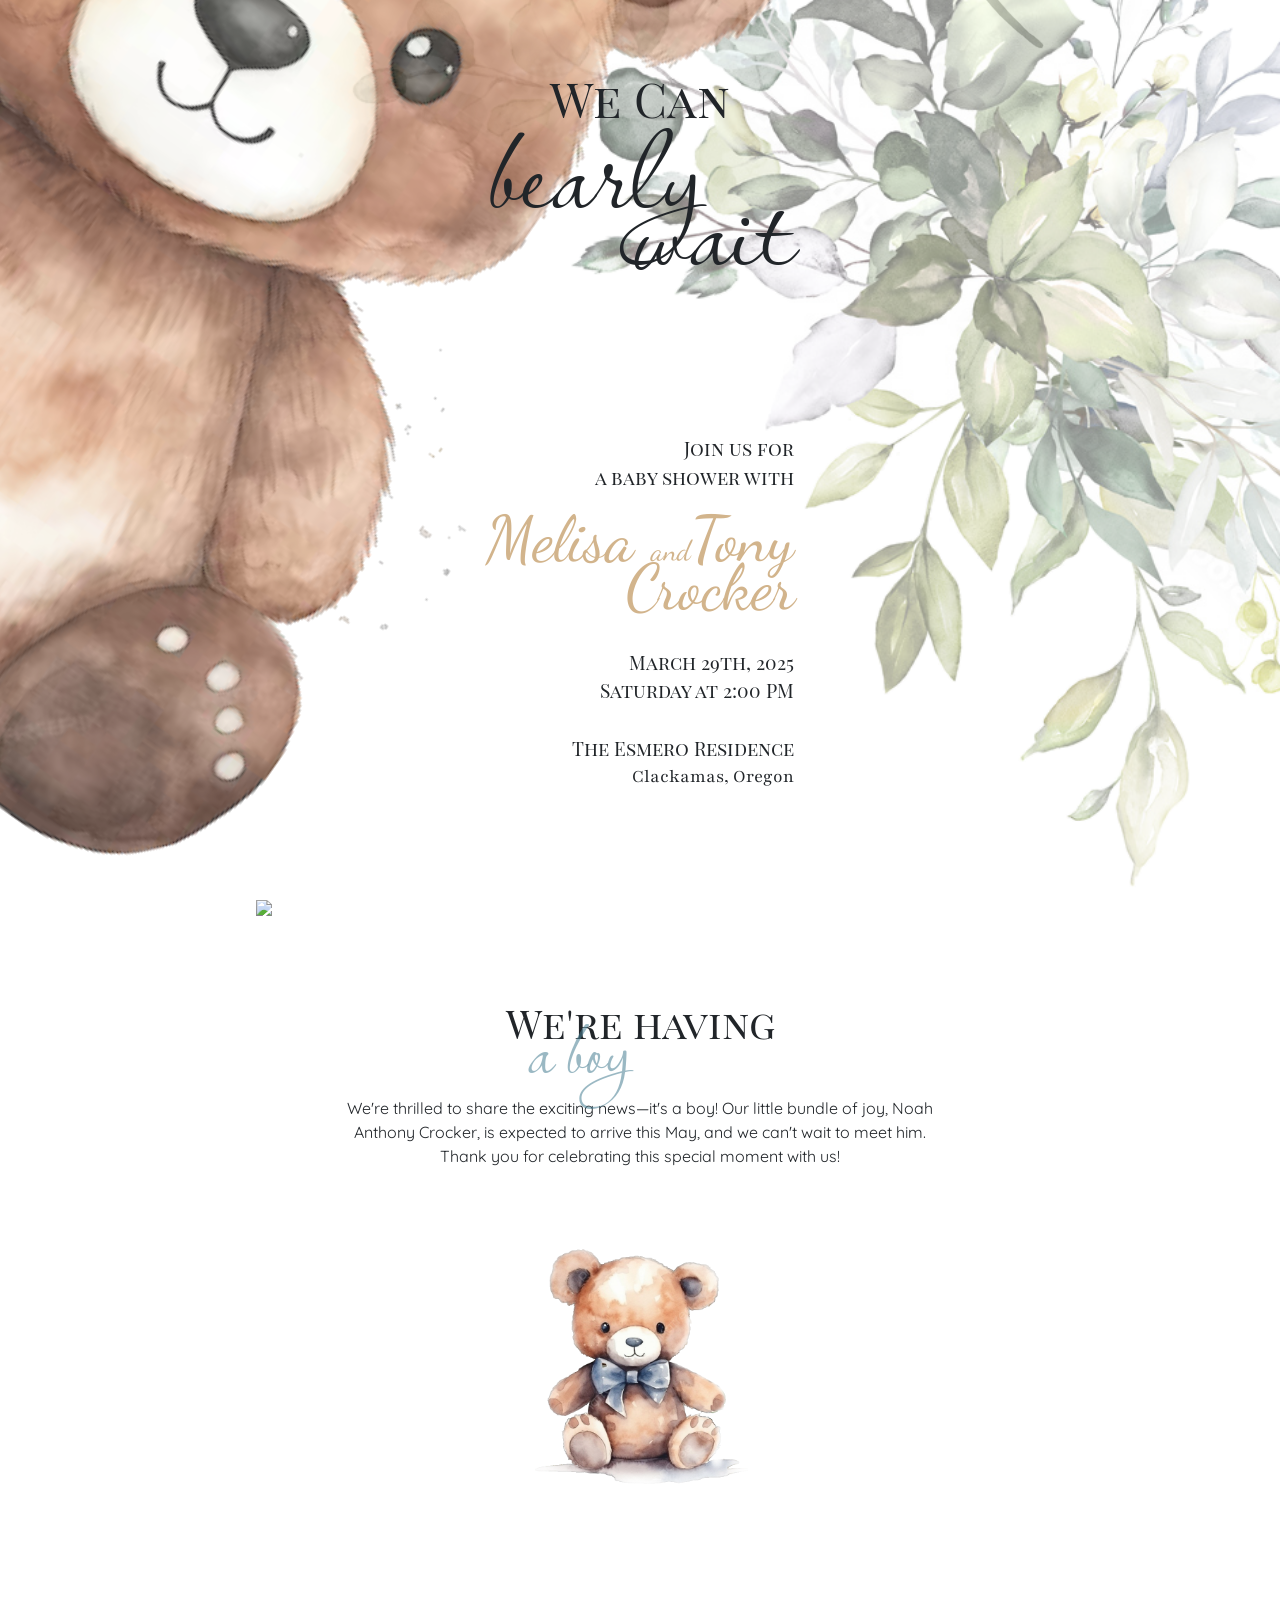
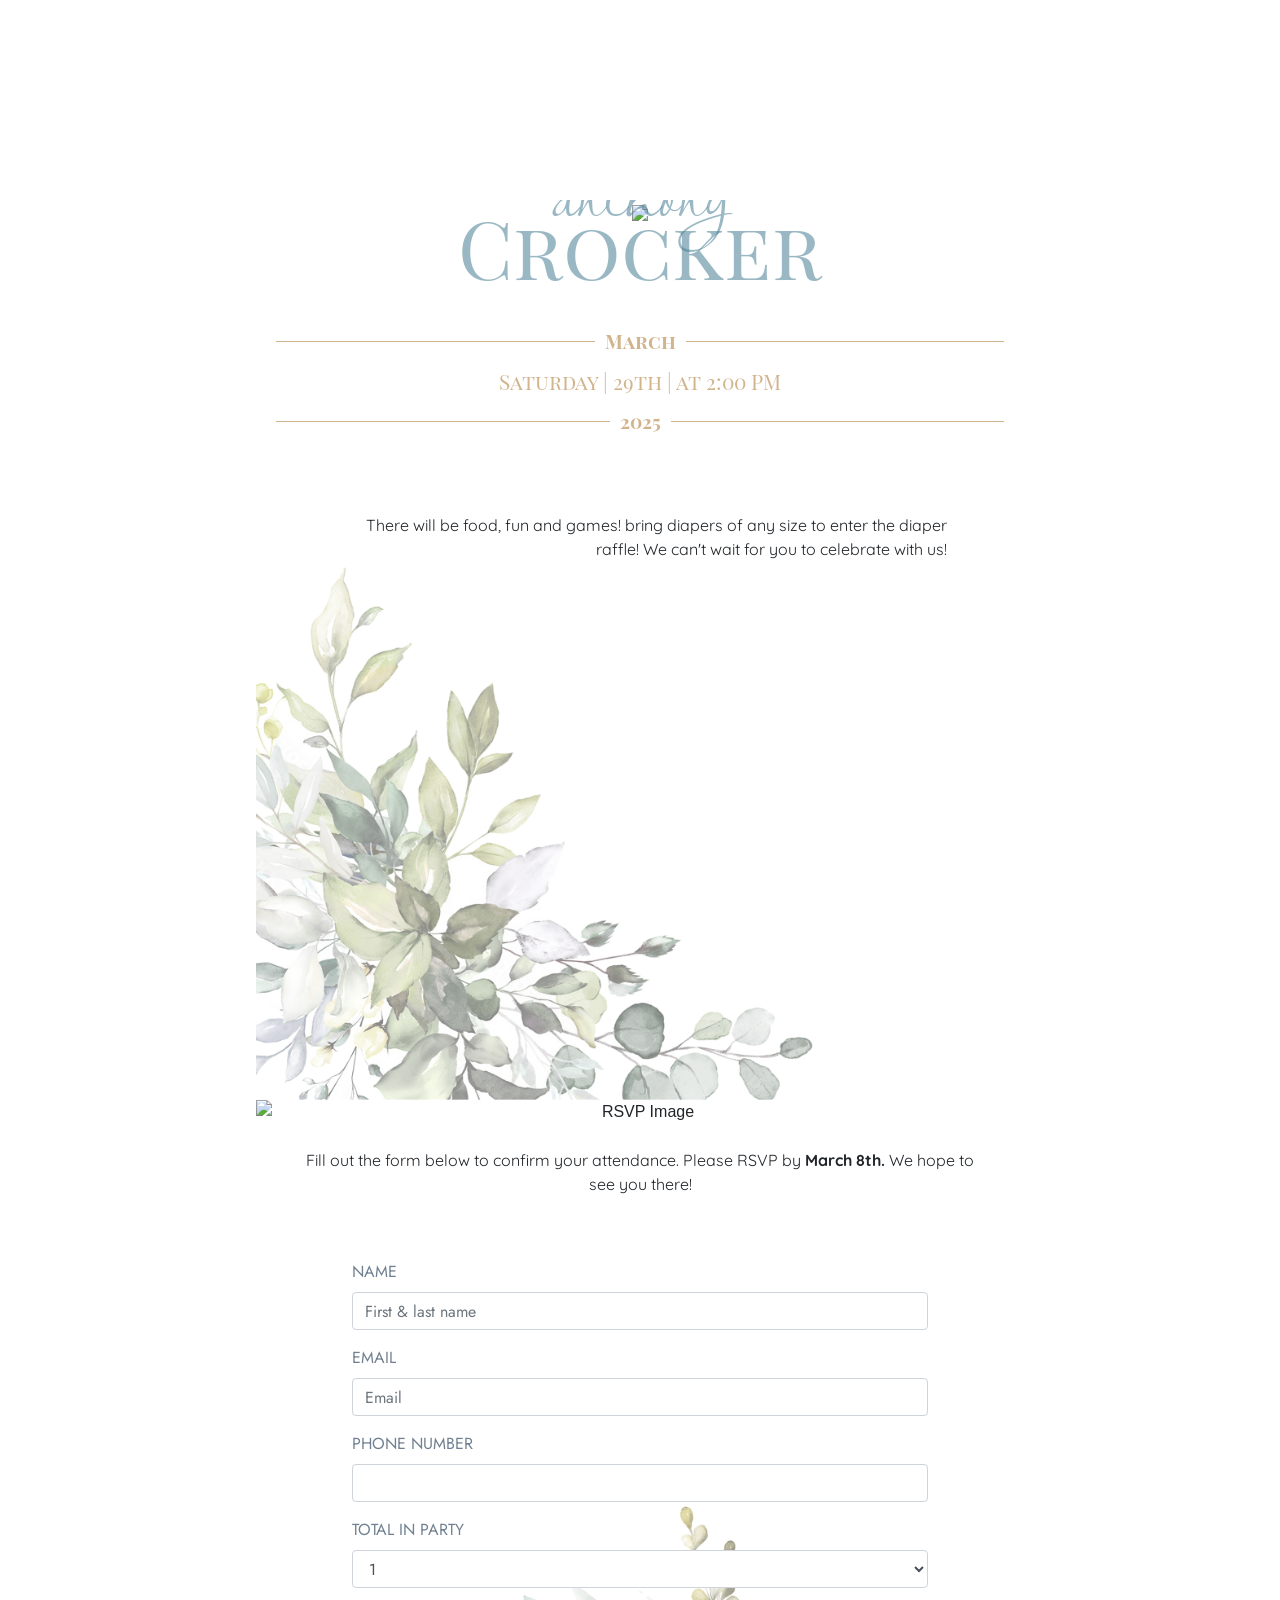
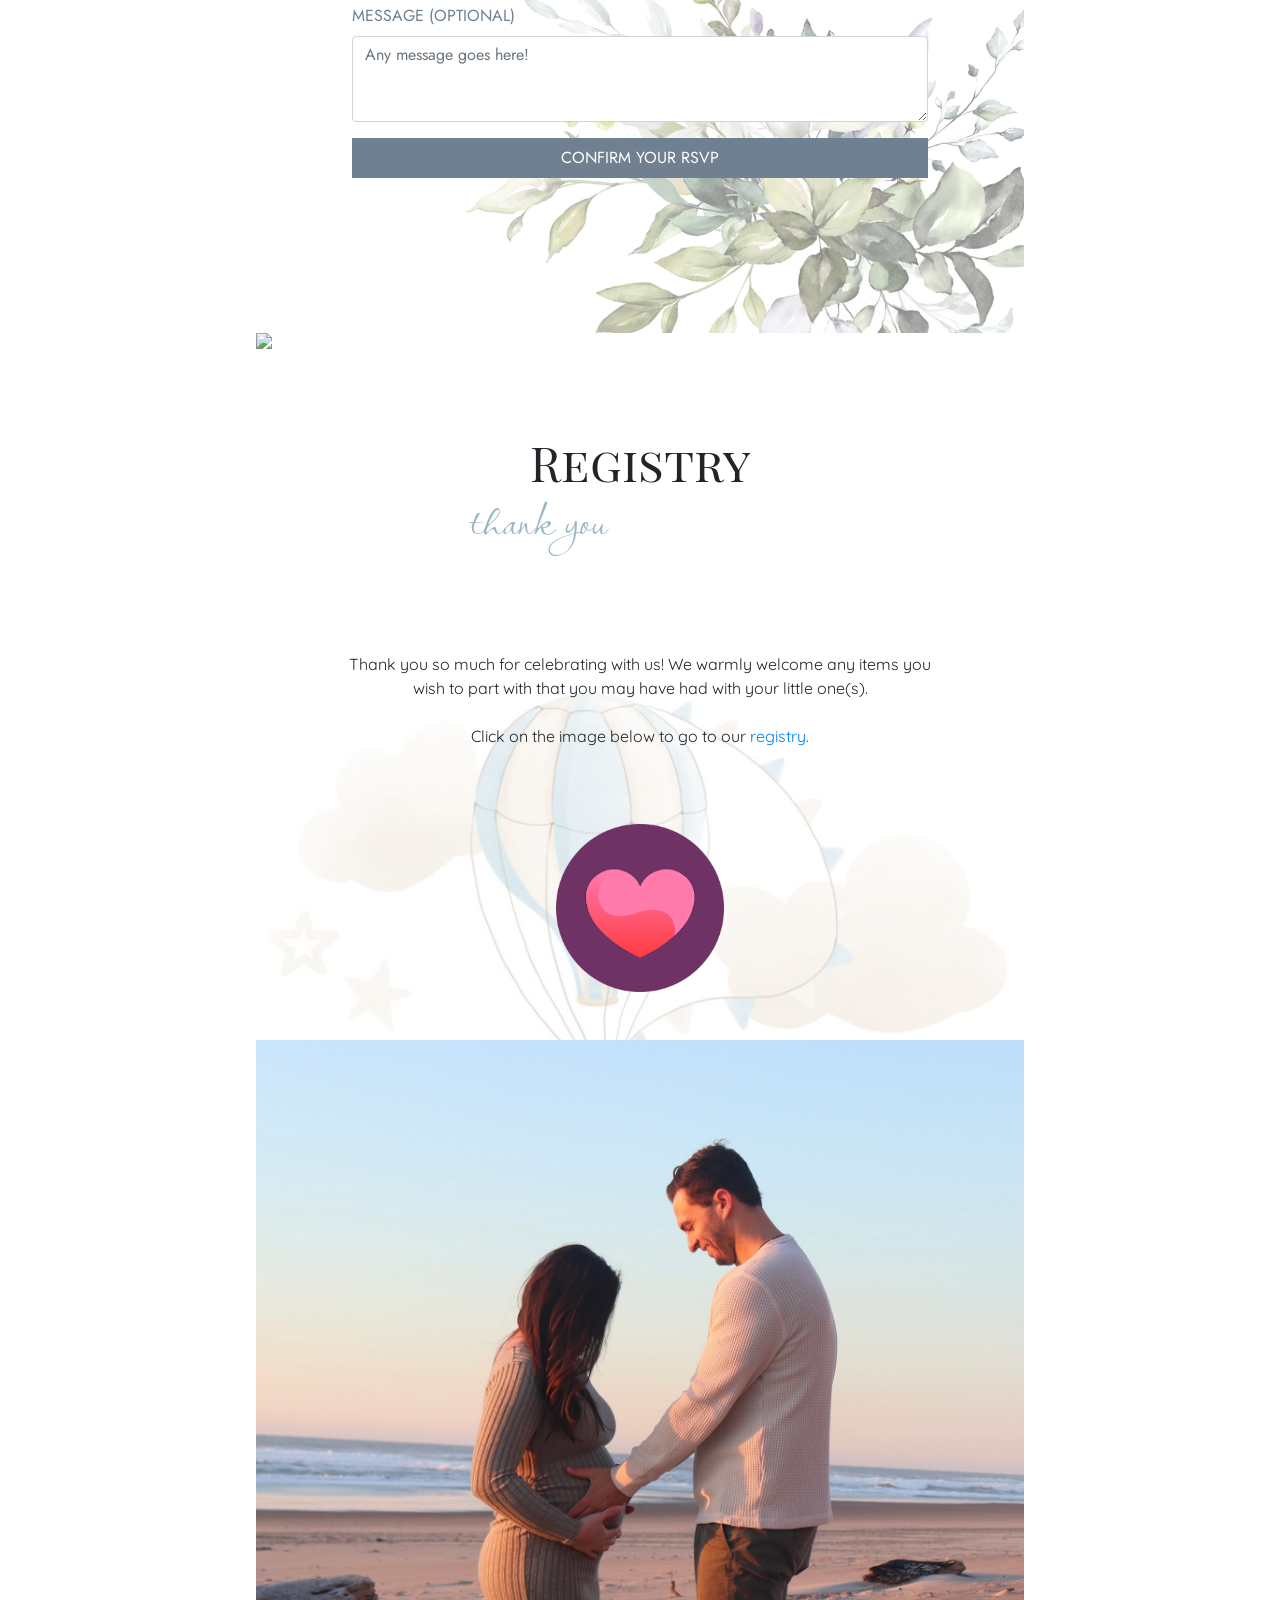
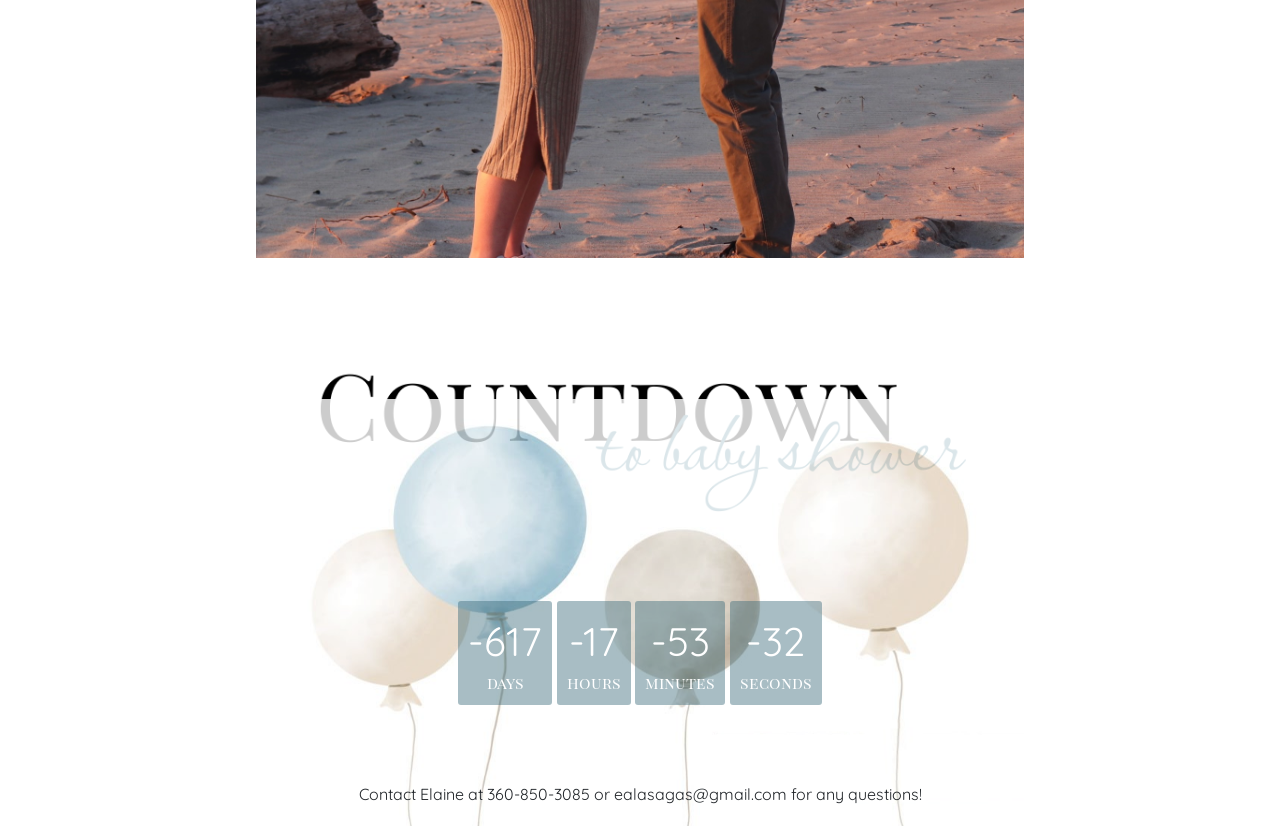
==== index.html @ 0f9af5fa "rsvp by" ====
<!DOCTYPE html>

<html>
    <head>
        <meta charset="utf-8">
        <meta http-equiv="X-UA-Compatible" content="IE=edge">
        <title>Crocker Baby Shower</title>
        <meta name="description" content="">
        <meta name="viewport" content="width=device-width, initial-scale=1, maximum-scale=1, user-scalable=no">
        <link rel="stylesheet" href="https://cdn.jsdelivr.net/npm/bootstrap@4.3.1/dist/css/bootstrap.min.css" integrity="sha384-ggOyR0iXCbMQv3Xipma34MD+dH/1fQ784/j6cY/iJTQUOhcWr7x9JvoRxT2MZw1T" crossorigin="anonymous">
        <link rel="stylesheet" href="./style.css">
        <link rel="preconnect" href="https://fonts.googleapis.com">
        <link rel="preconnect" href="https://fonts.gstatic.com" crossorigin>
        <link href="https://fonts.googleapis.com/css2?family=Dancing+Script:wght@400..700&family=Jost:ital,wght@0,100..900;1,100..900&family=Lavishly+Yours&family=Playfair+Display+SC:ital,wght@0,400;0,700;0,900;1,400;1,700;1,900&family=Playfair:ital,opsz,wght@0,5..1200,300..900;1,5..1200,300..900&family=Quicksand&display=swap" rel="stylesheet">
        <link rel="icon" href="favicon.png" type="image/png">

           <!-- Open Graph Meta Tags -->
           <meta property="og:title" content="You're Invited" />
           <meta property="og:description" content="Join us for our Baby Shower" />
           <meta property="og:image" content="https://crocker-babyshower.github.io/invitation.png" />
           <meta property="og:url" content="https://crocker-babyshower.github.io/" />
           <meta property="og:type" content="website" />
    </head>
    <body>
        <!-- HOME -->
        <div class="home">
            <img class="home_bear_img" src="./bear_main.png">
            <img class="home_drawnheart" src="./drawn_heart.png">
            <img class="home_flowers_top" src="./mimi_flowers_top_corner.png">
            <div class="home_text">
                <div class="playfair_caps home_line1">We Can</div>
                <div class="lavishly home_line2">
                    <div class="home_bear">bearly</div>
                    <div class="home_wait">wait</div>
                </div>
                <div class="home_details">
                    <div class="playfair_caps">Join us for <br/>a baby shower with</div>
                    <div class="dancing home_melissatony">Melisa <span class="home_and">and</span>Tony</div>
                    <div class="dancing home_crocker">Crocker</div>
                    <br/>
                    <div class="playfair_caps">March 29th, 2025
                        <br/>Saturday at 2:00 PM
                    </div>
                    <br/>
                    <div class="playfair_caps">The Esmero Residence</div>
                    <div class="playfair_normal" style="margin-bottom: 10%">Clackamas, Oregon</div>
                </div>
                
            </div>
        </div>
            
        <!-- WE'RE HAVING A BOY -->
        <div class="boy">
            <img class="boy_img" src="./web_boy_img.png">
            <div class="boy_title">
                <div class="playfair_caps boy_we">We&apos;re having</div>
                <div class="lavishly boy_aboy">a boy</div>
            </div>
            <!-- <img class="boy_bcg_img" src="./web_hotairballoon.png"> -->
            <div class="quicksand boy_details">
                We&apos;re thrilled to share the exciting news—it&apos;s a boy! Our little bundle of joy, Noah Anthony Crocker, is expected to arrive this May, and we can&apos;t wait to meet him. Thank you for celebrating this special moment with us!
            </div>
            <img src="./web_babybear.png" width="28%" style="margin-bottom: 10%">
        </div>


        <!-- NOAH -->
        <div class="noah">
            <img class="noah_img" src="./boy_photo.png">
            <div class="noah_anthony lavishly">anthony</div>
            <div class="noah_crocker playfair_caps">Crocker</div>

            <div class="date-container">
                <div class="top-line">
                <span class="line"></span>
                <span class="playfair_caps center-text">March</span>
                <span class="line"></span>
                </div>
                <div class="playfair_caps main-text" style="font-size: 1.3rem">Saturday | <span class="fifteenth"> 29th</span> | at 2:00 PM</div>
                <div class="bottom-line">
                <span class="line"></span>
                <span class="playfair_caps center-text">2025</span>
                <span class="line"></span>
                </div>
            </div>

            <div class="noah_party_description quicksand">
                There will be food, fun and games! bring diapers of any size 
                to enter the diaper raffle! We can&apos;t wait for you to celebrate
                with us!

            </div>
            <img class="noah_flowers_bottom" src="./mimi_flowers_top_corner.png">

        </div>

        <!-- RSVP -->
        <div class="rsvp">
            <img class="boy_img" src="./web_sand1_resize_txt.png" alt="RSVP Image">
            <img class="rsvp_bcg_img" src="./mimi_flowers1.png">
            <div class="text-center mt-4 mb-4 quicksand ml-5 mr-5">Fill out the form below to confirm your attendance. Please RSVP by <strong>March 8th.</strong> We hope to see you there!</div>
            <div class="form jost" style="align-self:center;">
                <form method="POST" action="https://script.google.com/macros/s/AKfycbwiONrNXT5iQMVbp7Q2mdmC8KZjefCQoGYoNpVr0ulNauzwYoVV3FjKuMSADE47zyMm/exec">
                <div class="form-group">
                        <label for="Name">Name</label>
                        <input name="Name" type="text" class="form-control" placeholder="First &amp; last name" required>
                    </div>

                    <div class="form-group">
                        <label for="Email">Email</label>
                        <input name="Email" type="email" class="form-control" placeholder="Email" required>
                    </div>

                    <div class="form-group">
                        <label for="Phone">Phone Number <span id="phone_format"></span></label>
                        <input name="Phone" class="form-control" type="tel" id="phone" name="phone" pattern="[0-9]{3}[0-9]{3}[0-9]{4}">
                    </div>

                    <div class="form-group">
                        <label for="Guests">Total in Party</label>
                        <select name="Guests" class="form-control" id="guests" class="form-control">
                            <option value="1">1</option>
                            <option value="2">2</option>
                            <option value="3">3</option>
                            <option value="4">4</option>
                            <option value="5">5</option>
                            <option value="6">6</option>
                          </select>
                      </div>
                    <div class="form-group">
                        <label for="Message">Message (optional)</label>
                        <textarea name="Message" class="form-control" rows="3" placeholder="Any message goes here!"></textarea>
                    </div>
                    <button type="submit" class="button w-100 p-2">CONFIRM YOUR RSVP</button>
                </form>
            </div>
            <!-- <img class="rsvp_bottom_img" src="./mimi_flowers2.png">  -->
        </div>

        <!-- MODAL ON SUCCESS -->
        <div id="responseModal" class="modal" tabindex="-1" role="dialog">
            <div class="modal-dialog" role="document">
                <div class="modal-content">
                    <div class="modal-header">
                    <h5 class="modal-title playfair_caps" id="modalTitle">Thank you for attending</h5>
                    <button type="button" class="close" data-dismiss="modal" aria-label="Close">
                        <span aria-hidden="true">&times;</span>
                    </button>
                    </div>
                    <div class="modal-body quicksand">
                    <p id="modalMessage">Your RSVP has been successfully submitted and we look forward to seeing you on January 4th 2025!</p>
                    </div>
                    <div class="modal-footer">
                    <button type="button" class="button w-100 p-2" data-dismiss="modal">OK</button>
                    </div>
                </div>
            </div>
        </div>

        <!-- REGISTRY -->
        <div class="registry">
            <img class="boy_img" src="./web_ultrasound.png">
            <img class="registry_bcg_img" src="./web_hotairballoon.png">
            <div class="registry_title playfair_caps">Registry</div>
            <div class="lavishly thankyou">thank you</div>
            <div class="registry_text">
            <div class="quicksand registry_description">Thank you so much for
                 celebrating with us! We warmly welcome any items you wish to 
                 part with that you may have had with your little one(s). 
                 <br/>
                 <br/>Click on the image below to go to our 
                 <a href="https://my.babylist.com/melisa-gruber" target="_blank">
                    registry.
                </a> 
            </div>
            <a href="https://my.babylist.com/melisa-gruber" target="_blank">
                <img class="babylist_img" src="babylist_img.png">
            </a>
            </div>
        </div>

        <!-- COUNTDOWN -->
        <div class="countdown">
            <div id="countdown">
                <img class="countdown_boy_img" src="./preggo_shoot5.JPG">
                <img class="countdown_title" src="./countdown_text.png">
                <div class="d-flex justify-content-center align-items-center clock_all">
                    <div id="clockdiv">
                        <div>
                            <span class="days" id="day"></span>
                            <div class="smalltext">days</div>
                        </div>
                        <div>
            
                            <span class="hours" id="hour"></span>
                            <div class="smalltext">hours</div>
                        </div>
                        <div>
                            <span class="minutes" id="minute"></span>
                            <div class="smalltext">minutes</div>
                        </div>
                        <div>
                            <span class="seconds" id="second"></span>
                            <div class="smalltext">seconds</div>
                        </div>
                    </div>
                </div>
                <img class="countdown_bcg" src="./web_balloons.png">
                <div class="countdown_description">Contact Elaine at 360-850-3085 or ealasagas@gmail.com for any questions!</div>
                <!-- <img class="bottom" src="./palm_corner_countdown.png"> -->
            </div>
        </div>
        <!-- <div class="mimi">
            <img class="mimi_photo" src="./preggo_shoot10.JPG">
        </div> -->

        <!-- Optional JavaScript -->
        <!-- jQuery first, then Popper.js, then Bootstrap JS -->
        <script src="https://code.jquery.com/jquery-3.3.1.slim.min.js" integrity="sha384-q8i/X+965DzO0rT7abK41JStQIAqVgRVzpbzo5smXKp4YfRvH+8abtTE1Pi6jizo" crossorigin="anonymous"></script>
        <script src="https://cdn.jsdelivr.net/npm/popper.js@1.14.7/dist/umd/popper.min.js" integrity="sha384-UO2eT0CpHqdSJQ6hJty5KVphtPhzWj9WO1clHTMGa3JDZwrnQq4sF86dIHNDz0W1" crossorigin="anonymous"></script>
        <script src="https://cdn.jsdelivr.net/npm/bootstrap@4.3.1/dist/js/bootstrap.min.js" integrity="sha384-JjSmVgyd0p3pXB1rRibZUAYoIIy6OrQ6VrjIEaFf/nJGzIxFDsf4x0xIM+B07jRM" crossorigin="anonymous"></script>
        
          <!-- MODAL SCRIPT ON SUCCESS -->
          <script>
            document.querySelector('form').addEventListener('submit', async function (event) {
                event.preventDefault(); // Prevent default form submission
            
                const submitButton = event.target.querySelector('button[type="submit"]'); 
                const modalTitle = document.getElementById('modalTitle');
                const modalMessage = document.getElementById('modalMessage');
            
                // Disable the submit button and show a loading message
                    submitButton.disabled = true;
                    modalTitle.textContent = "Submitting...";
                    modalMessage.textContent = "Please wait while we process your RSVP.";
                    $('#responseModal').modal('show');
            
                    try {
                    // Example: Replace with your actual Google Sheets submission URL
                    const formData = new FormData(event.target); 
                    const response = await fetch('https://script.google.com/macros/s/AKfycbwiONrNXT5iQMVbp7Q2mdmC8KZjefCQoGYoNpVr0ulNauzwYoVV3FjKuMSADE47zyMm/exec', {
                        method: 'POST',
                        body: formData,
                    });
            
                    if (response.ok) { // Check if the response status is 200-299
                        modalTitle.textContent = "Success";
                        modalMessage.textContent = "Your RSVP has been successfully submitted!";
                    } else {
                        modalTitle.textContent = "Error";
                        modalMessage.textContent = "There was an error submitting your RSVP. Please try again.";
                    }
                } catch (error) {
                    modalTitle.textContent = "Error";
                    modalMessage.textContent = "Network error occurred. Please check your connection.";
                } finally {
                    // Re-enable the submit button after the response
                    submitButton.disabled = false;
                }
            
                // Display the modal
                $('#responseModal').modal('show');
            });
        </script>
        <script>
            let slideIndex = 0;
            showSlides();

            function showSlides() {
            let i;
            let slides = document.getElementsByClassName("mySlides");
            let dots = document.getElementsByClassName("dot");

            // Hide all slides
            for (i = 0; i < slides.length; i++) {
                slides[i].style.display = "none";
            }

            // Increment slide index
            slideIndex++;

            // Reset to first slide if index exceeds total slides
            if (slideIndex > slides.length) {
                slideIndex = 1;
            }

            // Display the current slide
            slides[slideIndex - 1].style.display = "block";

            // Set timer to call this function again
            setTimeout(showSlides, 5000); // Change slide every 5 seconds
            }
        </script>
        <!-- LOGIC FOR COUNTDOWN TIMER -->
        <script>
            // Getting formated date from date string
                let deadline = new Date("mar 29, 2025 14:00:00").getTime();

                // Calling defined function at certain interval
                let x = setInterval(function () {
                // Getting current date and time in required format
                let now = new Date().getTime();

                // Calculating difference
                let t = deadline - now;

                // Getting values of days,hours,minutes, seconds
                let days = Math.floor(t / (1000 * 60 * 60 * 24));
                let hours = Math.floor((t % (1000 * 60 * 60 * 24)) / (1000 * 60 * 60));
                let minutes = Math.floor((t % (1000 * 60 * 60)) / (1000 * 60));
                let seconds = Math.floor((t % (1000 * 60)) / 1000);

                // Show the output time
                document.getElementById("day").innerHTML = days;
                document.getElementById("hour").innerHTML = hours;
                document.getElementById("minute").innerHTML = minutes;
                document.getElementById("second").innerHTML = seconds;

                // Show overtime output
                if (t < 0) {
                    clearInterval(x);
                    document.getElementById("demo").innerHTML = "TIME UP";
                    document.getElementById("day").innerHTML = "0";
                    document.getElementById("hour").innerHTML = "0";
                    document.getElementById("minute").innerHTML = "0";
                    document.getElementById("second").innerHTML = "0";
                }
                }, 1000);
        </script>
    </body>
</html>
---- style.css ----
* {box-sizing:border-box}

body {
    margin: 0;
    max-width: 768px; 
    overflow-x: hidden  !important;
    margin: 0 auto; /* Center the content */

}

/******* FONTS ******/
.playfair_caps {
    font-family: "Playfair Display SC", serif;
    font-weight: 400;
    font-style: normal;
  }

.playfair_normal {
    font-family: "Playfair", serif;
    font-optical-sizing: auto;
    font-style: normal;
    font-weight: 400;
  }
  
.quicksand {
    font-family: "Quicksand", serif;
    font-optical-sizing: auto;
    font-weight: 400;
    font-style: normal;
  }

.lavishly {
    font-family: "Lavishly Yours", serif;
    font-weight: 400;
    font-style: normal;
  }

.dancing {
    font-family: "Dancing Script", serif;
    font-optical-sizing: auto;
    font-weight: 400;
    font-style: normal;
  }

.jost {
    font-family: "Jost", serif;
    font-optical-sizing: auto;
    font-weight: 400;
    font-style: normal;
  }
  

/******* HOME ******/
.home {
    width: 100%;
    min-height: 100vh;
    display: flex;
    align-items: center;
    justify-content: center;
    overflow: hidden;
}

.home_bear_img {
    width: 103%;
    position: absolute;
    transform: translate(-42%, 3%);
    rotate: 35deg;
    overflow: hidden;
    z-index: 1;
    opacity: 0.8;
}

.home_drawnheart {
    width: 27%;
    position: absolute;
    transform: translate(33%, -182%);
    z-index: -1;
    rotate: 22deg;
    overflow: hidden;
    color: #99a6ab;
    opacity: 0.4;
}

.home_flowers_top {
    position: absolute;
    z-index: -1;
    width: 100%;
    top: 0;
    opacity: 0.5;
}

.home_flowers_bottom {
    position: absolute;
    z-index: -1;
    overflow-x: hidden;
    width: 100%;
    transform: scaleY(-1) translate(0%, -192%);
    /* bottom: 0; */
    opacity: 0.5;
}

.home_and {
    font-size: 1.8rem;
}

.home_text {
    position: relative;
    align-self: start;
    z-index: 10;
}

.home_line1 {
    font-size: 3rem;
    margin-top: 20%;
    text-align: center;
}

.home_line2 {
    font-size: 8rem;
    transform: translate(0%, -16%);
    margin-bottom: -27%;
}

/* .bear {
    transform: translate(0%, 10%);
} */

.home_wait {
    transform: translate(0%, -70%);
    text-align: right;
}

.home_details {
    text-align: right;
    font-size: 1.2rem;
}

.home_melissatony {
    font-size: 4rem;
    margin-bottom: 10%;
    color: tan;
}

.home_crocker {
    font-size: 4rem;
    transform: translate(83%, -82%);
    position: absolute;
    color: tan;
}

/******* SLIDESHOW ******/
/* Slideshow container */
.slideshow_container {
    /* max-width: 1000px; */
    position: relative;
    margin: auto;
    overflow: hidden;
  }
  
.slideshow_container::after {
    content: '';
    position: absolute;
    bottom: -15px;
    left: 0;
    width: 100%;
    height: 60%; /* Adjust the height of the gradient */
    background: linear-gradient(to top, white, transparent);
    pointer-events: none; /* Ensures it doesn't block clicks or interactions */
}

/* Hide the images by default */
.mySlides {
    display: none;
    width: 100%;
    height: 100vh; 
    position: relative;
    margin: 0;
    overflow: hidden; /* Ensures no overflow from the image */
  }


/* Overlay for text */
.overlay {
    position: absolute;
    bottom: 0%; /* Center vertically */
    left: 50%; /* Center horizontally */
    transform: translate(-50%, -40%); /* Align exactly in the center */
    text-shadow: 1px 1px 2px rgba(0, 0, 0, 0.199); 
    text-align: center;
    z-index: 2;
  }

.newline {
    display: block; /* Forces a line break */
    margin-top: 10px; /* Optional: Add additional space above the new line */
}


/* Fading animation */
.fade {
    animation-name: fade;
    animation-duration: 5s; /* Adjust the duration as needed */
    animation-timing-function: ease-in-out; /* Smooth transition */
    animation-iteration-count: infinite; /* Loop the animation */
  }
  
  /* Keyframes for fade in and out */
  @keyframes fade {
    0% { opacity: 0; }   /* Completely invisible */
    25% { opacity: 1; }  /* Fully visible */
    75% { opacity: 1; }  /* Remains fully visible */
    100% { opacity: 0; } /* Fades out completely */
  }

.img_carousel {
    width: 100%;
    height: 100%;
    object-fit: contain; /* Ensures the image covers the container */
  }

/******* BOY ******/
.boy {
    width: 100%;
    min-height: 100vh; 
    text-align: center;
    overflow-x: hidden;
    /* background-color: #d3c7b99c; */
}

/* .boy_img {
    width: 100%;
} */

.boy_img {
    width: 100%;
    height: 100%;
    object-fit: contain; 
    display: block; /* Ensures no extra space around the image */
    height: auto; /* Maintain aspect ratio */
}

.boy_img1 {
    width: 160%;
    height: 100%;
    object-fit: contain; 
    display: block; /* Ensures no extra space around the image */
    height: auto; /* Maintain aspect ratio */
}

.boy_title {
    margin-top: 10%;
}

.boy_we {
    font-size: 2.5rem;
}

.boy_aboy {
    font-size: 5rem;
    transform: translate(-8%, -54%);
    color: #4a80948e;
}

.boy_details {
    margin: -10% 10% 10% 10%;
}

.boy_bcg_img {
    position: absolute;
    width: 78%;
    z-index: -1;
    opacity: 0.5;
    left: 0;
    /* transform: translate(10%, 36%); */
    rotate: -19deg;
}

/******* NOAH ******/
.noah {
    width: 100%;
    min-height: 100vh; 
    text-align: center;
    overflow-x: hidden;
    position: relative;
    /* background-color: #d3c7b99c; */
}

.noah_img {
    width: 100%;
}

.noah_anthony {
    color: #4a80948e;
    font-size: 5rem;
    margin-top: -93px;
}

.noah_crocker {
    font-size: 5rem;
    margin-top: -64px;
    color: #4a80948e;
}

.noah_party_description {
    text-align: right;
    margin: 10%;
}
.noah_flowers_bottom {
    position: absolute;
    z-index: -1;
    width: 100%;
    bottom: 0;
    left: 0;
    opacity: 0.5;
    transform: scaleX(-1) scaleY(-1);
}

.date-container {
    text-align: center;
    font-family: 'Arial', sans-serif;
    margin: 20px;
  }
  
  .top-line,
  .bottom-line {
    display: flex;
    align-items: center;
    justify-content: center;
    margin: 10px 0;
  }
  
  .line {
    flex: 1;
    height: 1px;
    background-color: tan;
  }
  
  .center-text {
    margin: 0 10px; /* Space around the centered text */
    font-size: 1.2rem; /* Adjust size as needed */
    font-weight: bold;
    color: tan;
}
  
  .main-text {
    font-size: 1.5rem;
    margin: 10px 0;
    color: tan;
  }

/******* RSVP ******/
.rsvp {
    width: 100%;
    /* height: 100vh;  */
    position: relative;
    text-align: center;
    display: flex; /* Enable Flexbox */
    justify-content: center; /* Horizontally center the content */
    align-items: center; /* Vertically center the content */
    flex-direction: column;
    overflow: hidden;
}

.rsvp_bcg_img {
    position: absolute;
    width: 100%;
    z-index: -1;
    opacity: 0.5;
    top: 51%;
    right: -19%;
    rotate: 81deg;
}

.rsvp_bottom_img {
    position: absolute;
    z-index: 0;
    overflow-x: hidden;
    width: 100%;
    transform: scaleY(-1);
    bottom: 0;
    opacity: 0.5;
    z-index: -1;
}
  
  .rsvp_title {
      font-size: 4rem; 
      color: black;
      opacity: 0.7;
      text-shadow: 2px 2px 4px rgba(0, 0, 0, 0.212);
      position: relative;
  }
  
  
  /***** RSVP FORM PORTRAIT ****/
  #RSVP_form {
      /* height: 130vh;  */
      width: 100%; 
      text-align: left;
      display: flex; 
      flex-direction: column; 
      align-items: left;
      padding-bottom: 20px; 
      box-sizing: border-box; 
      position: relative; 
      opacity: 0;
      transform: translateY(20px);
      transition: opacity 2s ease-out, transform 2s ease-out; /* Ensures smooth fade */
  }
  
  .form {
    text-transform: uppercase;
      width: 75%;
      text-align: left;
      color: slategray;
      margin: 40px;
  }
  
  .button {
      background-color: slategray;
      color: white;
      border: none;
      margin-bottom: 20%;
  }
  
  .button:hover {
      background-color: rgb(4, 133, 4);
  }
  
  
  /****** SUCCESS SCREEN MODAL ON FORM SUBMIT *****/
  #modalTitle {
      font-size: 2rem; 
      text-transform: uppercase;
  }
  #modalMessage {
      text-align: center;
  }


  /****** REGISTRY *****/
.registry {
    width: 100%;
    /* height: 100vh;  */
    position: relative;
    overflow: hidden;
}

.registry_title {
    margin-top:10%;
    font-size: 3rem;
    text-align: center;
    margin-bottom: 10%;
}

.thankyou {
    position: absolute;
    font-size: 3rem;
    transform: translate(156%, -126%);
    color: #4a80948e;
}

.registry_text {
    position: relative;
    text-align: center;
    display: flex; /* Enable Flexbox */
    justify-content: center; /* Horizontally center the content */
    align-items: center; /* Vertically center the content */
    flex-direction: column;
}

.registry_description {
    margin: 10%;
}

.babylist_img {
    width: 70%;
    margin-bottom: 20%;
}

.registry_bcg_img {
    position: absolute;
    width: 100%;
    z-index: -1;
    top: 50%;
    opacity: 0.4;
}

/******* COUNTDOWN ******/
#countdown {
    /* min-height: 100vh;  */
    width: 100%; 
    text-align: center;
    display: flex; 
    flex-direction: column; 
    align-items: center;
    padding-bottom: 20px; 
    /* box-sizing: border-box;  */
    position: relative; 
    overflow: hidden;

    /* transform: translateY(20px); */
}


.countdown_boy_img {
    display: block; /* Ensures no extra space around the image */
    width: 160%;
    height: auto; /* Maintain aspect ratio */
}

.countdown_bcg {
    position: absolute;
    z-index: 1;
    width: 100%;
    bottom: -7%;
    opacity: 0.8;
}

.clock_all {
  position: relative;
  z-index: 10;
}

/* .countdown_cursive {
    font-size: 3rem;
    color: #4a80948e;
    position: absolute;
    font-weight: lighter;

    text-align: center;
    z-index: 10;
    transform: translate(31%, 660%);
} */

.countdown_thankyou {
    position: absolute;
    font-size: 3rem;
    transform: translate(10%, 10%);
    color: #4a80948e;
}

.countdown_description {
  margin-left: 10%;
  margin-right: 10%;
  position: relative;
  z-index: 10;
  font-family: "Quicksand", serif;
  font-weight: 400;
  font-style: normal;
  padding-top: 10%;
}

#clockdiv>div {
    padding: 10px;
    border-radius: 3px;
    display: inline-block;
    background-color: #3766776e;
}

#clockdiv div>span {
    font-size: 2.5rem;
    font-family: "Quicksand", serif;
    font-optical-sizing: auto;
    font-weight: 400;
    font-style: normal;
    color:white;
    font-display: swap;
}

/* Style for visible text */
.smalltext {
    font-family: "Playfair Display SC", serif;
    font-weight: 300;
    font-style: normal;
    font-display: swap; 
    color: white;
}

.countdown_title {
    width: 90%;
    margin-bottom: 10%;
    margin-top: 10%;
}

.countdown_img {
  margin-top: 100px;
  width: 250px;
}

.bottom {
  position: absolute;
  bottom: 0;
}

/******* PHOTO OF MIMI ******/
.mimi_photo {
    width: 160%;
    object-fit: cover;
    transform:translate(-20%, 0%);

}

  /********* MOBILE VIEW **********/
  /* Prevent any width change for large screens (desktop mode) */
@media screen and (min-width: 1024px) {
  body {
      width: 100%;
      max-width: 768px; /* Keep it the same max-width as mobile */
  }
}

@media screen and (orientation: landscape) {
  body {
    width: 100%;
    max-width: 768px; /* Lock the width even in landscape mode */
    overflow-x: hidden; /* Prevent horizontal scrolling */
}
}
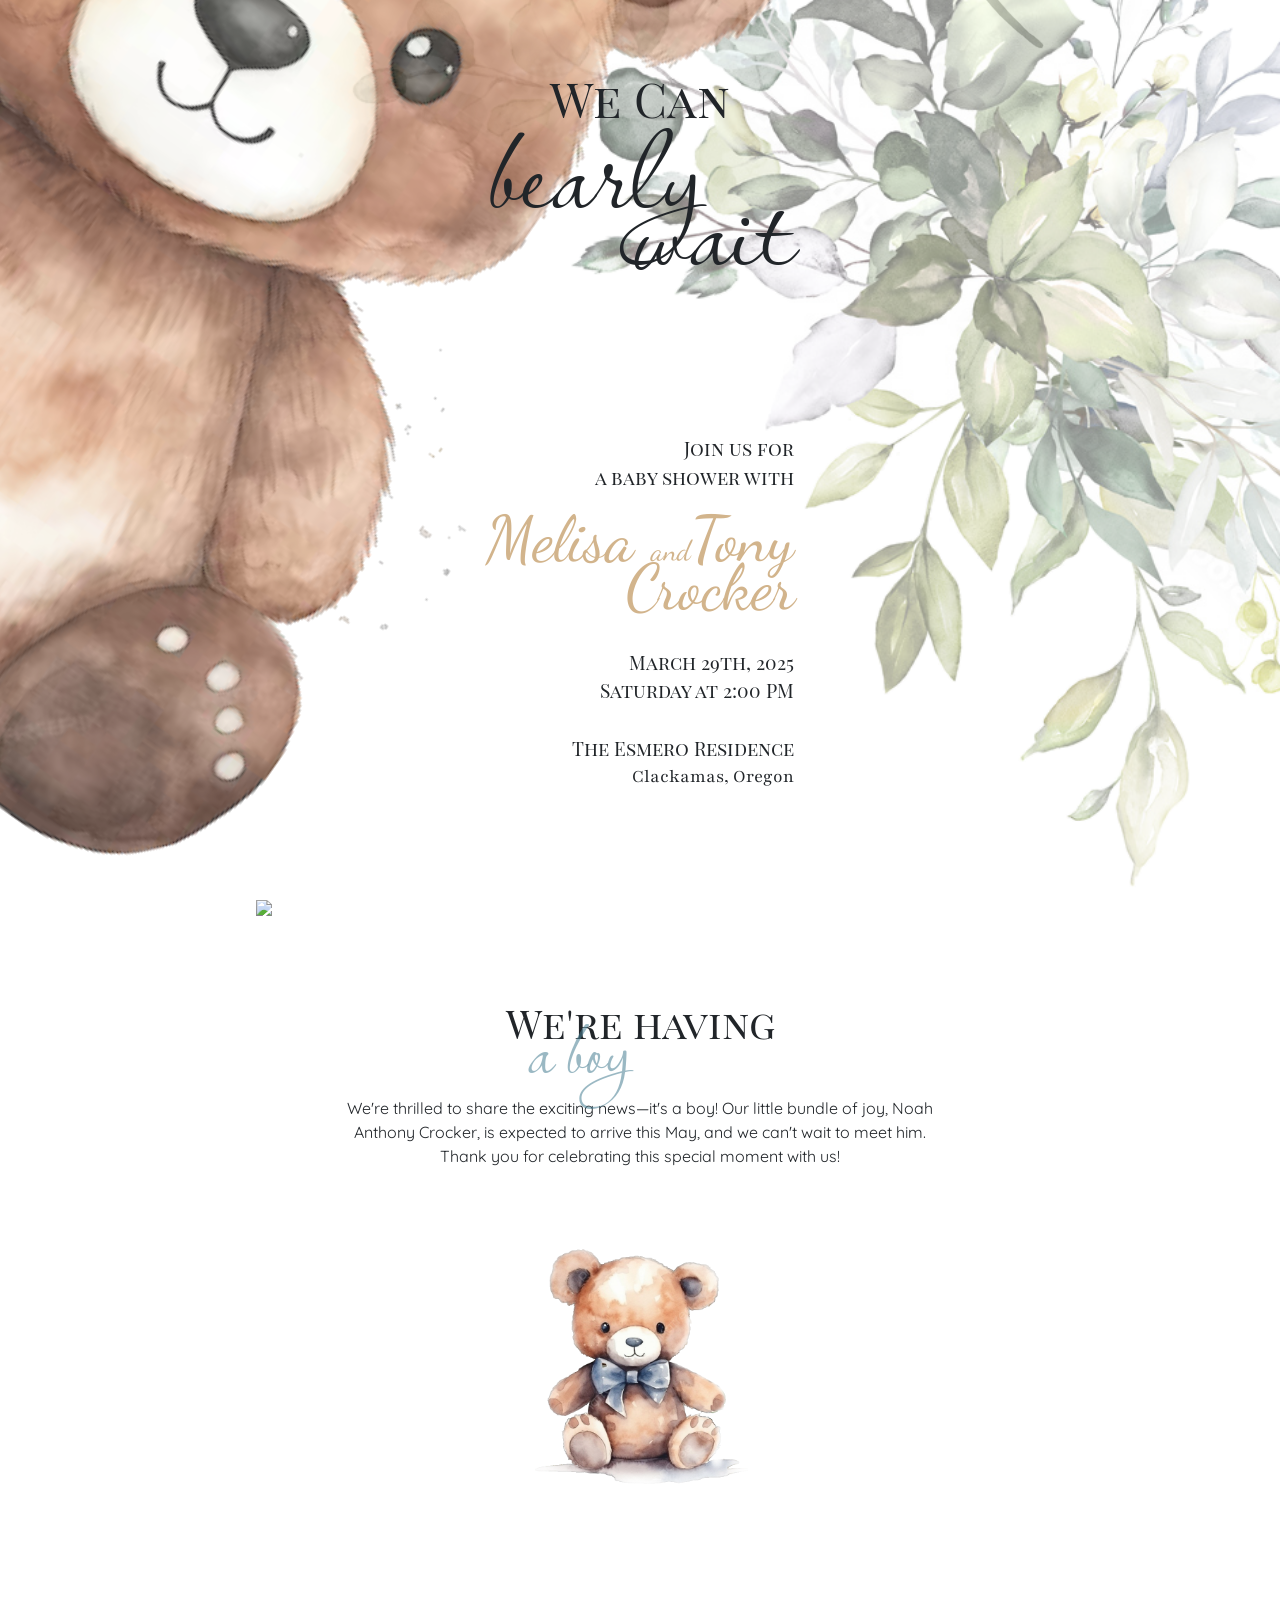
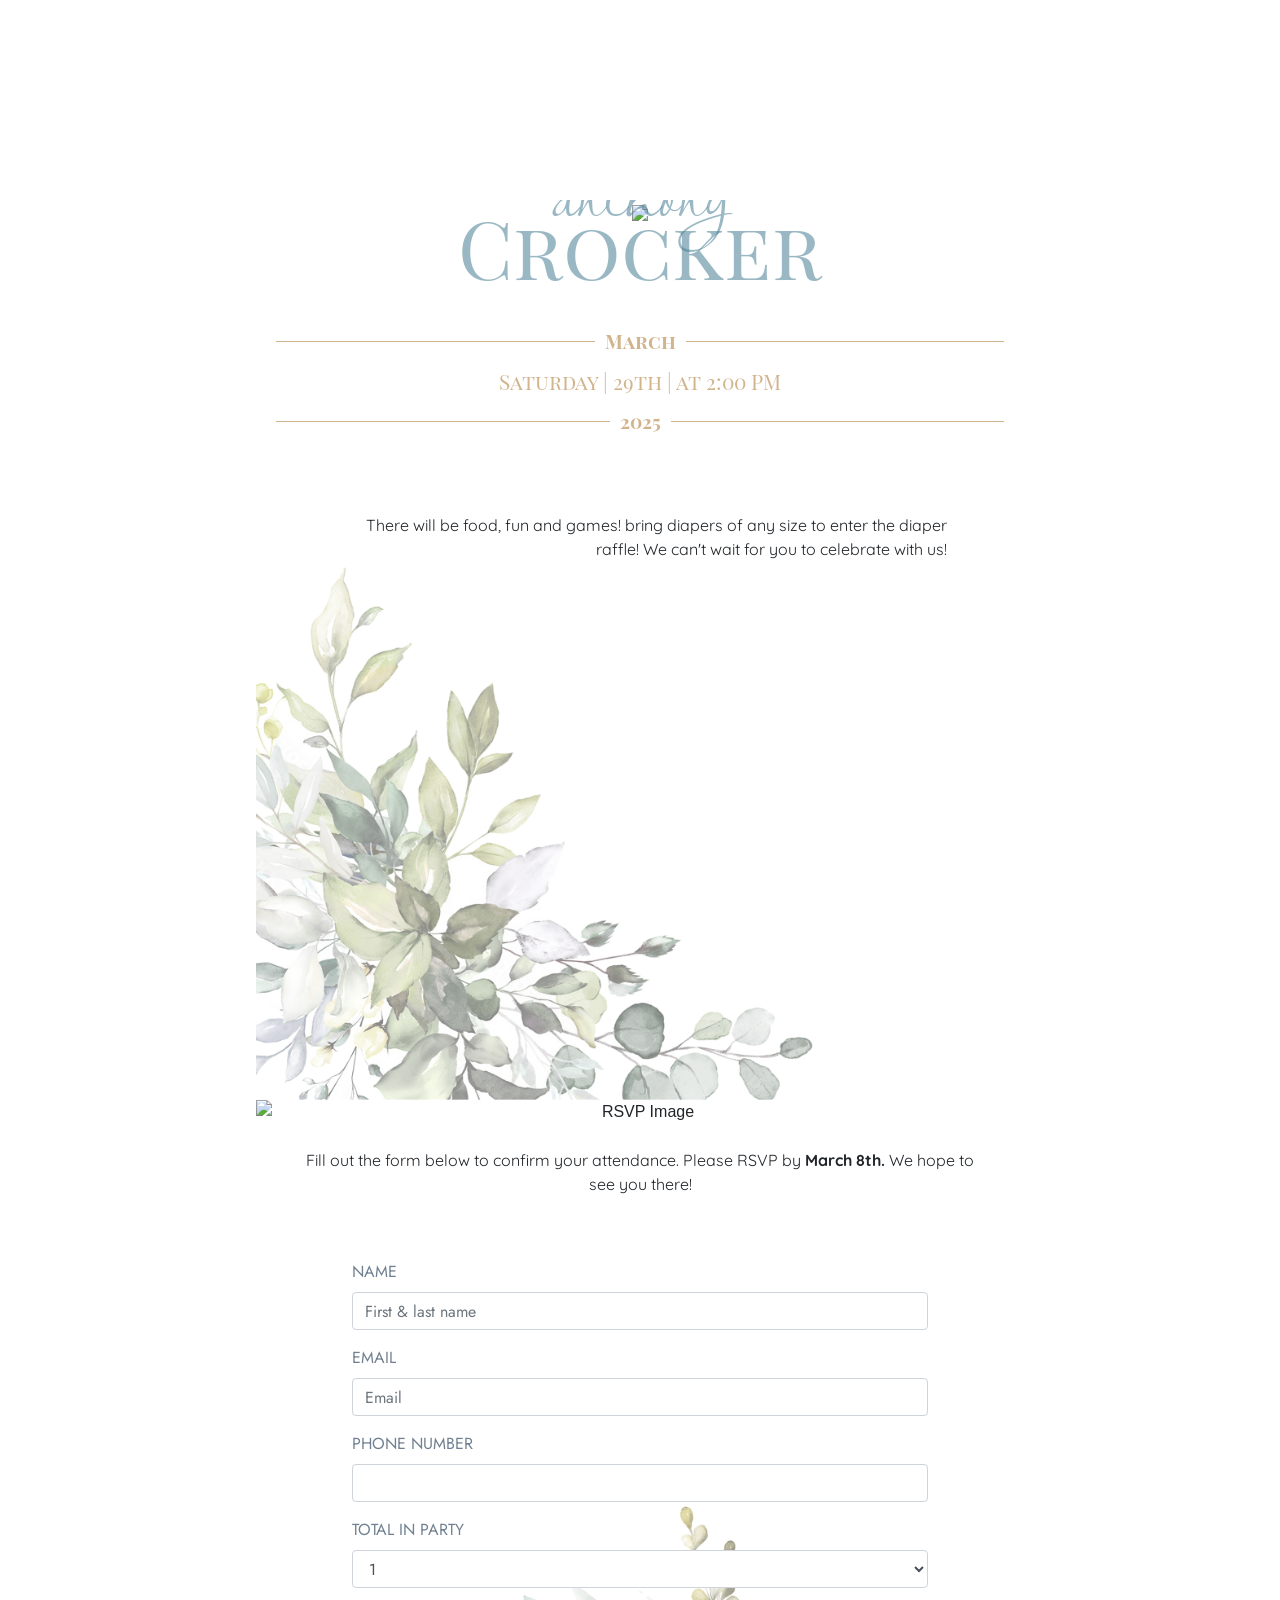
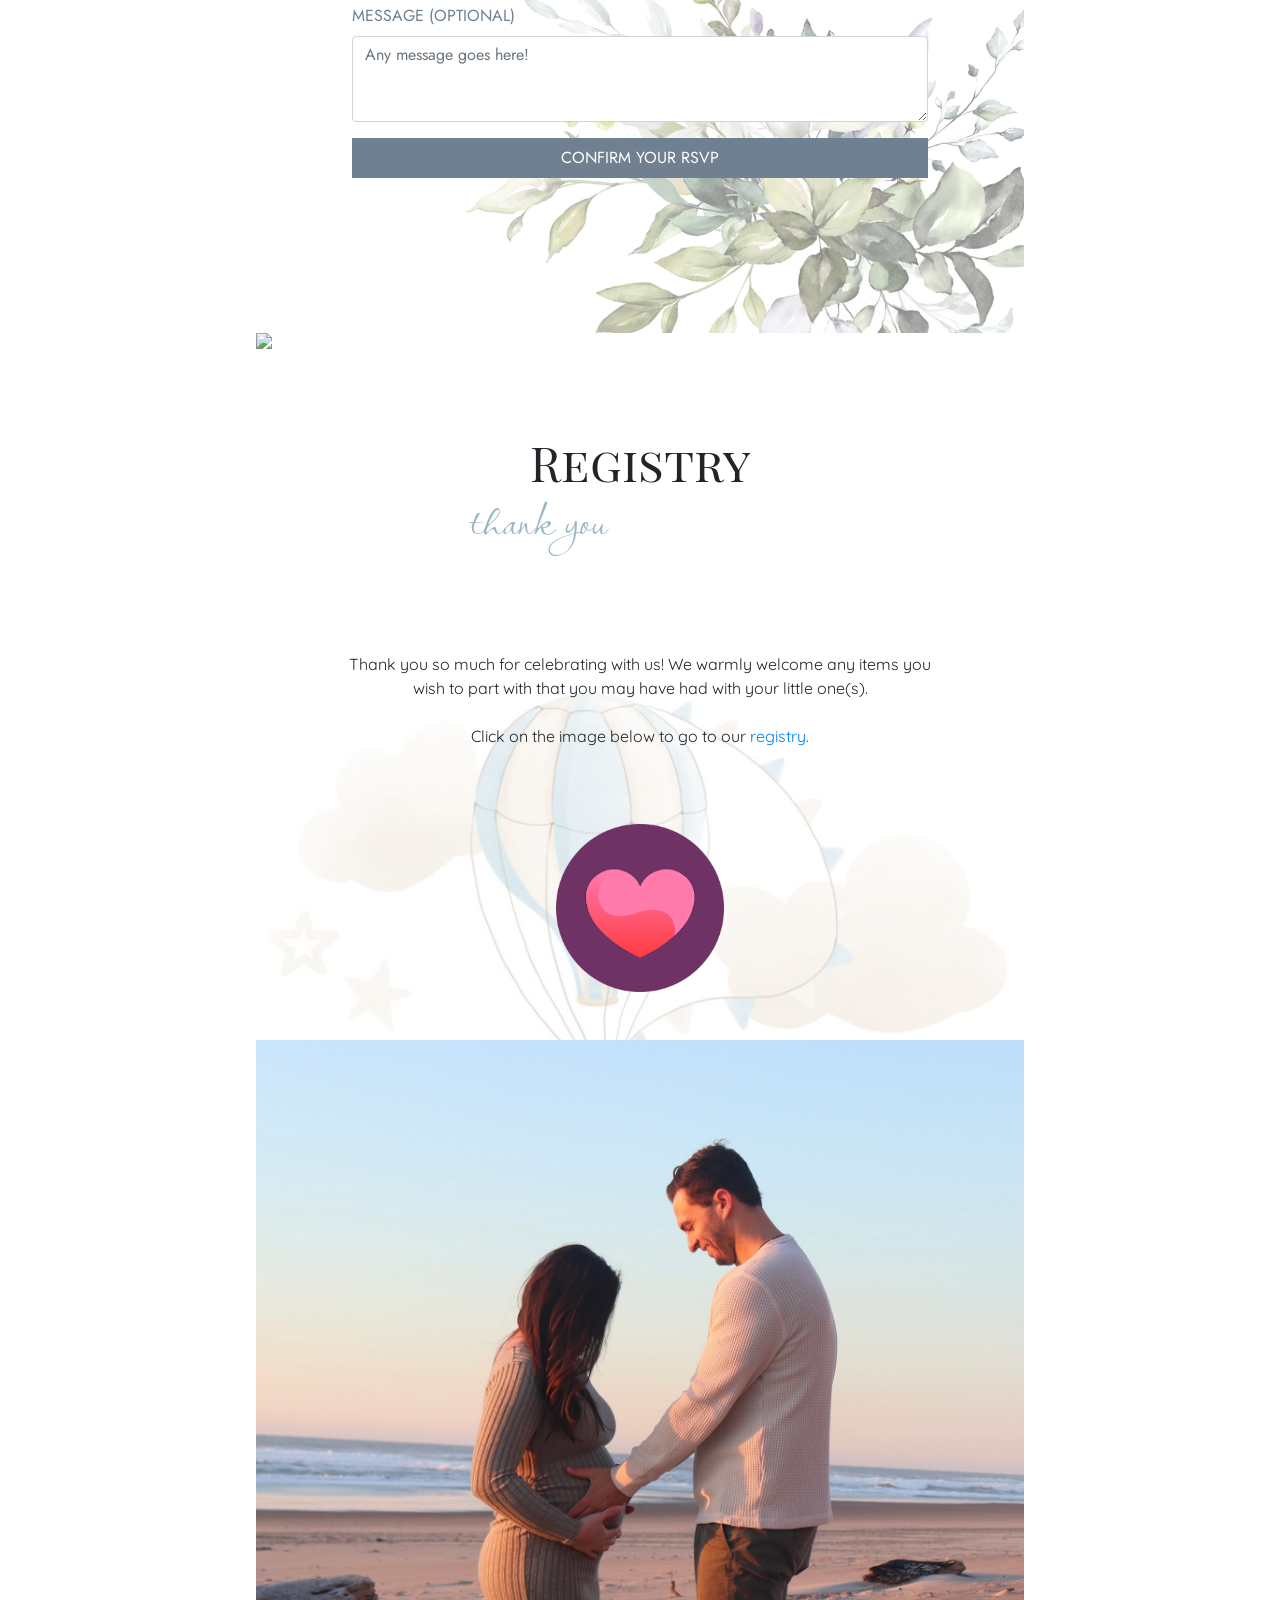
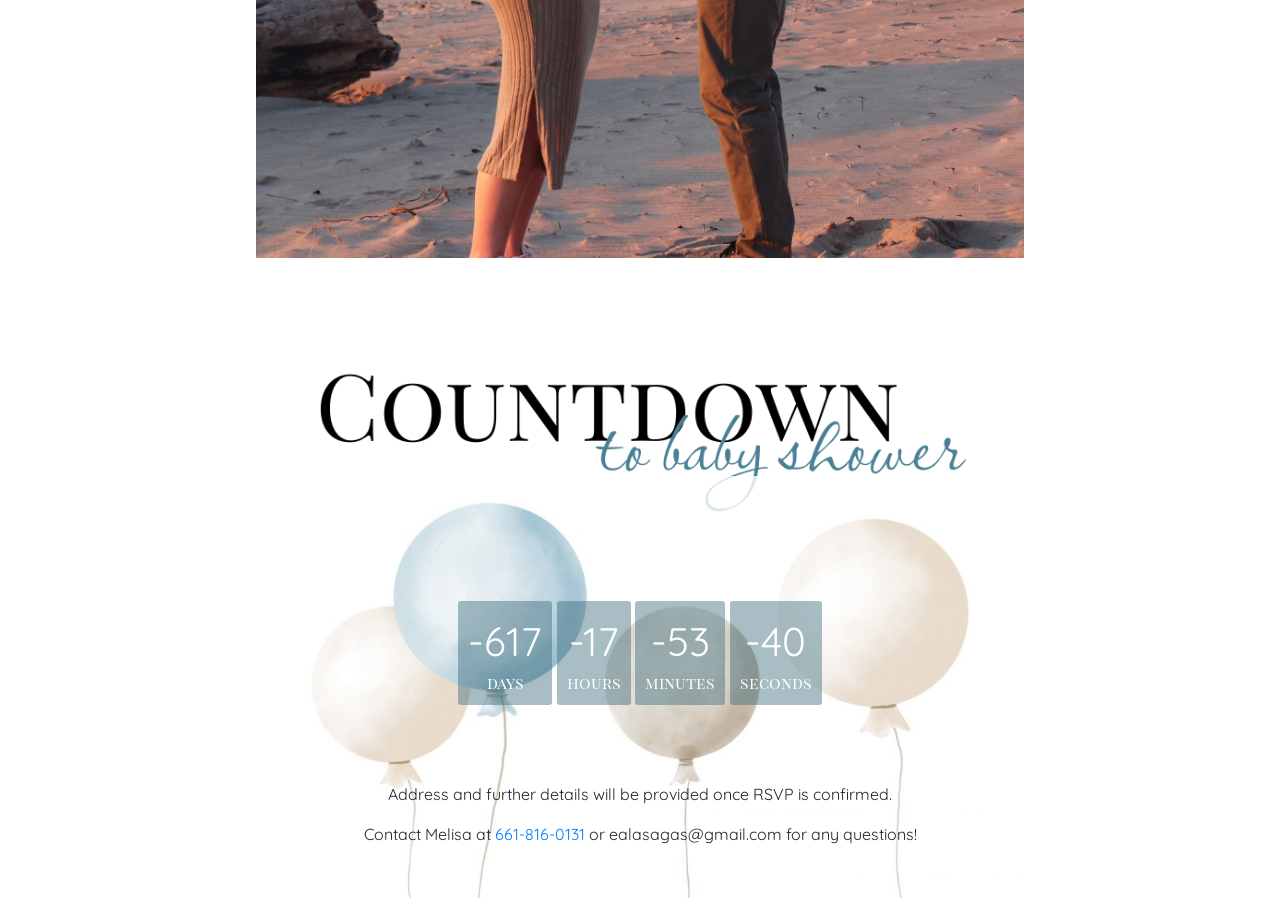
==== commit efc22cb1: "address details" ====
--- a/index.html
+++ b/index.html
@@ -148,7 +148,7 @@
                     </button>
                     </div>
                     <div class="modal-body quicksand">
-                    <p id="modalMessage">Your RSVP has been successfully submitted and we look forward to seeing you on January 4th 2025!</p>
+                    <p id="modalMessage">Your RSVP has been successfully submitted and we look forward to seeing you on March 29th 2025! Address and further details will be provided closer to the event date.</p>
                     </div>
                     <div class="modal-footer">
                     <button type="button" class="button w-100 p-2" data-dismiss="modal">OK</button>
@@ -206,7 +206,14 @@
                     </div>
                 </div>
                 <img class="countdown_bcg" src="./web_balloons.png">
-                <div class="countdown_description">Contact Elaine at 360-850-3085 or ealasagas@gmail.com for any questions!</div>
+                <div class="countdown_description">
+                    <p>
+                        Address and further details will be provided once RSVP is confirmed.
+                    </p>
+                    <p>
+                        Contact Melisa at 
+                        <a href="tel:+16618160131">661-816-0131</a> or ealasagas@gmail.com for any questions!</div>
+                    </p>
                 <!-- <img class="bottom" src="./palm_corner_countdown.png"> -->
             </div>
         </div>
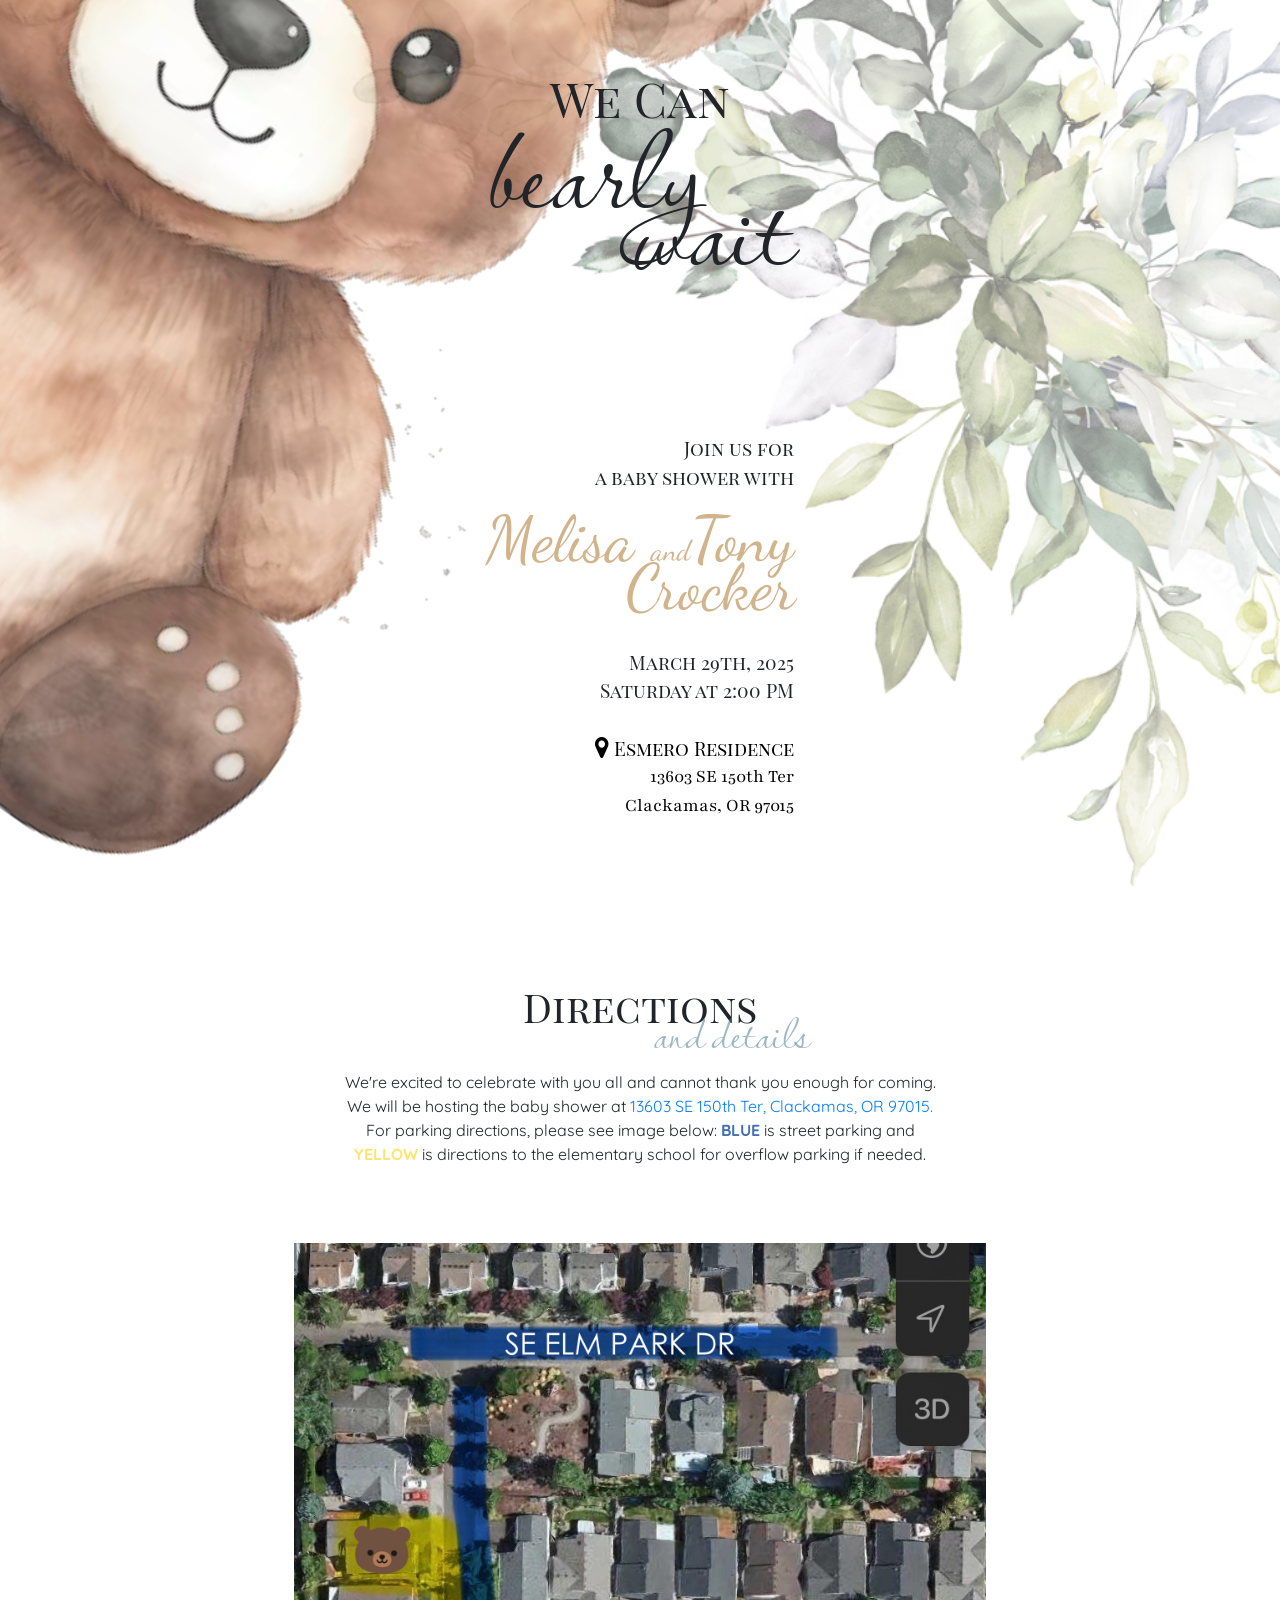
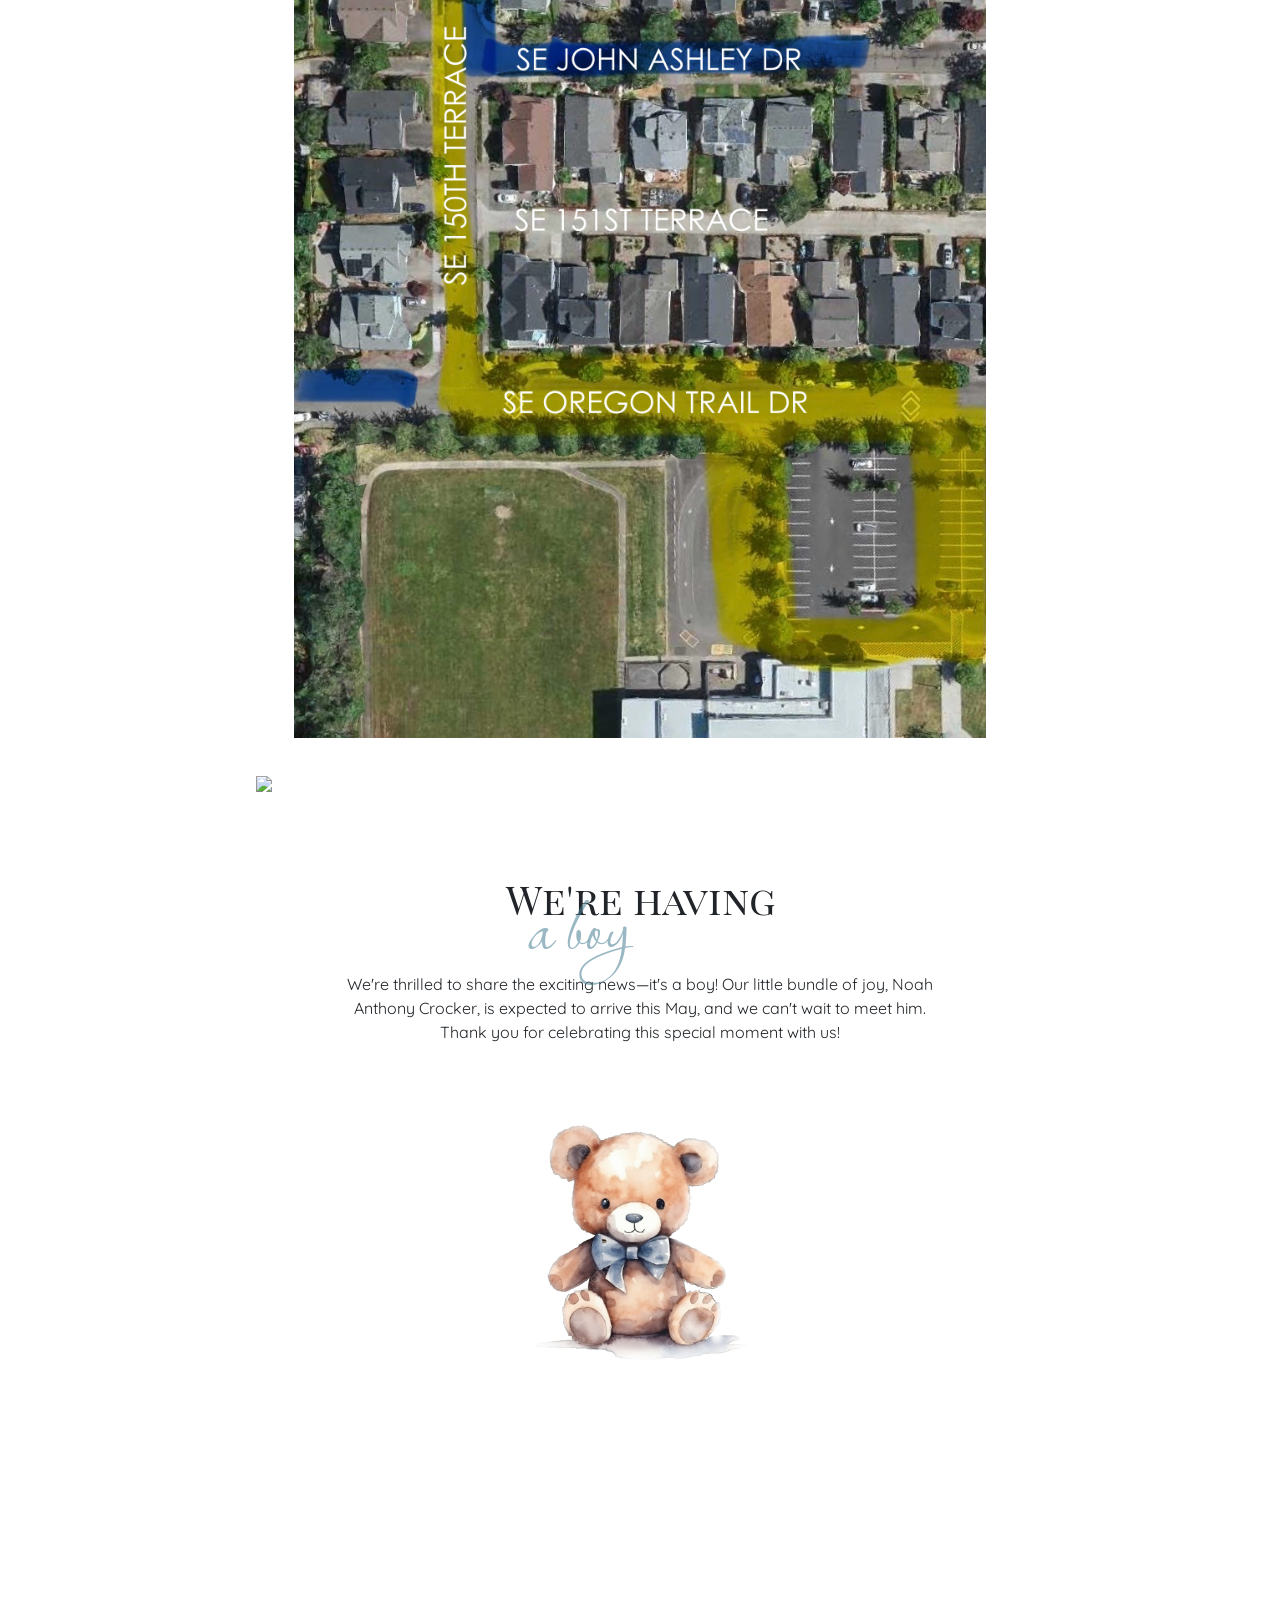
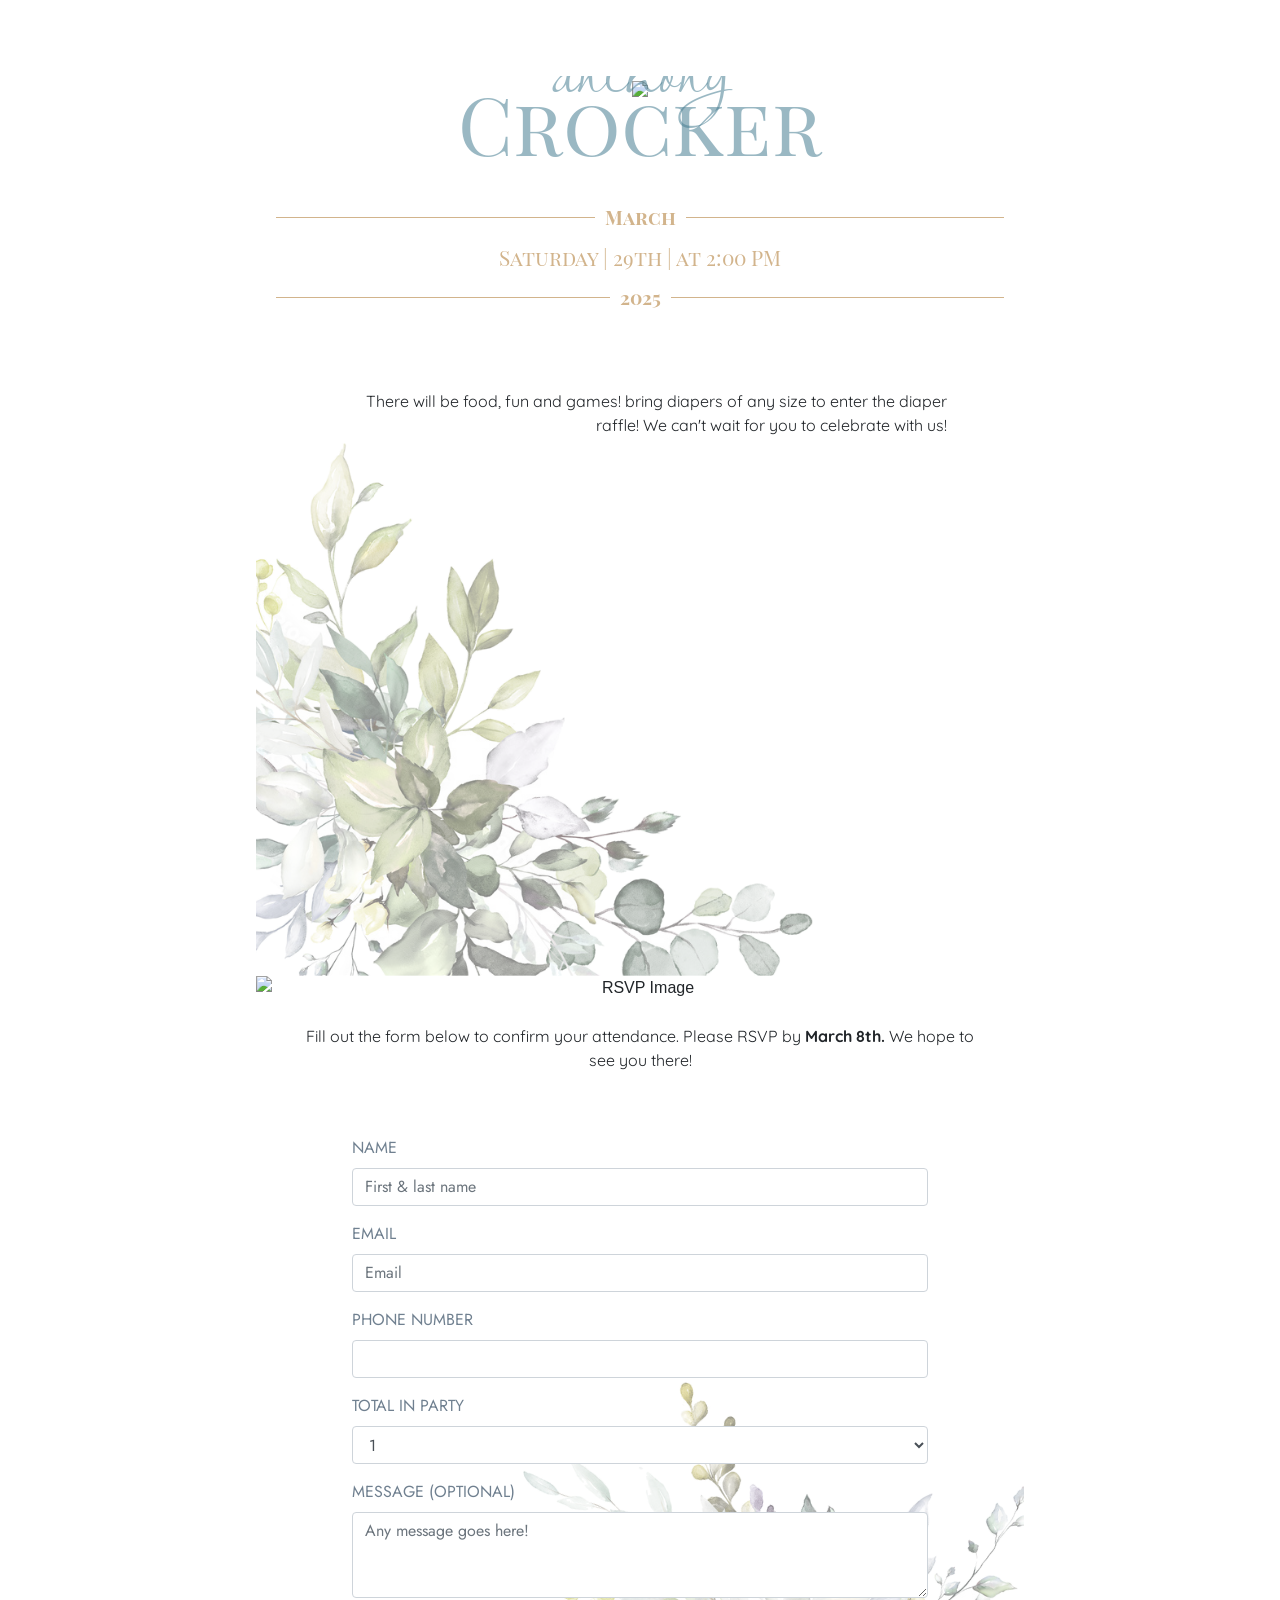
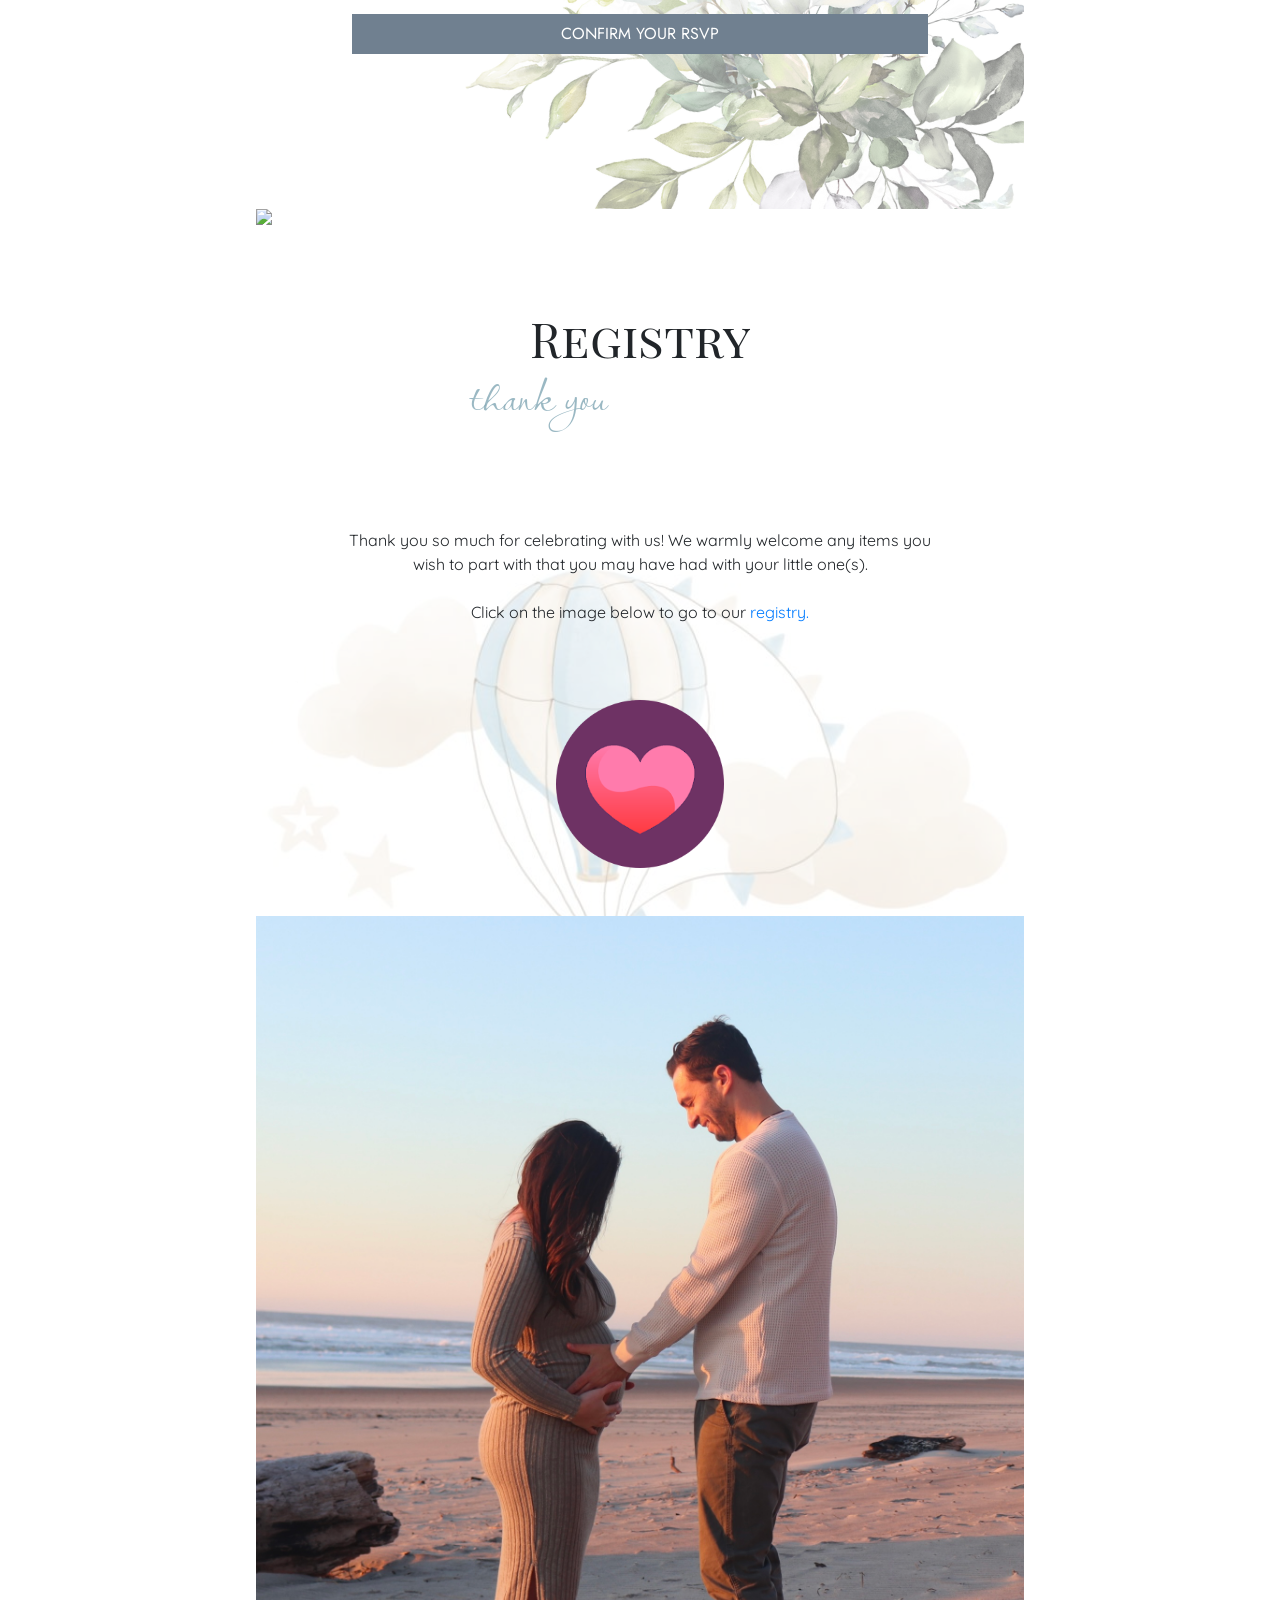
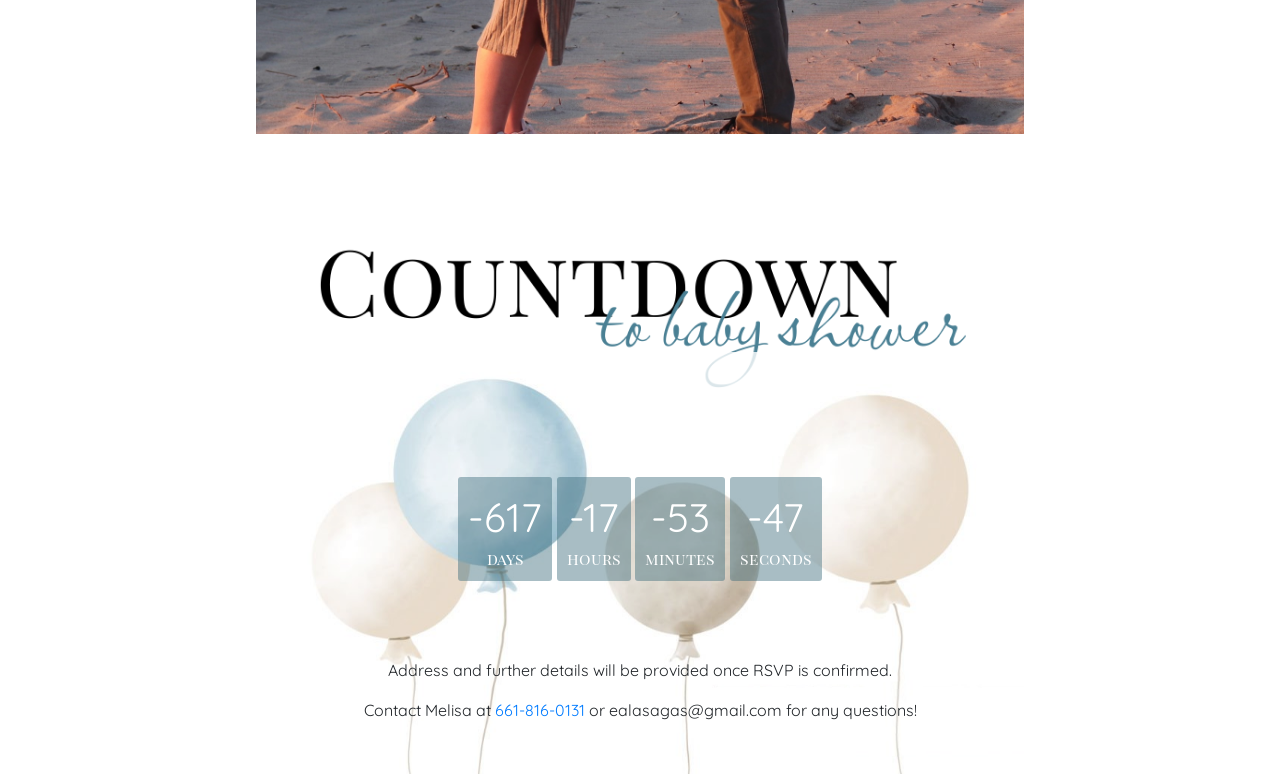
==== commit 83e36135: "directions and image" ====
--- a/index.html
+++ b/index.html
@@ -12,6 +12,7 @@
         <link rel="preconnect" href="https://fonts.googleapis.com">
         <link rel="preconnect" href="https://fonts.gstatic.com" crossorigin>
         <link href="https://fonts.googleapis.com/css2?family=Dancing+Script:wght@400..700&family=Jost:ital,wght@0,100..900;1,100..900&family=Lavishly+Yours&family=Playfair+Display+SC:ital,wght@0,400;0,700;0,900;1,400;1,700;1,900&family=Playfair:ital,opsz,wght@0,5..1200,300..900;1,5..1200,300..900&family=Quicksand&display=swap" rel="stylesheet">
+        <link rel="stylesheet" href="https://cdnjs.cloudflare.com/ajax/libs/font-awesome/4.7.0/css/font-awesome.min.css">
         <link rel="icon" href="favicon.png" type="image/png">
 
            <!-- Open Graph Meta Tags -->
@@ -42,13 +43,32 @@
                         <br/>Saturday at 2:00 PM
                     </div>
                     <br/>
-                    <div class="playfair_caps">The Esmero Residence</div>
-                    <div class="playfair_normal" style="margin-bottom: 10%">Clackamas, Oregon</div>
+                    <a href="https://www.google.com/maps/dir//13603+SE+150th+Terrace,+Clackamas,+OR+97015/data=!4m6!4m5!1m1!4e2!1m2!1m1!1s0x54959e12994229bd:0x1edf29171bc0a6c8?sa=X&ved=1t:707&ictx=111" target="_blank">
+                    <div class="playfair_caps"><i style="font-size:24px" class="fa">&#xf041;</i> Esmero Residence</div>
+                    <div class="playfair_normal" style="margin-bottom: 10%">
+                        <div>13603 SE 150th Ter</div>
+                        <div>Clackamas, OR 97015</div>
+                    </div>
+                    </a>
                 </div>
                 
             </div>
         </div>
-            
+        
+        <!-- DETAILS -->
+         <div class="details">
+            <div class="details_title">
+                <div class="playfair_caps">Directions</div>
+                <div class="lavishly">and details</div>
+            </div>
+            <div class="quicksand details_info">
+                We're excited to celebrate with you all and cannot thank you enough for coming.  We will be hosting the baby shower at <a href="https://www.google.com/maps/dir//13603+SE+150th+Terrace,+Clackamas,+OR+97015/data=!4m6!4m5!1m1!4e2!1m2!1m1!1s0x54959e12994229bd:0x1edf29171bc0a6c8?sa=X&ved=1t:707&ictx=111" target="_blank">
+                13603 SE 150th Ter, Clackamas, OR 97015.</a> For parking directions, please see image below: <b style=" text-decoration: bold; display: inline-block; color: #4470ae">BLUE</b> is street parking and  <b style=" text-decoration: bold; display: inline-block; color: #ffe46a">YELLOW</b> is directions to the elementary school for overflow parking if needed.
+            </div>
+
+            <img src="./directions.JPG" class="directions_img">
+        </div>
+
         <!-- WE'RE HAVING A BOY -->
         <div class="boy">
             <img class="boy_img" src="./web_boy_img.png">
--- a/style.css
+++ b/style.css
@@ -58,6 +58,10 @@
     align-items: center;
     justify-content: center;
     overflow: hidden;
+}
+
+.home a {
+    color: rgba(0, 0, 0);
 }
 
 .home_bear_img {
@@ -217,6 +221,40 @@
     height: 100%;
     object-fit: contain; /* Ensures the image covers the container */
   }
+
+/******* DETAILS ******/
+.details {
+    width: 100%;
+    min-height: 100vh; 
+    text-align: center;
+    overflow-x: hidden;
+    /* background-color: #d3c7b99c; */
+}
+
+.details_title {
+    margin-top: 10%;
+    font-size: 2.5rem;
+}
+
+.details_title .lavishly {
+    font-size: 3rem;
+    transform: translate(12%, -54%);
+    color: #4a80948e;
+}
+
+.directions_img {
+    width: 90%;
+    height: 90%;
+    object-fit: contain; 
+    display: block; /* Ensures no extra space around the image */
+    height: auto; /* Maintain aspect ratio */
+    margin: 5%;
+}
+
+.details_info {
+    display: inline-block;
+    margin: -5% 10% 5% 10%;
+}
 
 /******* BOY ******/
 .boy {
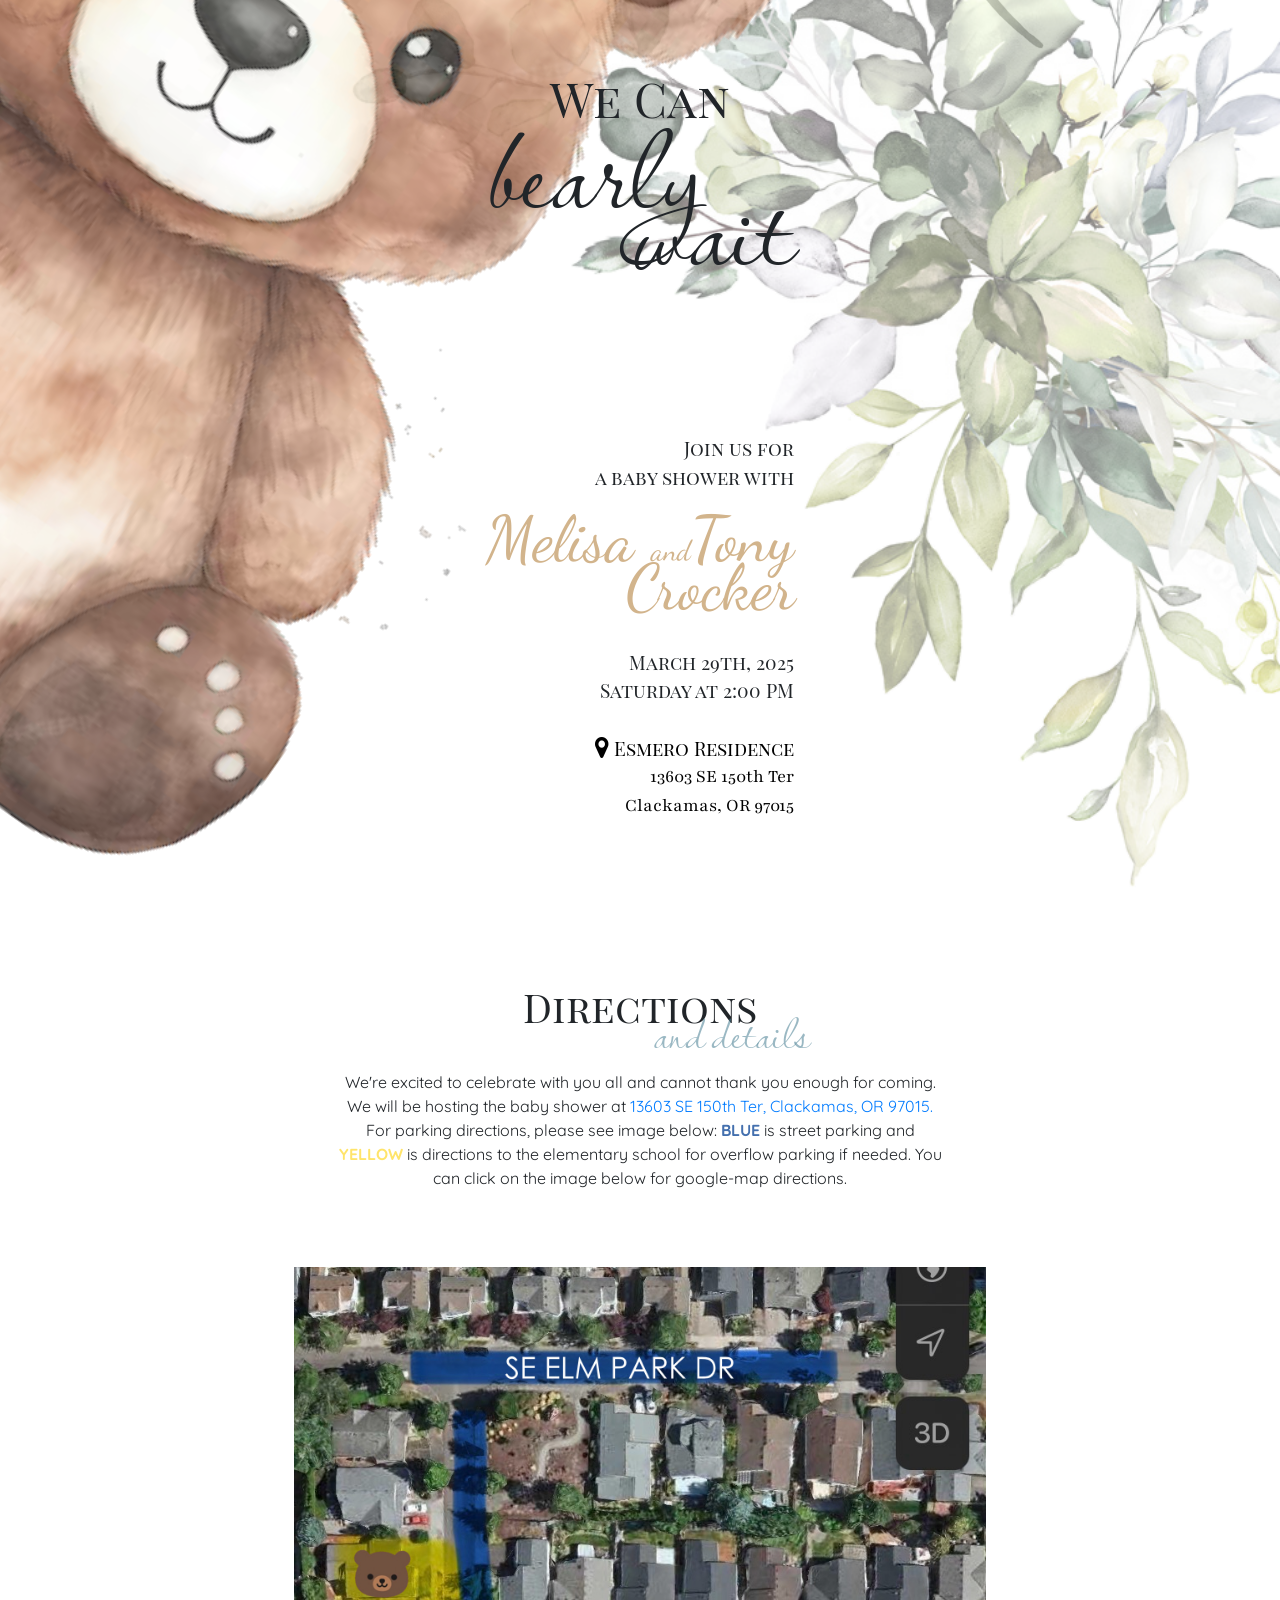
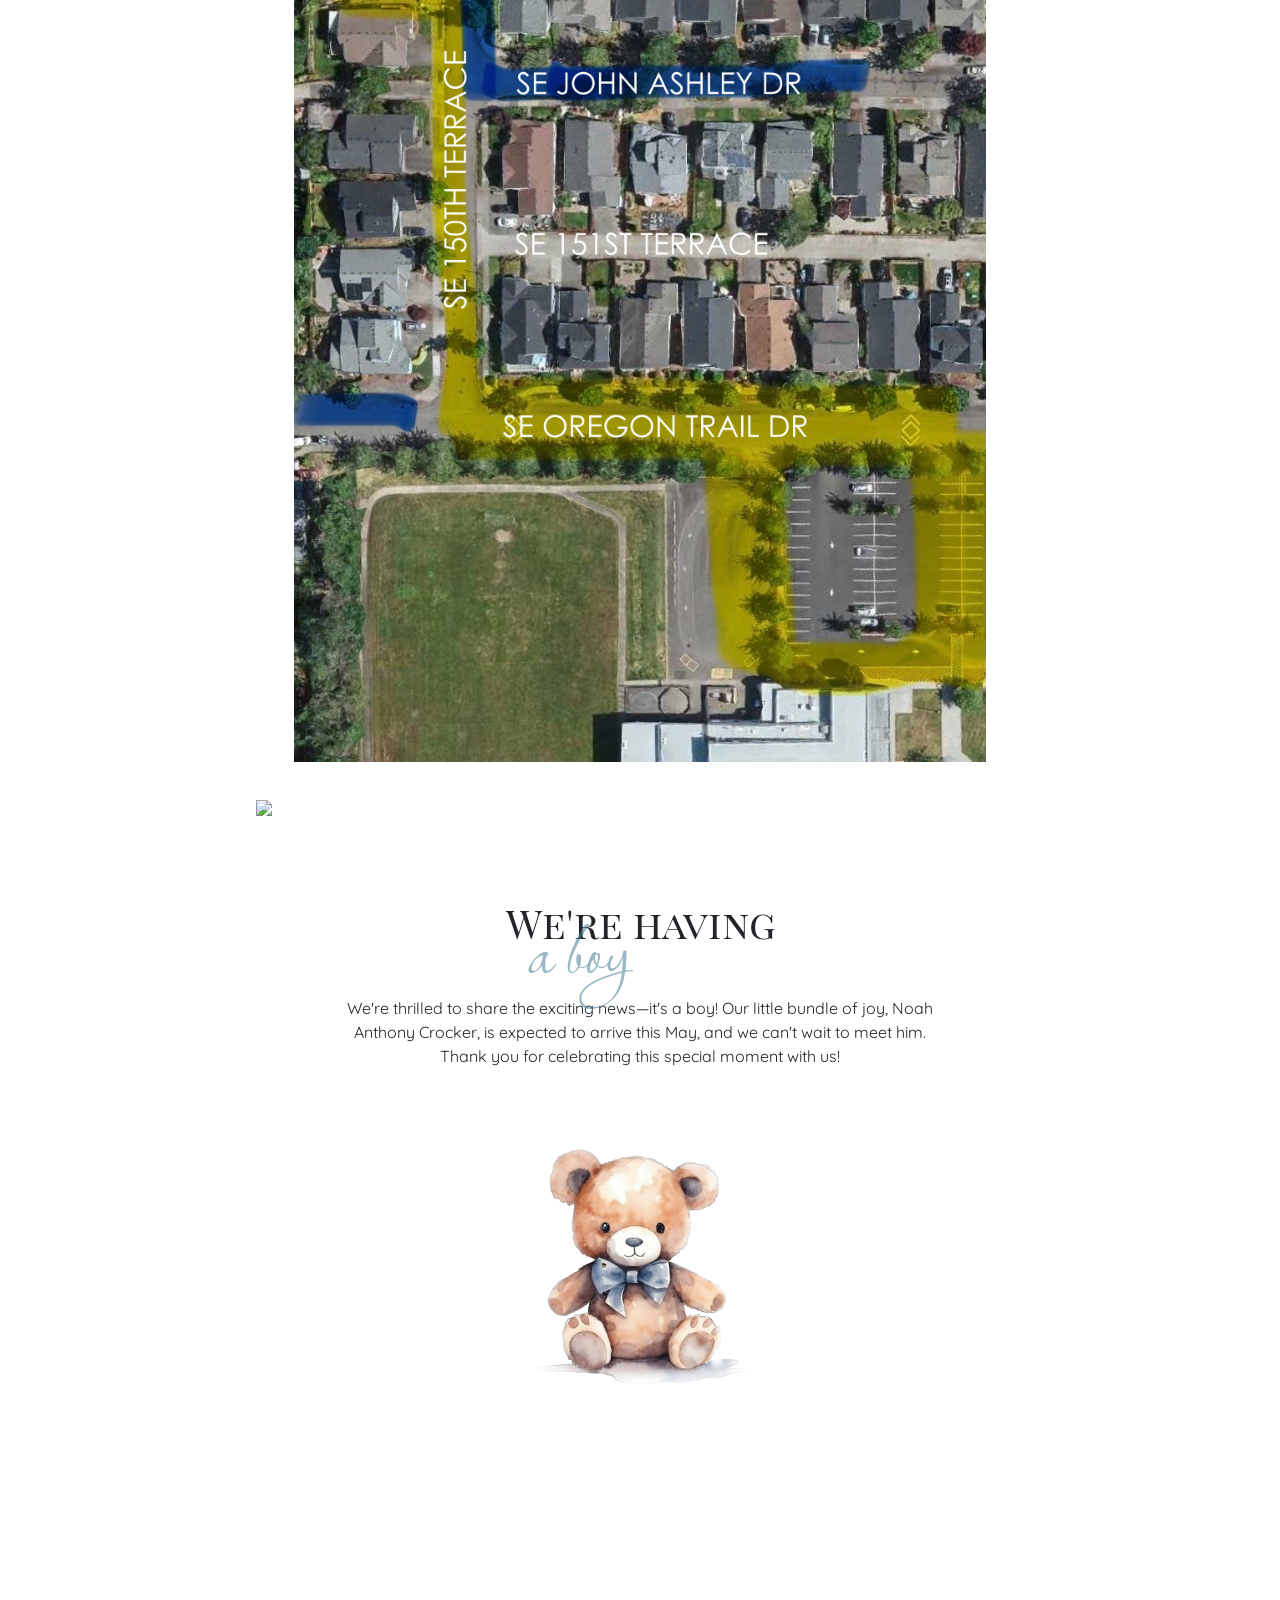
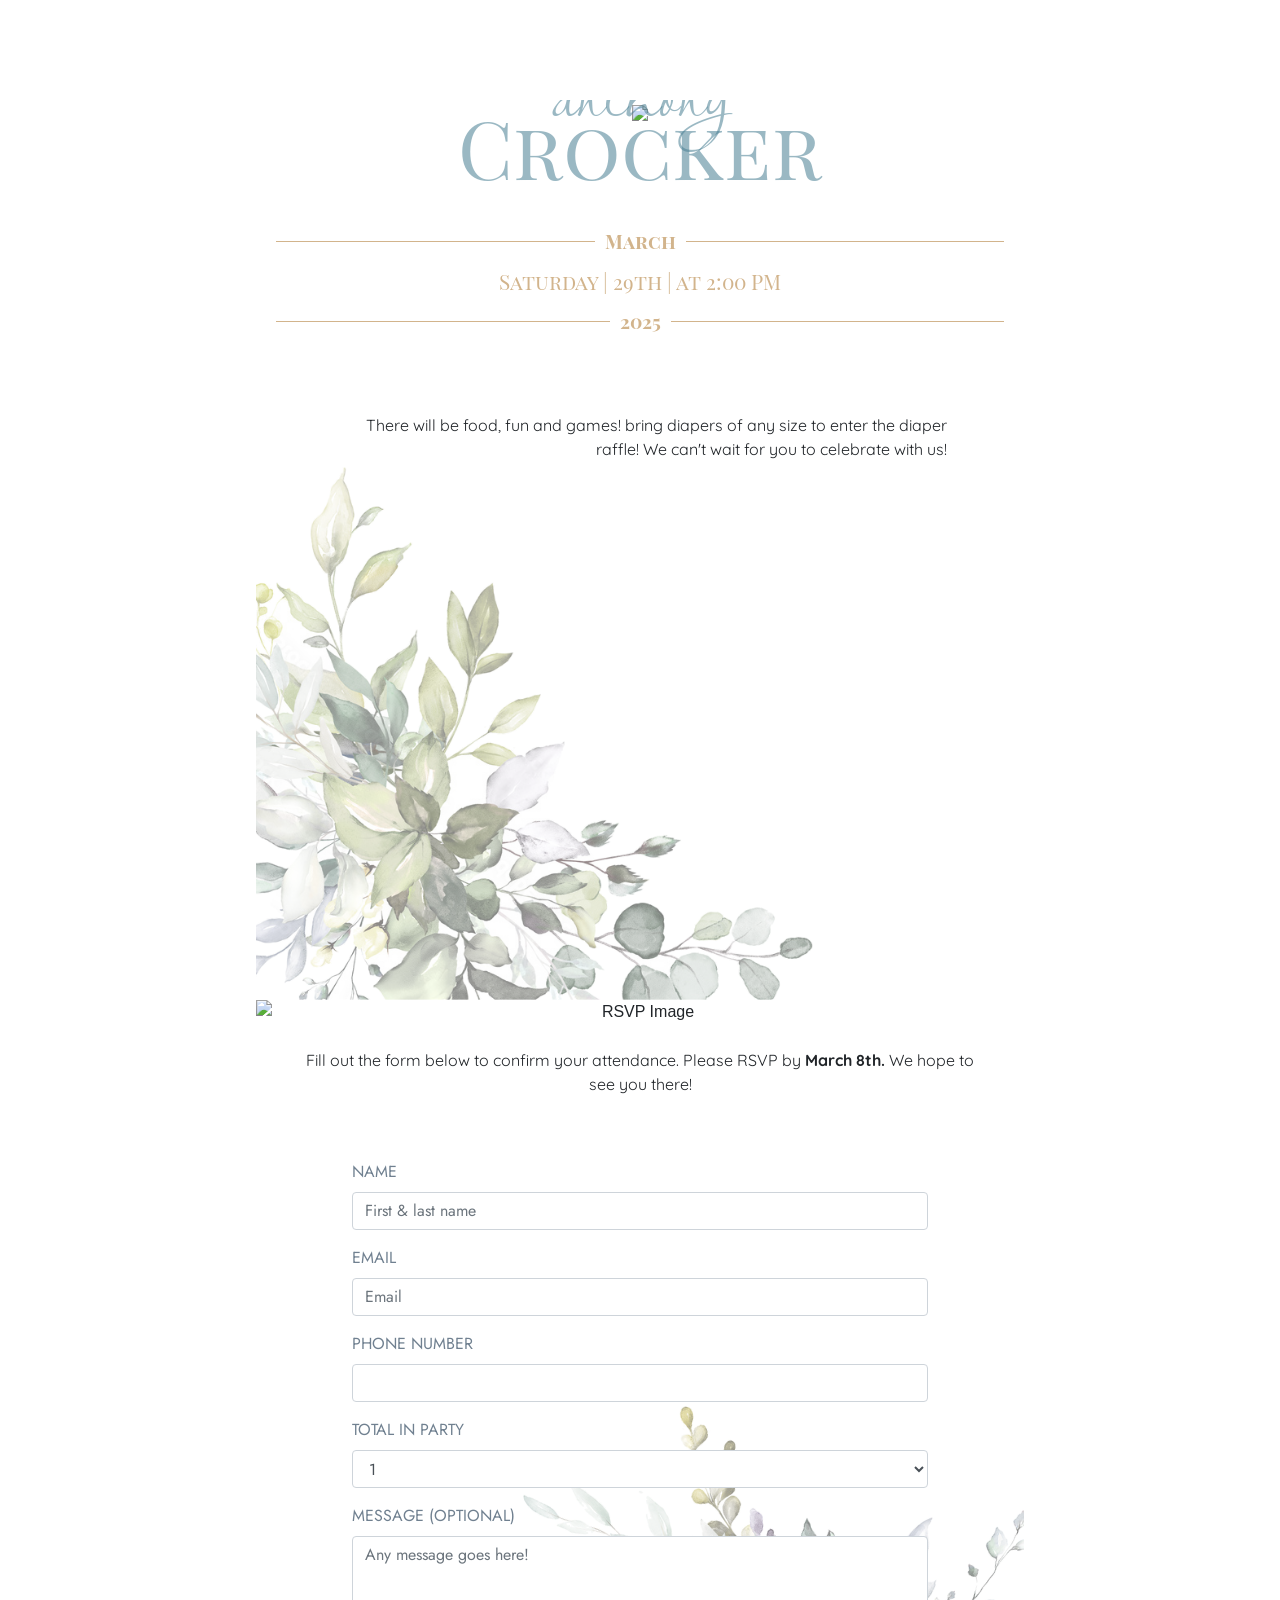
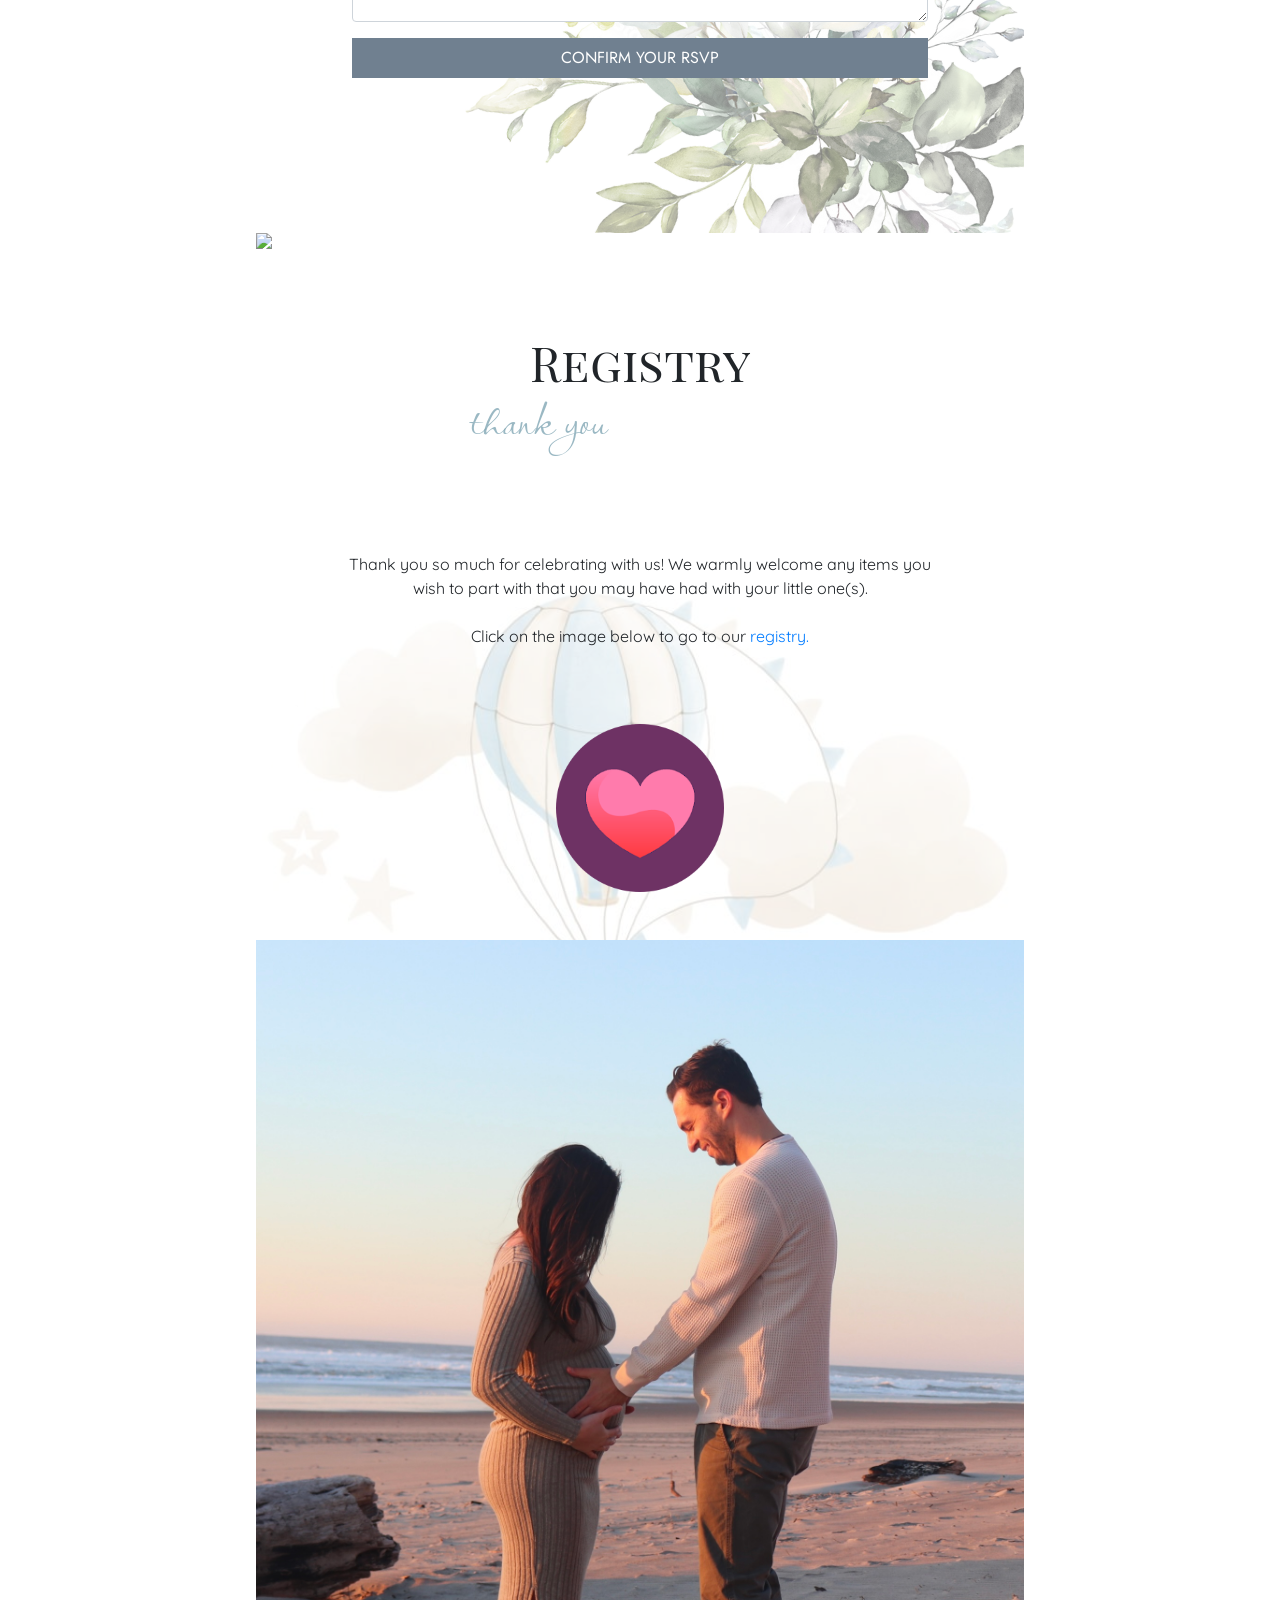
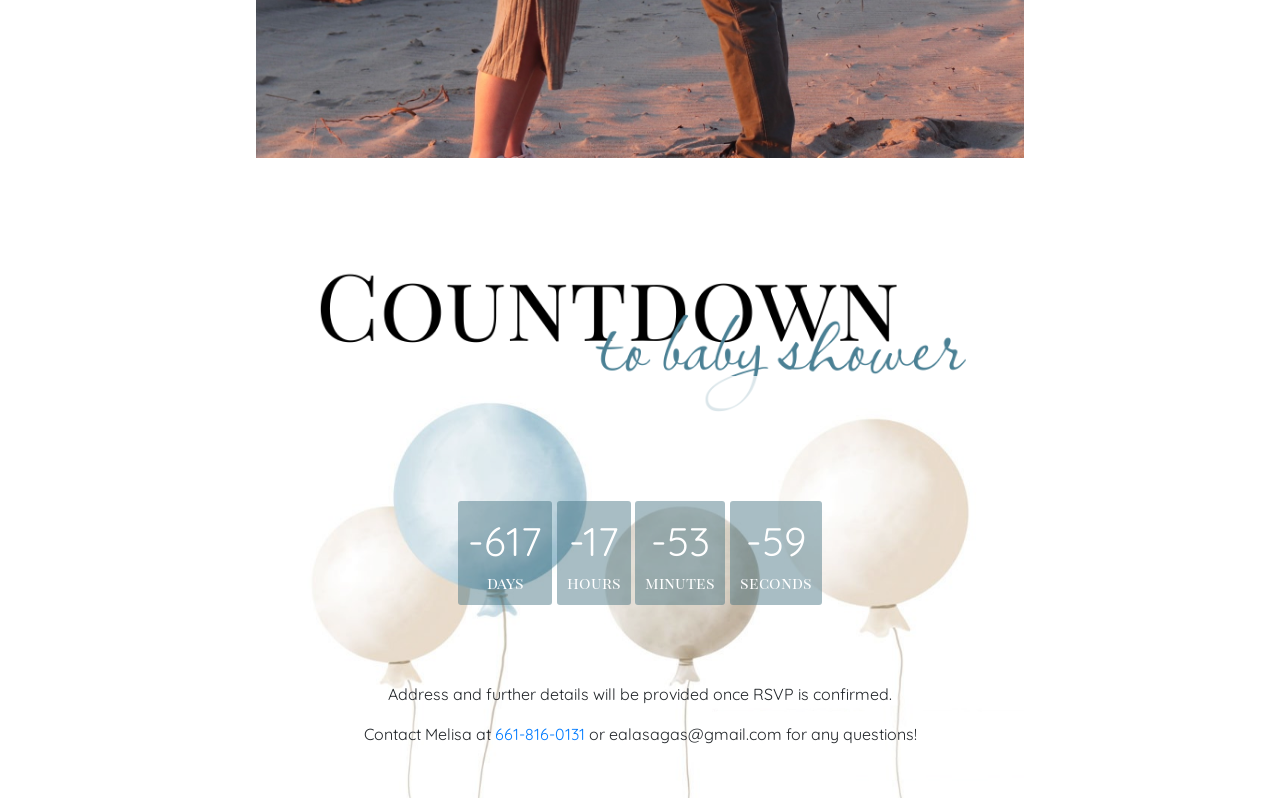
==== commit 2100bcfb: "directions" ====
--- a/index.html
+++ b/index.html
@@ -63,10 +63,12 @@
             </div>
             <div class="quicksand details_info">
                 We're excited to celebrate with you all and cannot thank you enough for coming.  We will be hosting the baby shower at <a href="https://www.google.com/maps/dir//13603+SE+150th+Terrace,+Clackamas,+OR+97015/data=!4m6!4m5!1m1!4e2!1m2!1m1!1s0x54959e12994229bd:0x1edf29171bc0a6c8?sa=X&ved=1t:707&ictx=111" target="_blank">
-                13603 SE 150th Ter, Clackamas, OR 97015.</a> For parking directions, please see image below: <b style=" text-decoration: bold; display: inline-block; color: #4470ae">BLUE</b> is street parking and  <b style=" text-decoration: bold; display: inline-block; color: #ffe46a">YELLOW</b> is directions to the elementary school for overflow parking if needed.
-            </div>
-
+                13603 SE 150th Ter, Clackamas, OR 97015.</a> For parking directions, please see image below: <b style=" text-decoration: bold; display: inline-block; color: #4470ae">BLUE</b> is street parking and  <b style=" text-decoration: bold; display: inline-block; color: #ffe46a">YELLOW</b> is directions to the elementary school for overflow parking if needed. You can click on the image below for google-map directions.
+            </div>
+
+            <a href="https://www.google.com/maps/dir//13603+SE+150th+Terrace,+Clackamas,+OR+97015/data=!4m6!4m5!1m1!4e2!1m2!1m1!1s0x54959e12994229bd:0x1edf29171bc0a6c8?sa=X&ved=1t:707&ictx=111" target="_blank">
             <img src="./directions.JPG" class="directions_img">
+            </a>
         </div>
 
         <!-- WE'RE HAVING A BOY -->
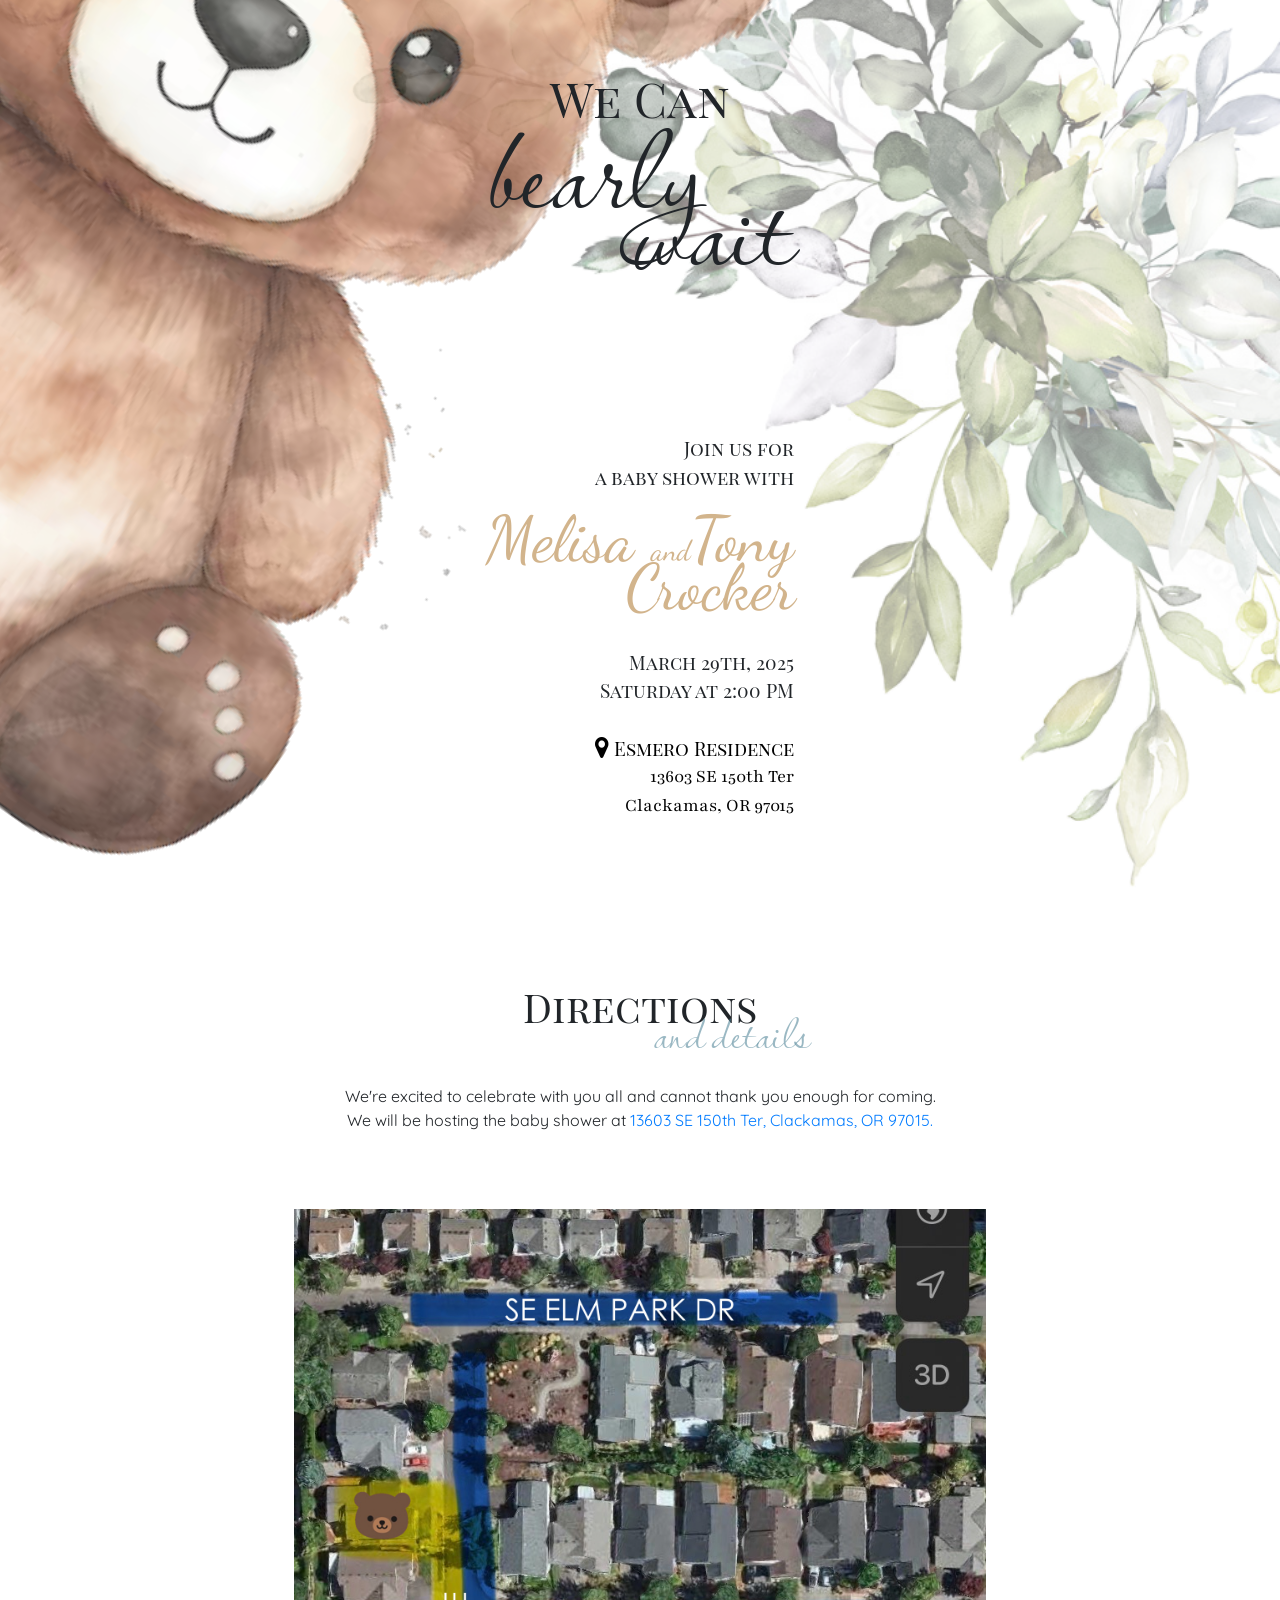
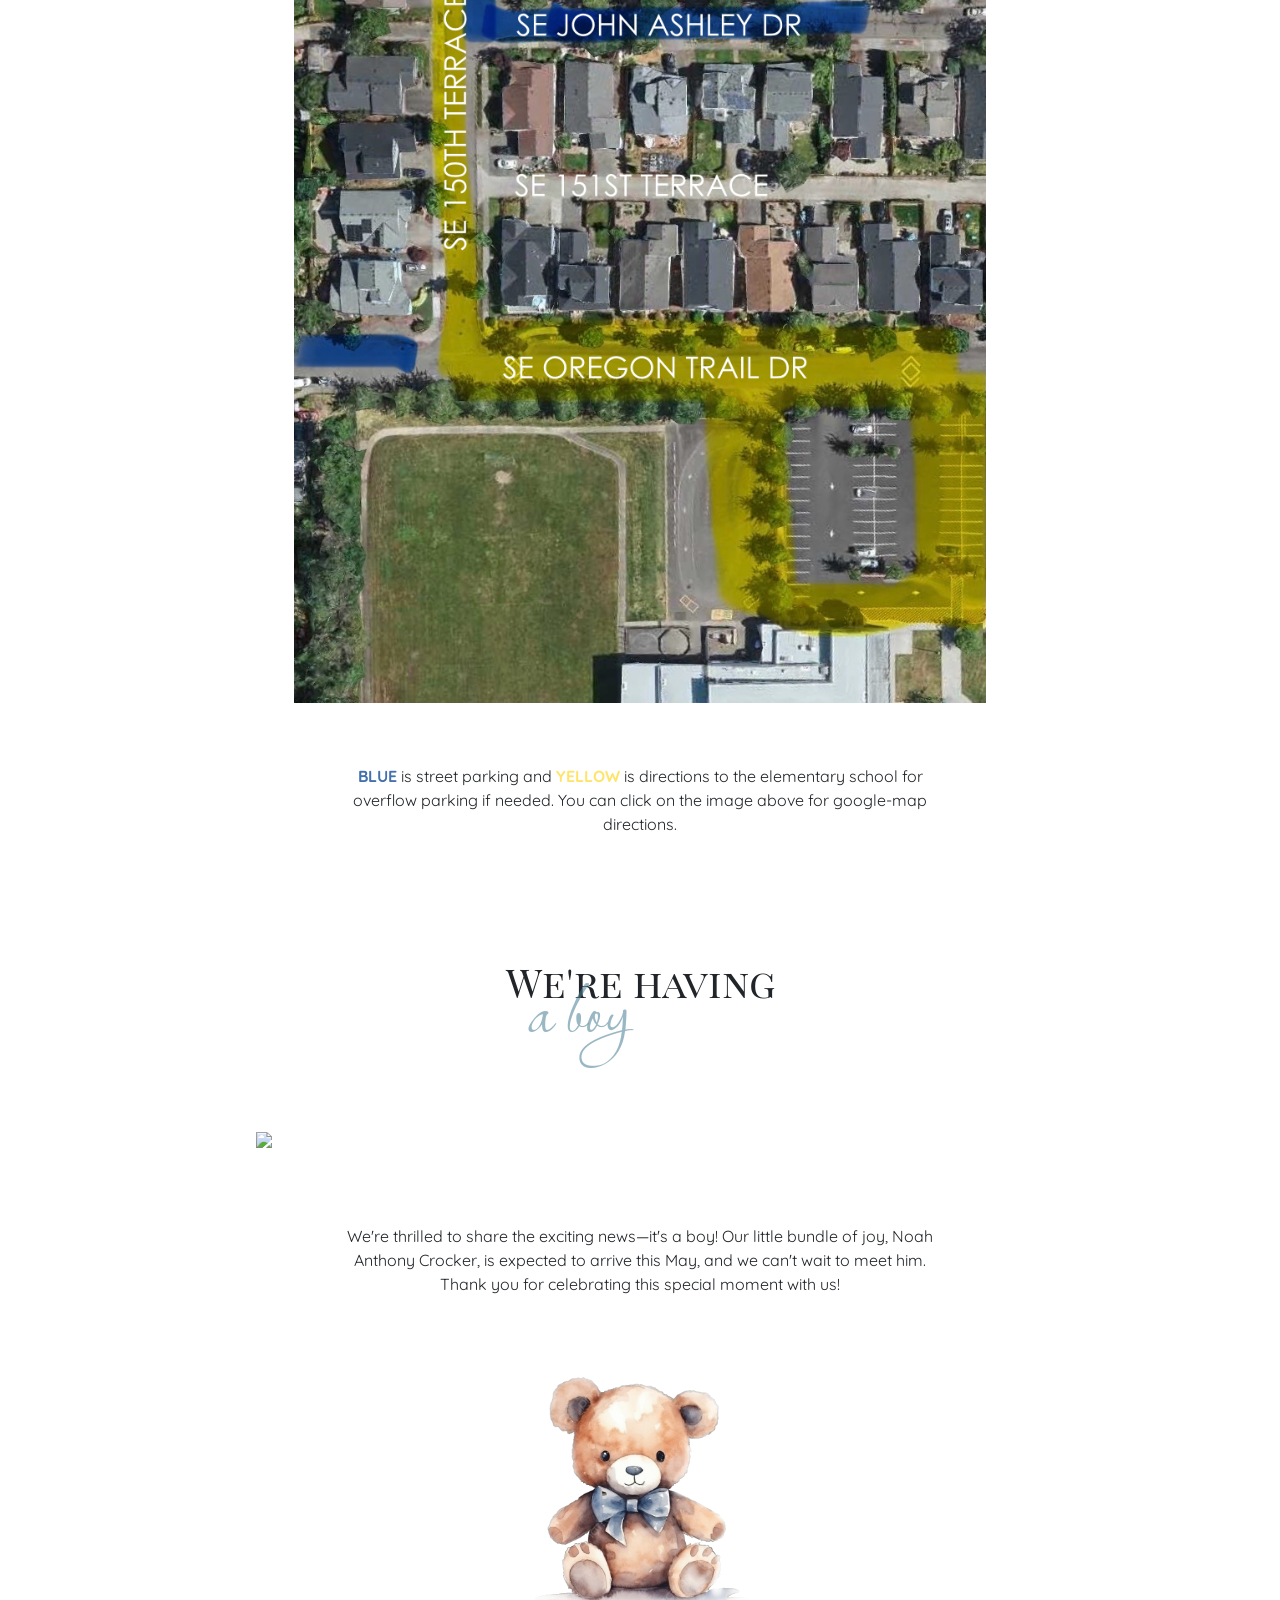
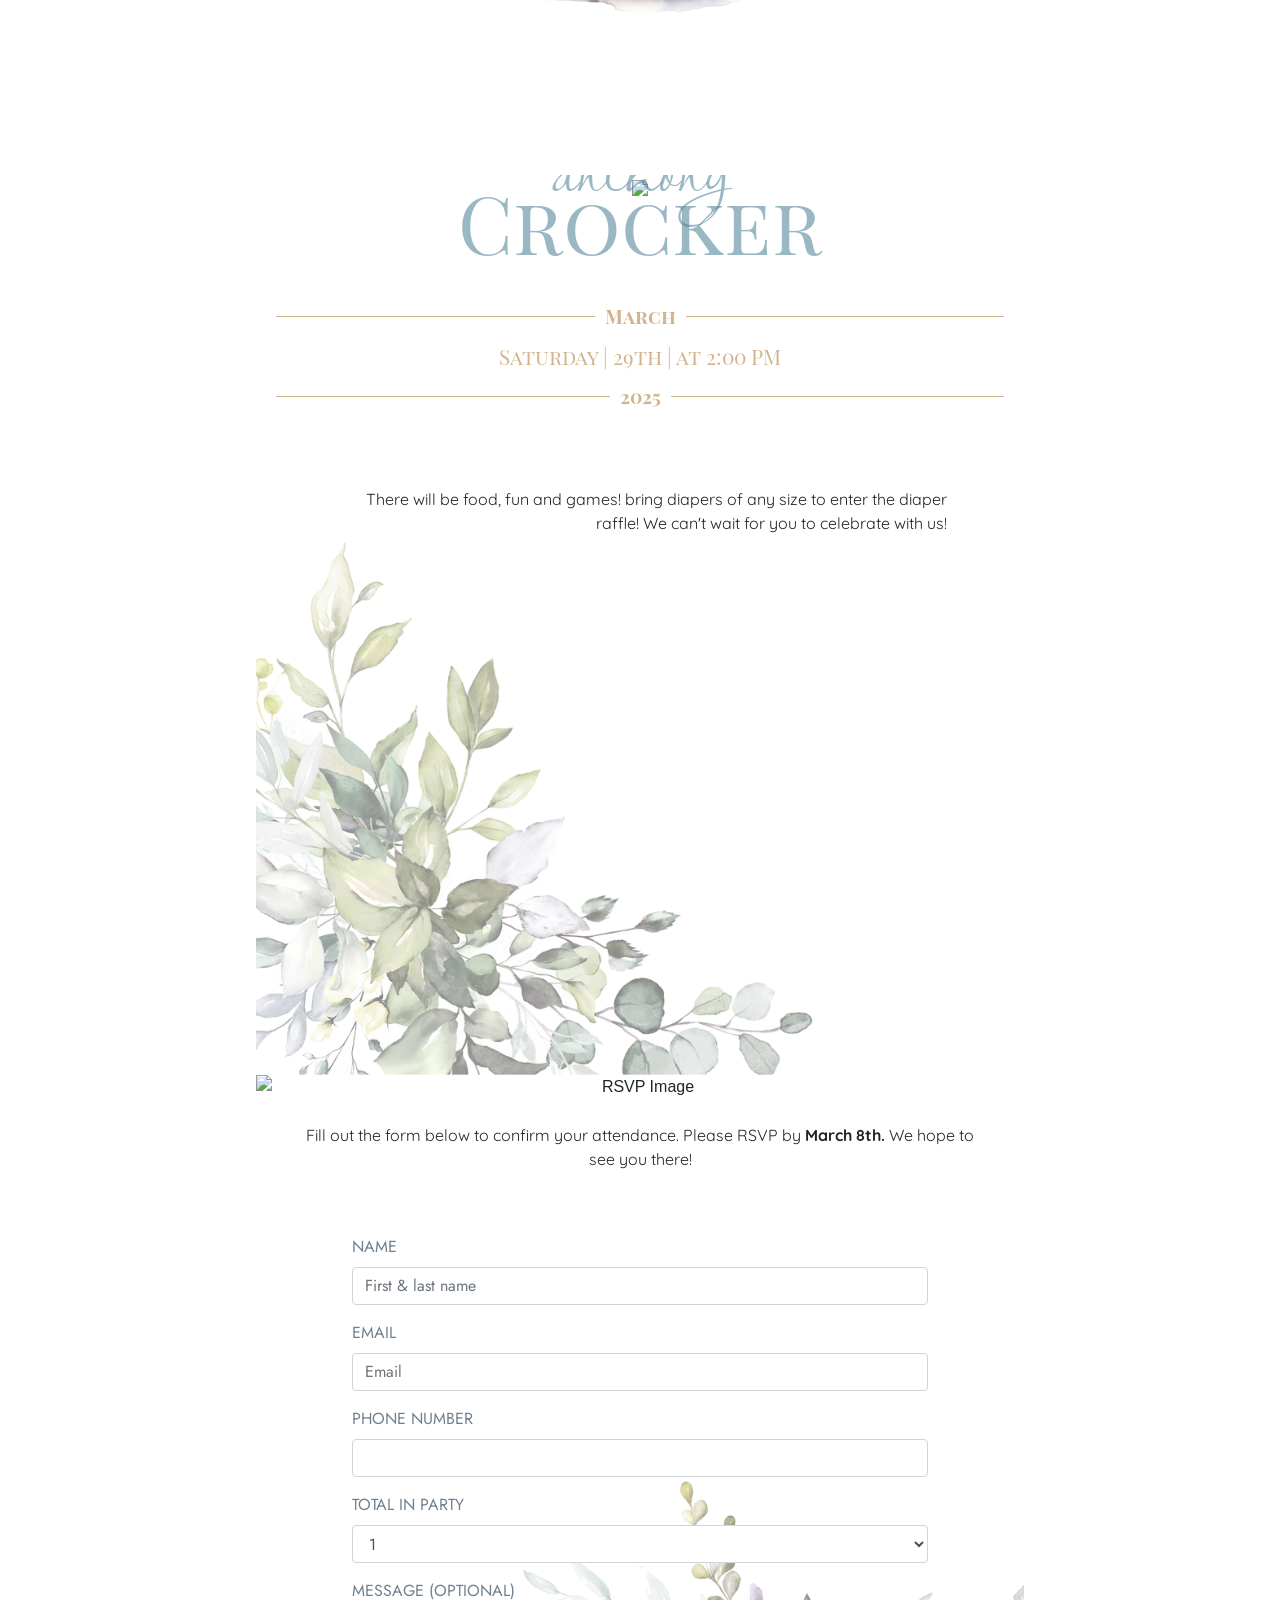
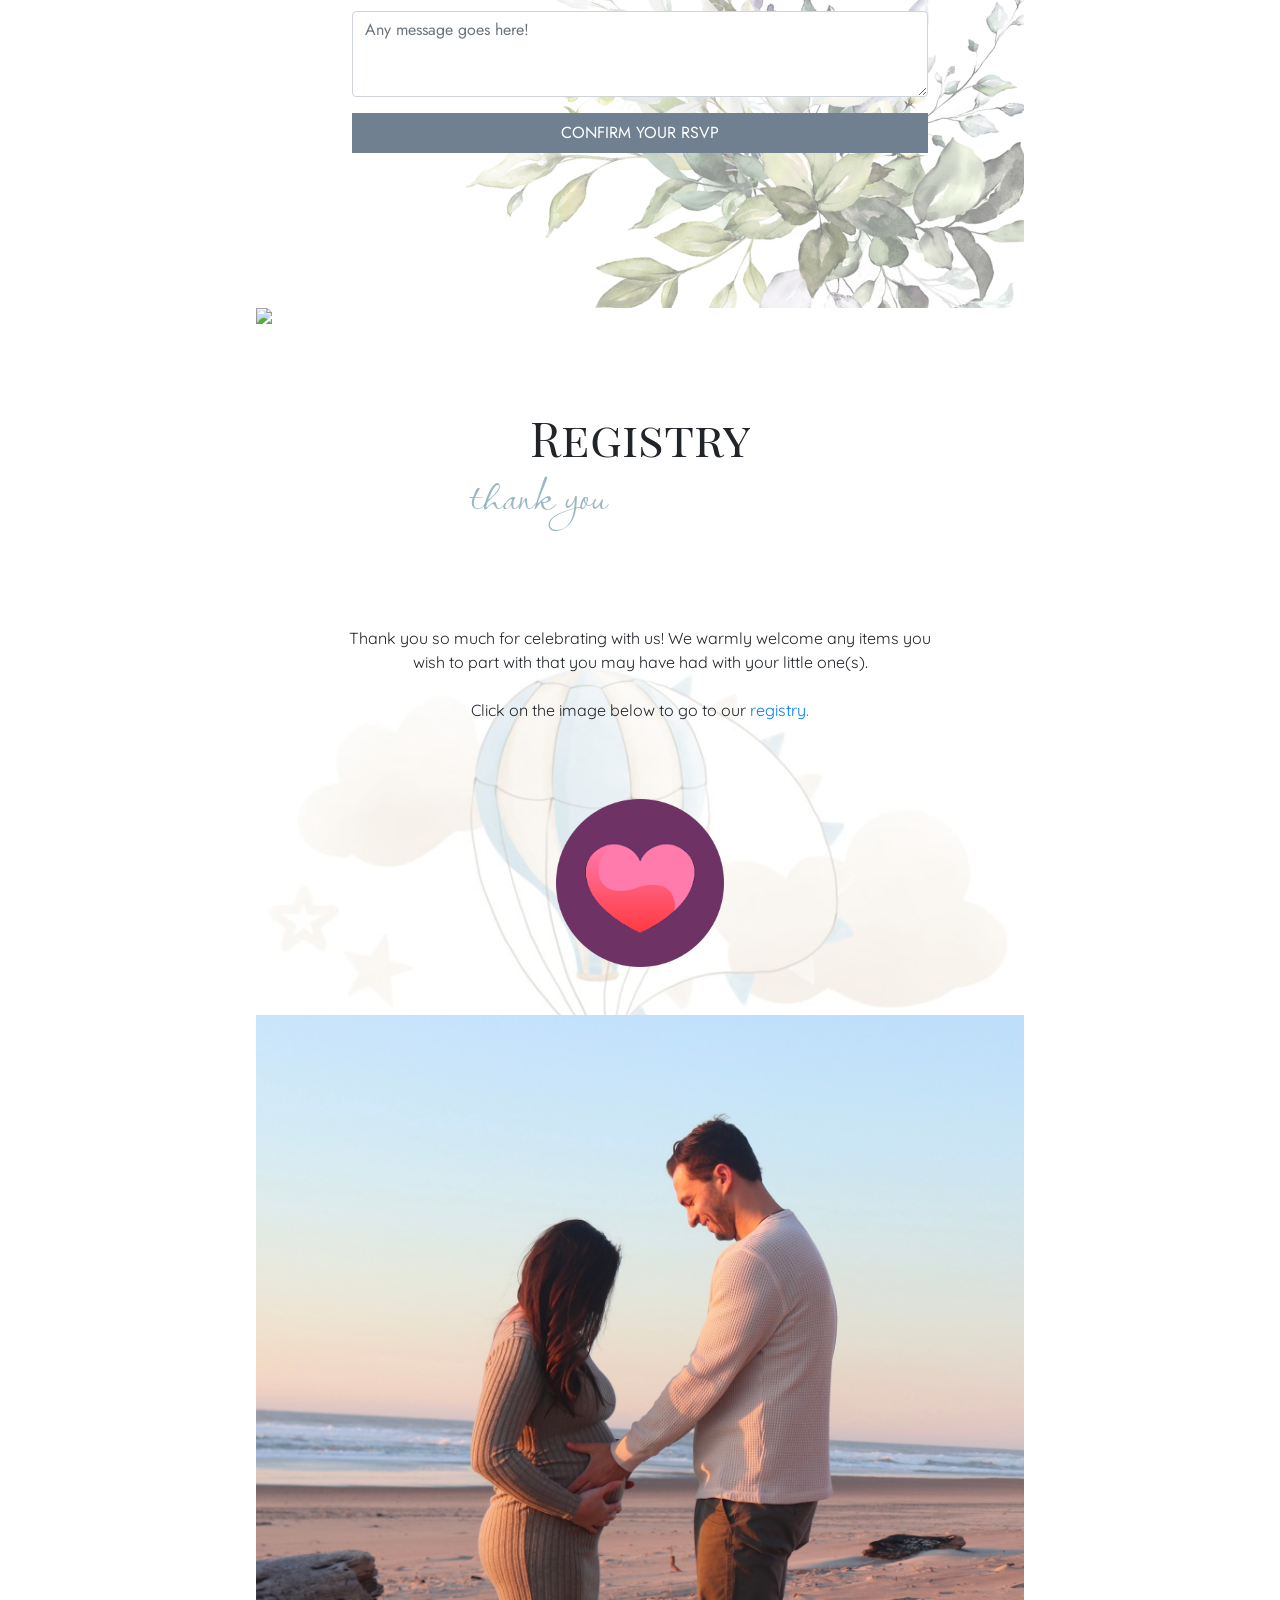
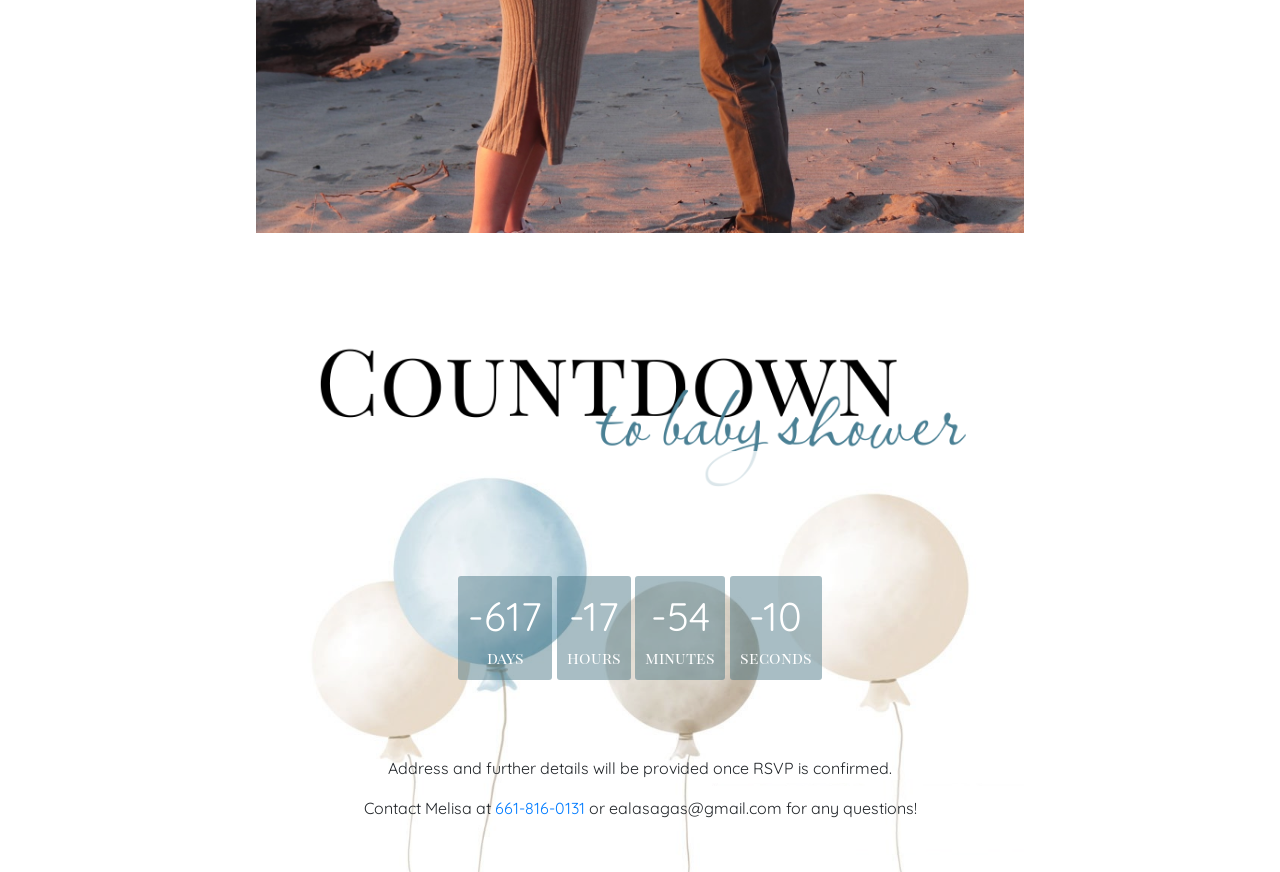
==== commit 0a7ee25c: "adding directions and info" ====
--- a/index.html
+++ b/index.html
@@ -63,21 +63,28 @@
             </div>
             <div class="quicksand details_info">
                 We're excited to celebrate with you all and cannot thank you enough for coming.  We will be hosting the baby shower at <a href="https://www.google.com/maps/dir//13603+SE+150th+Terrace,+Clackamas,+OR+97015/data=!4m6!4m5!1m1!4e2!1m2!1m1!1s0x54959e12994229bd:0x1edf29171bc0a6c8?sa=X&ved=1t:707&ictx=111" target="_blank">
-                13603 SE 150th Ter, Clackamas, OR 97015.</a> For parking directions, please see image below: <b style=" text-decoration: bold; display: inline-block; color: #4470ae">BLUE</b> is street parking and  <b style=" text-decoration: bold; display: inline-block; color: #ffe46a">YELLOW</b> is directions to the elementary school for overflow parking if needed. You can click on the image below for google-map directions.
+                13603 SE 150th Ter, Clackamas, OR 97015.</a>
             </div>
 
             <a href="https://www.google.com/maps/dir//13603+SE+150th+Terrace,+Clackamas,+OR+97015/data=!4m6!4m5!1m1!4e2!1m2!1m1!1s0x54959e12994229bd:0x1edf29171bc0a6c8?sa=X&ved=1t:707&ictx=111" target="_blank">
             <img src="./directions.JPG" class="directions_img">
             </a>
+
+            <div class="quicksand details_info" style="margin-top: 3%;">
+                <b style=" text-decoration: bold; display: inline-block; color: #4470ae">BLUE</b> is street parking and  <b style=" text-decoration: bold; display: inline-block; color: #ffe46a">YELLOW</b> is directions to the elementary school for overflow parking if needed. You can click on the image above for google-map directions.
+            </div>
         </div>
 
         <!-- WE'RE HAVING A BOY -->
         <div class="boy">
-            <img class="boy_img" src="./web_boy_img.png">
             <div class="boy_title">
                 <div class="playfair_caps boy_we">We&apos;re having</div>
                 <div class="lavishly boy_aboy">a boy</div>
             </div>
+
+           
+            <img class="boy_img" src="./web_boy_img.png">
+            
             <!-- <img class="boy_bcg_img" src="./web_hotairballoon.png"> -->
             <div class="quicksand boy_details">
                 We&apos;re thrilled to share the exciting news—it&apos;s a boy! Our little bundle of joy, Noah Anthony Crocker, is expected to arrive this May, and we can&apos;t wait to meet him. Thank you for celebrating this special moment with us!
--- a/style.css
+++ b/style.css
@@ -300,7 +300,7 @@
 }
 
 .boy_details {
-    margin: -10% 10% 10% 10%;
+    margin: 10% 10% 10% 10%;
 }
 
 .boy_bcg_img {
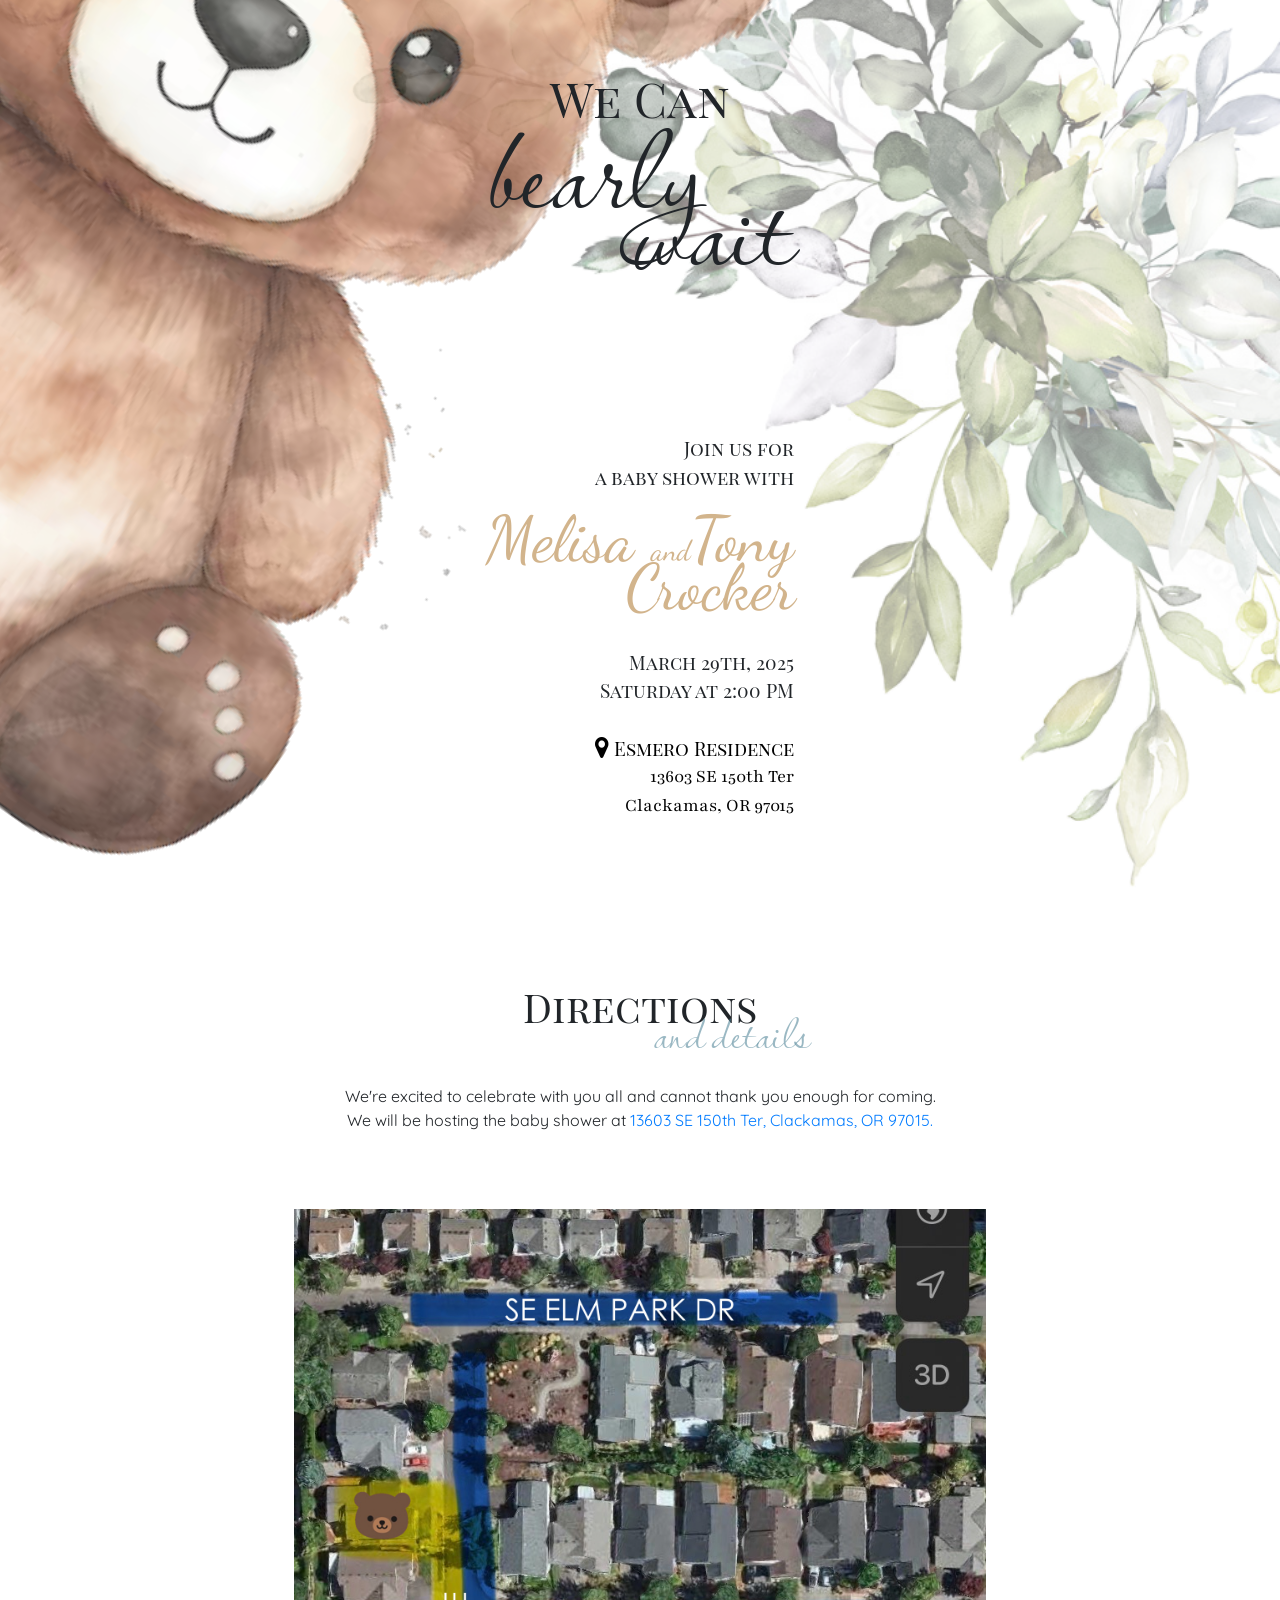
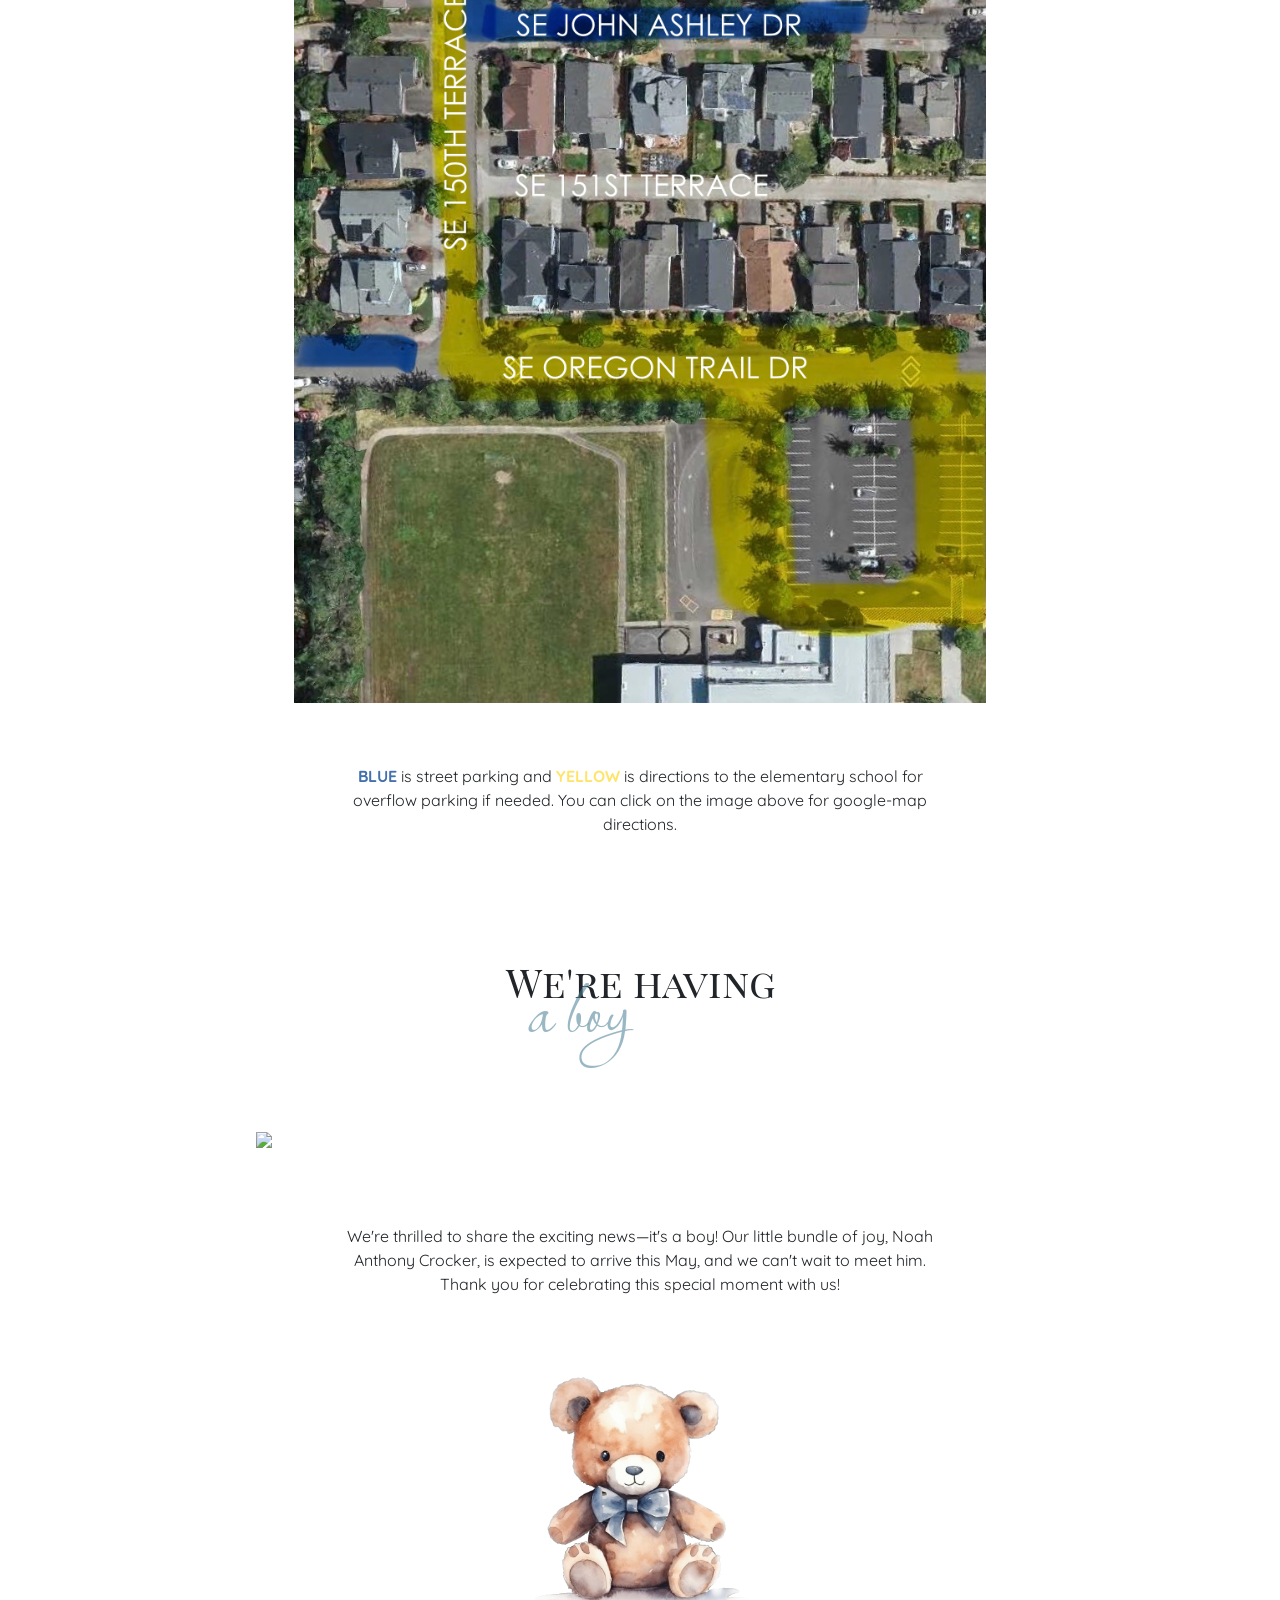
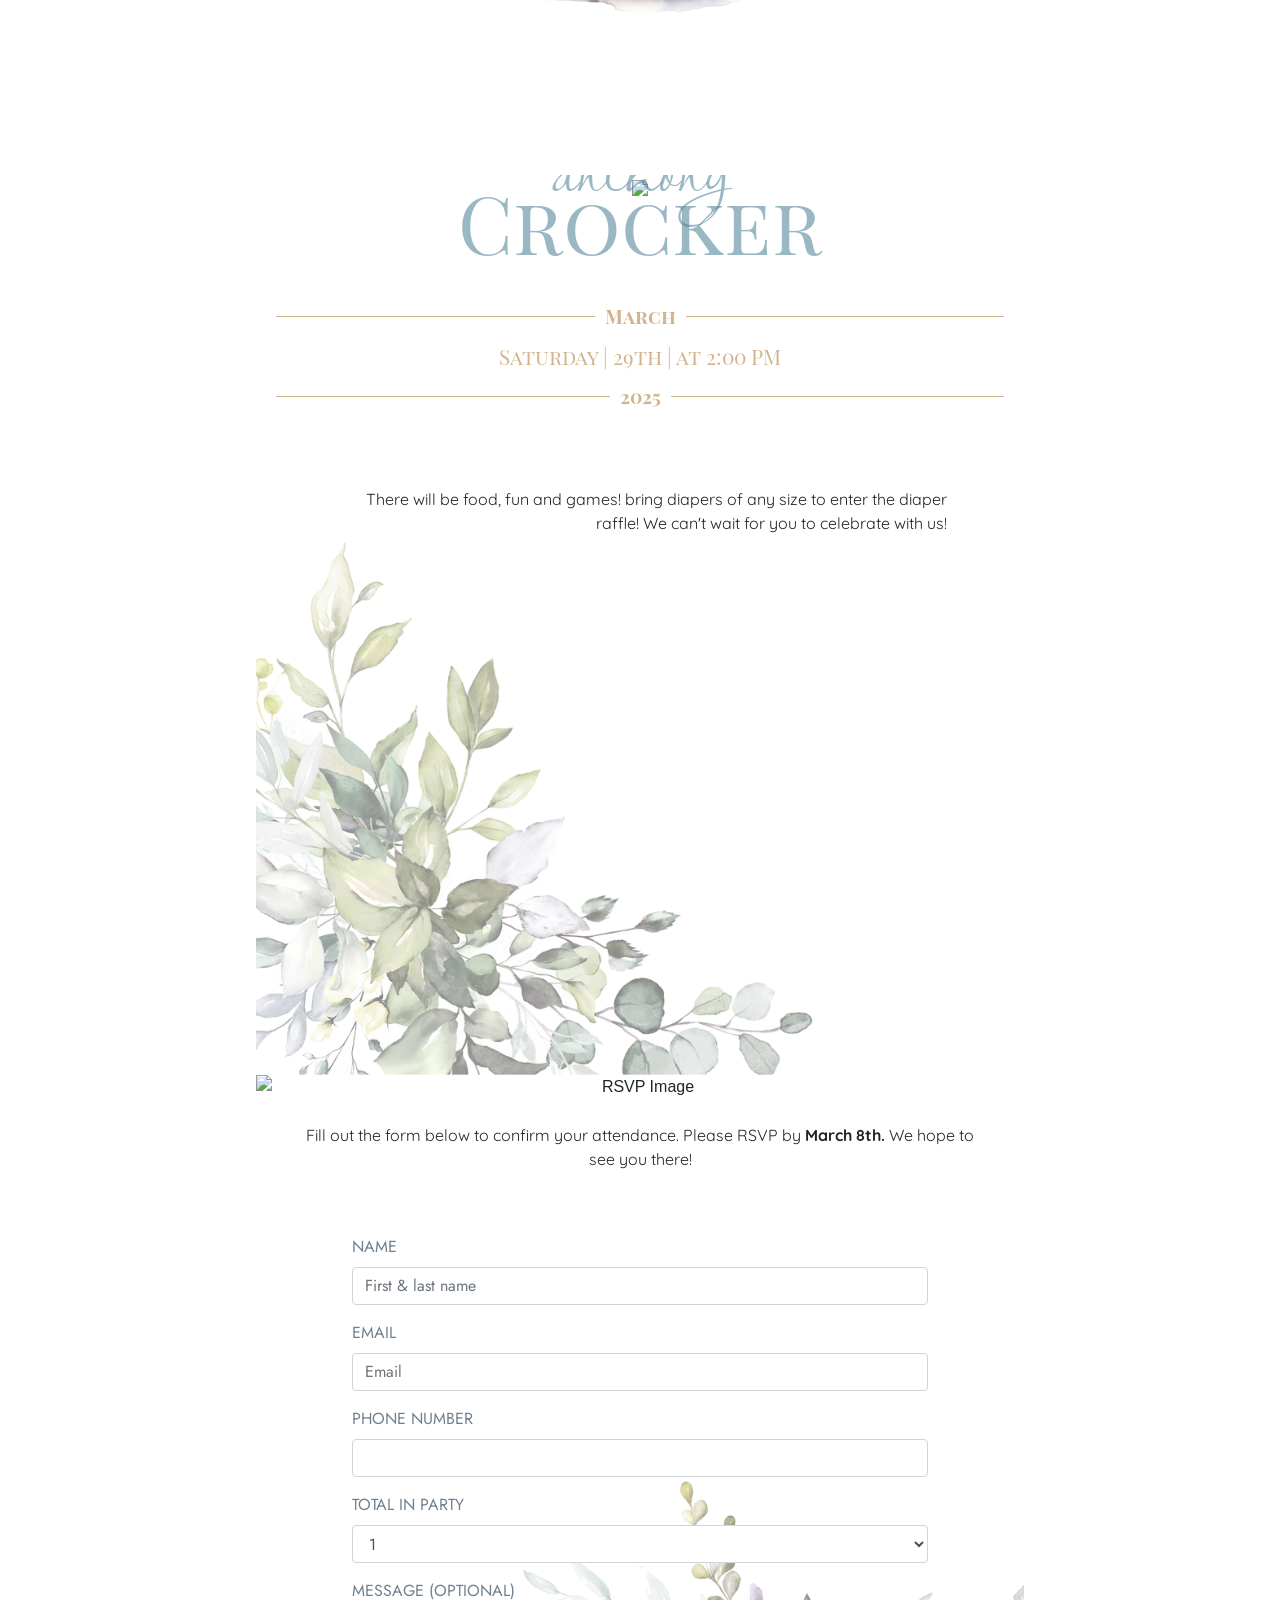
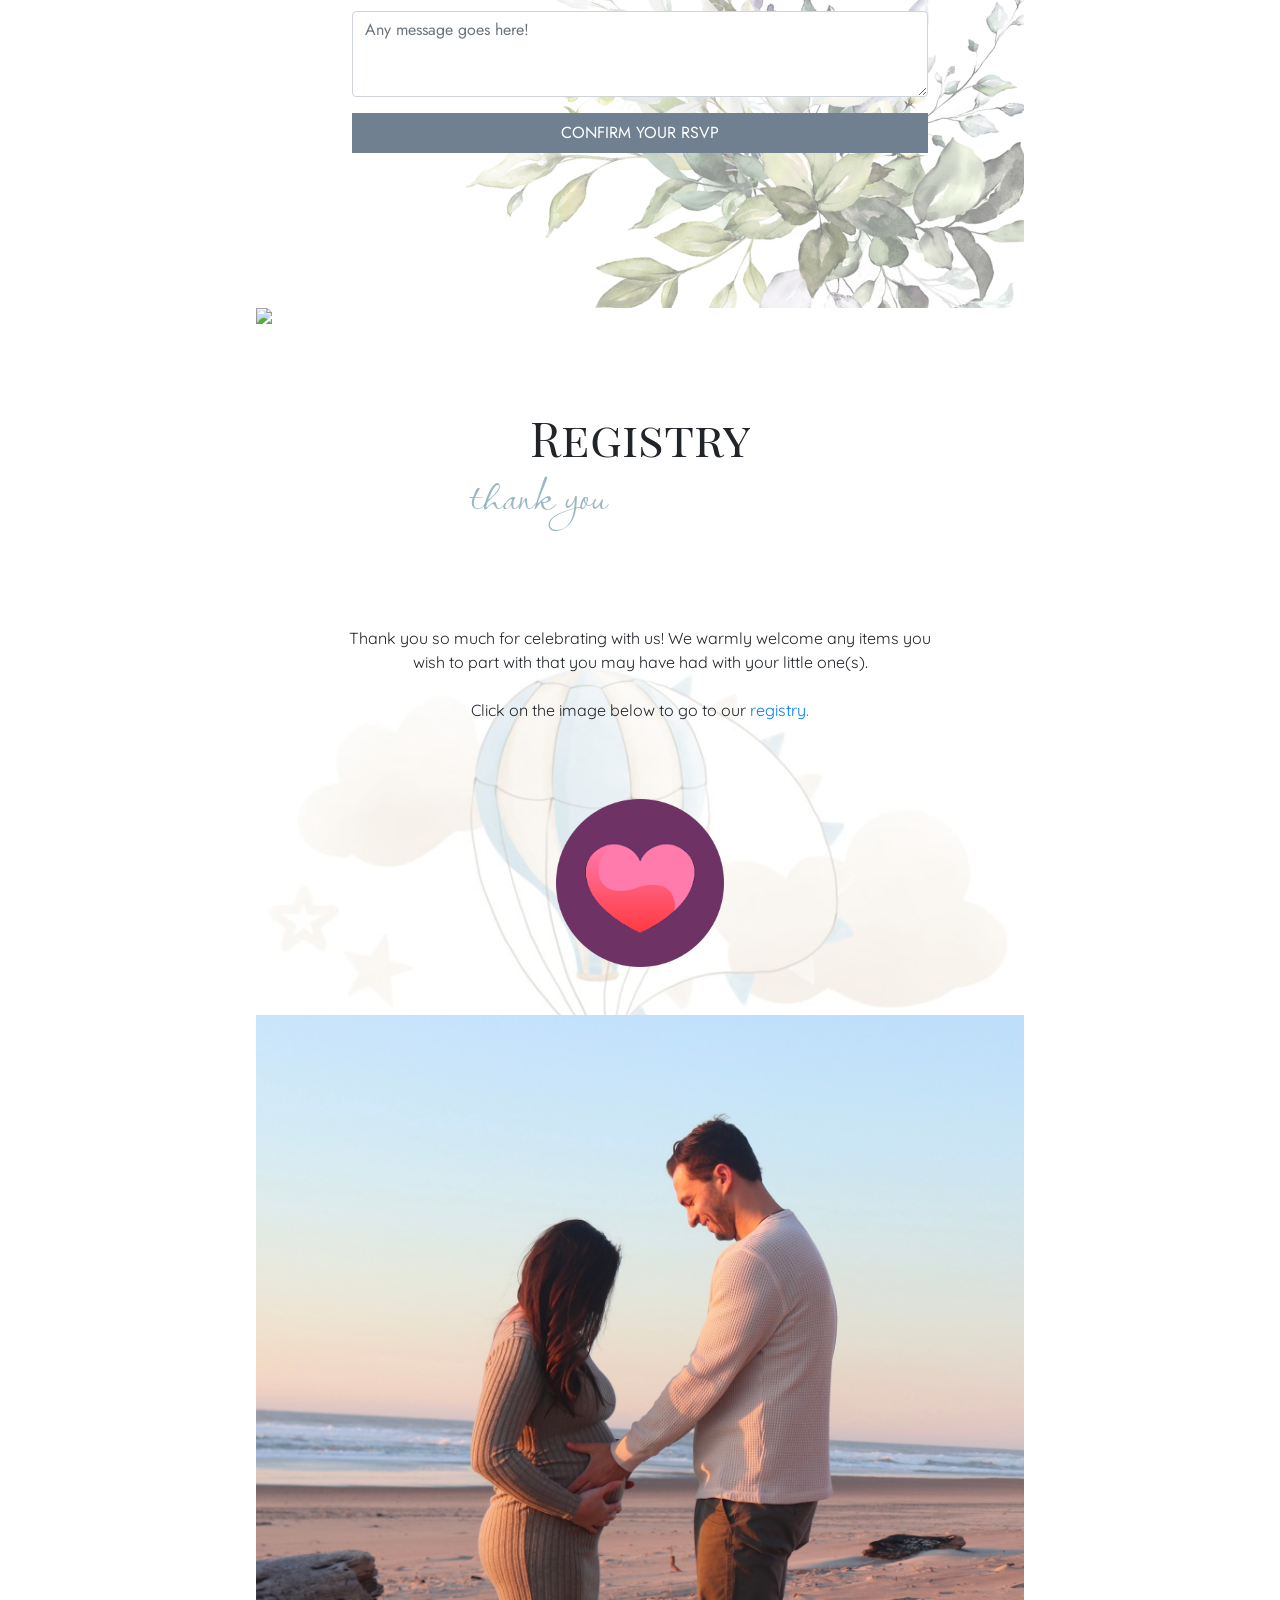
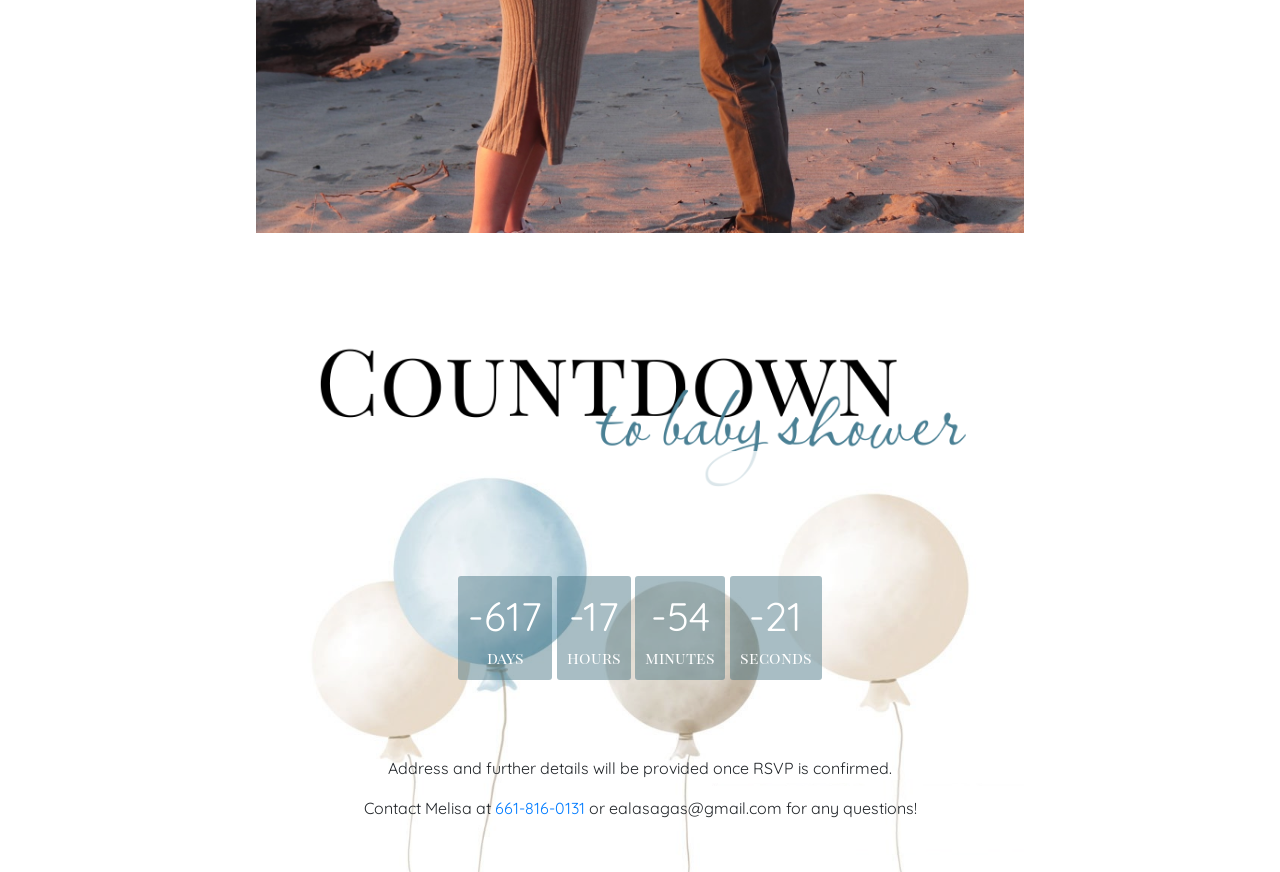
==== commit 4afa1212: "changing you're invited" ====
--- a/index.html
+++ b/index.html
@@ -16,7 +16,7 @@
         <link rel="icon" href="favicon.png" type="image/png">
 
            <!-- Open Graph Meta Tags -->
-           <meta property="og:title" content="You're Invited" />
+           <meta property="og:title" content="We're excited to see you!" />
            <meta property="og:description" content="Join us for our Baby Shower" />
            <meta property="og:image" content="https://crocker-babyshower.github.io/invitation.png" />
            <meta property="og:url" content="https://crocker-babyshower.github.io/" />
@@ -59,7 +59,7 @@
          <div class="details">
             <div class="details_title">
                 <div class="playfair_caps">Directions</div>
-                <div class="lavishly">and details</div>
+                <div class="lavishly details_anddetails">and details</div>
             </div>
             <div class="quicksand details_info">
                 We're excited to celebrate with you all and cannot thank you enough for coming.  We will be hosting the baby shower at <a href="https://www.google.com/maps/dir//13603+SE+150th+Terrace,+Clackamas,+OR+97015/data=!4m6!4m5!1m1!4e2!1m2!1m1!1s0x54959e12994229bd:0x1edf29171bc0a6c8?sa=X&ved=1t:707&ictx=111" target="_blank">
--- a/style.css
+++ b/style.css
@@ -236,7 +236,7 @@
     font-size: 2.5rem;
 }
 
-.details_title .lavishly {
+.details_anddetails {
     font-size: 3rem;
     transform: translate(12%, -54%);
     color: #4a80948e;
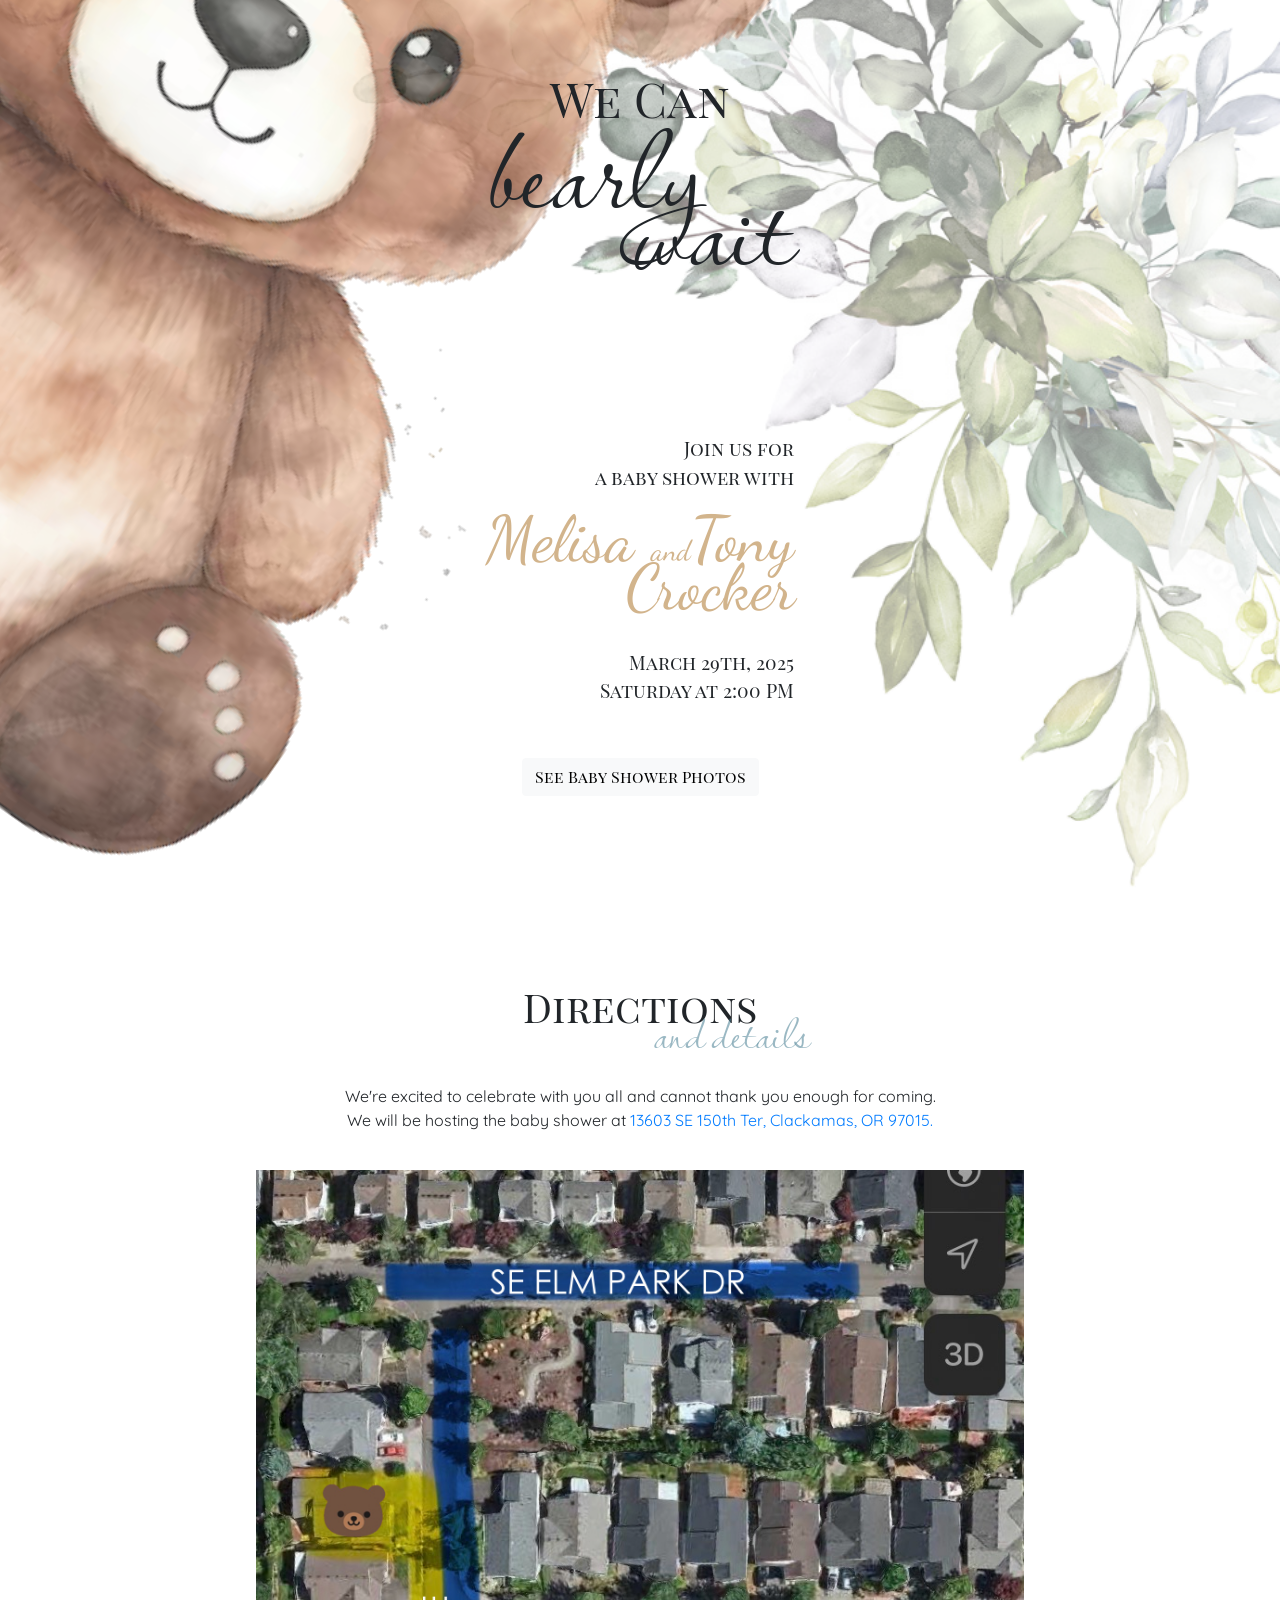
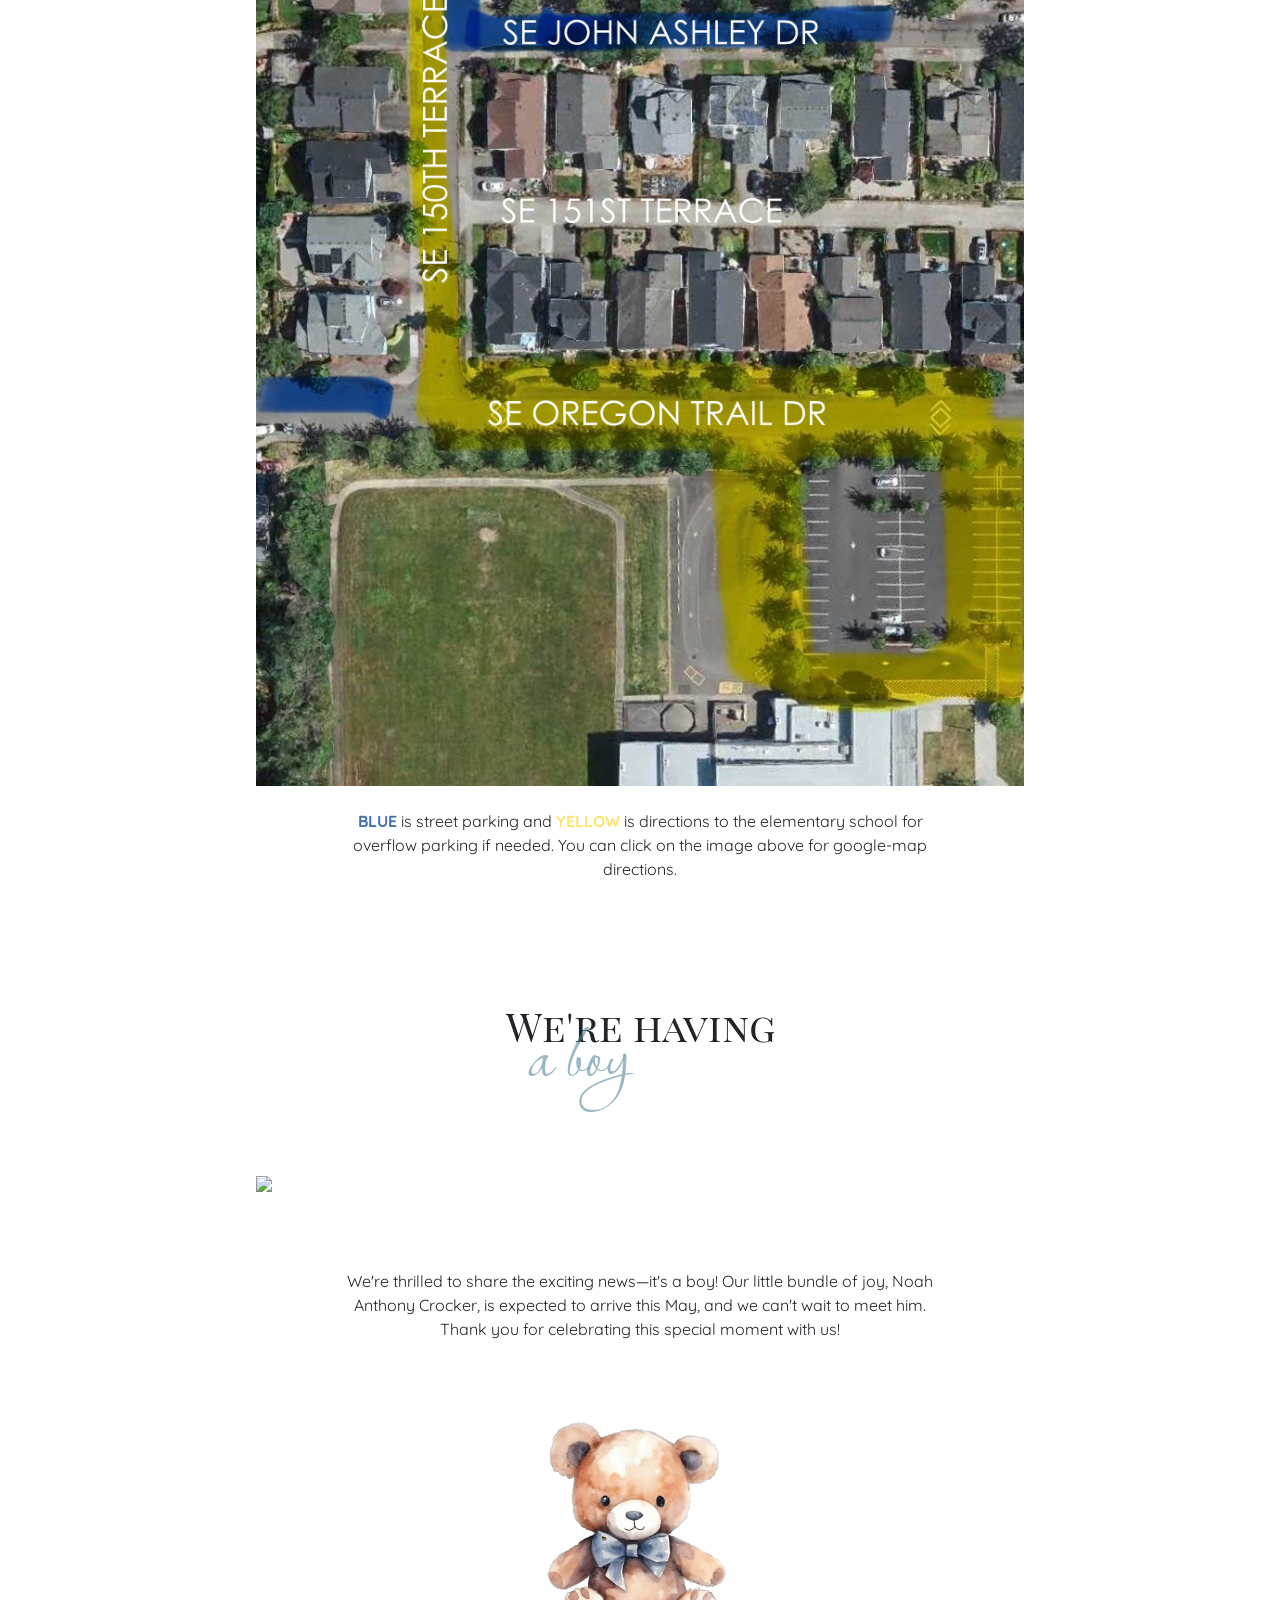
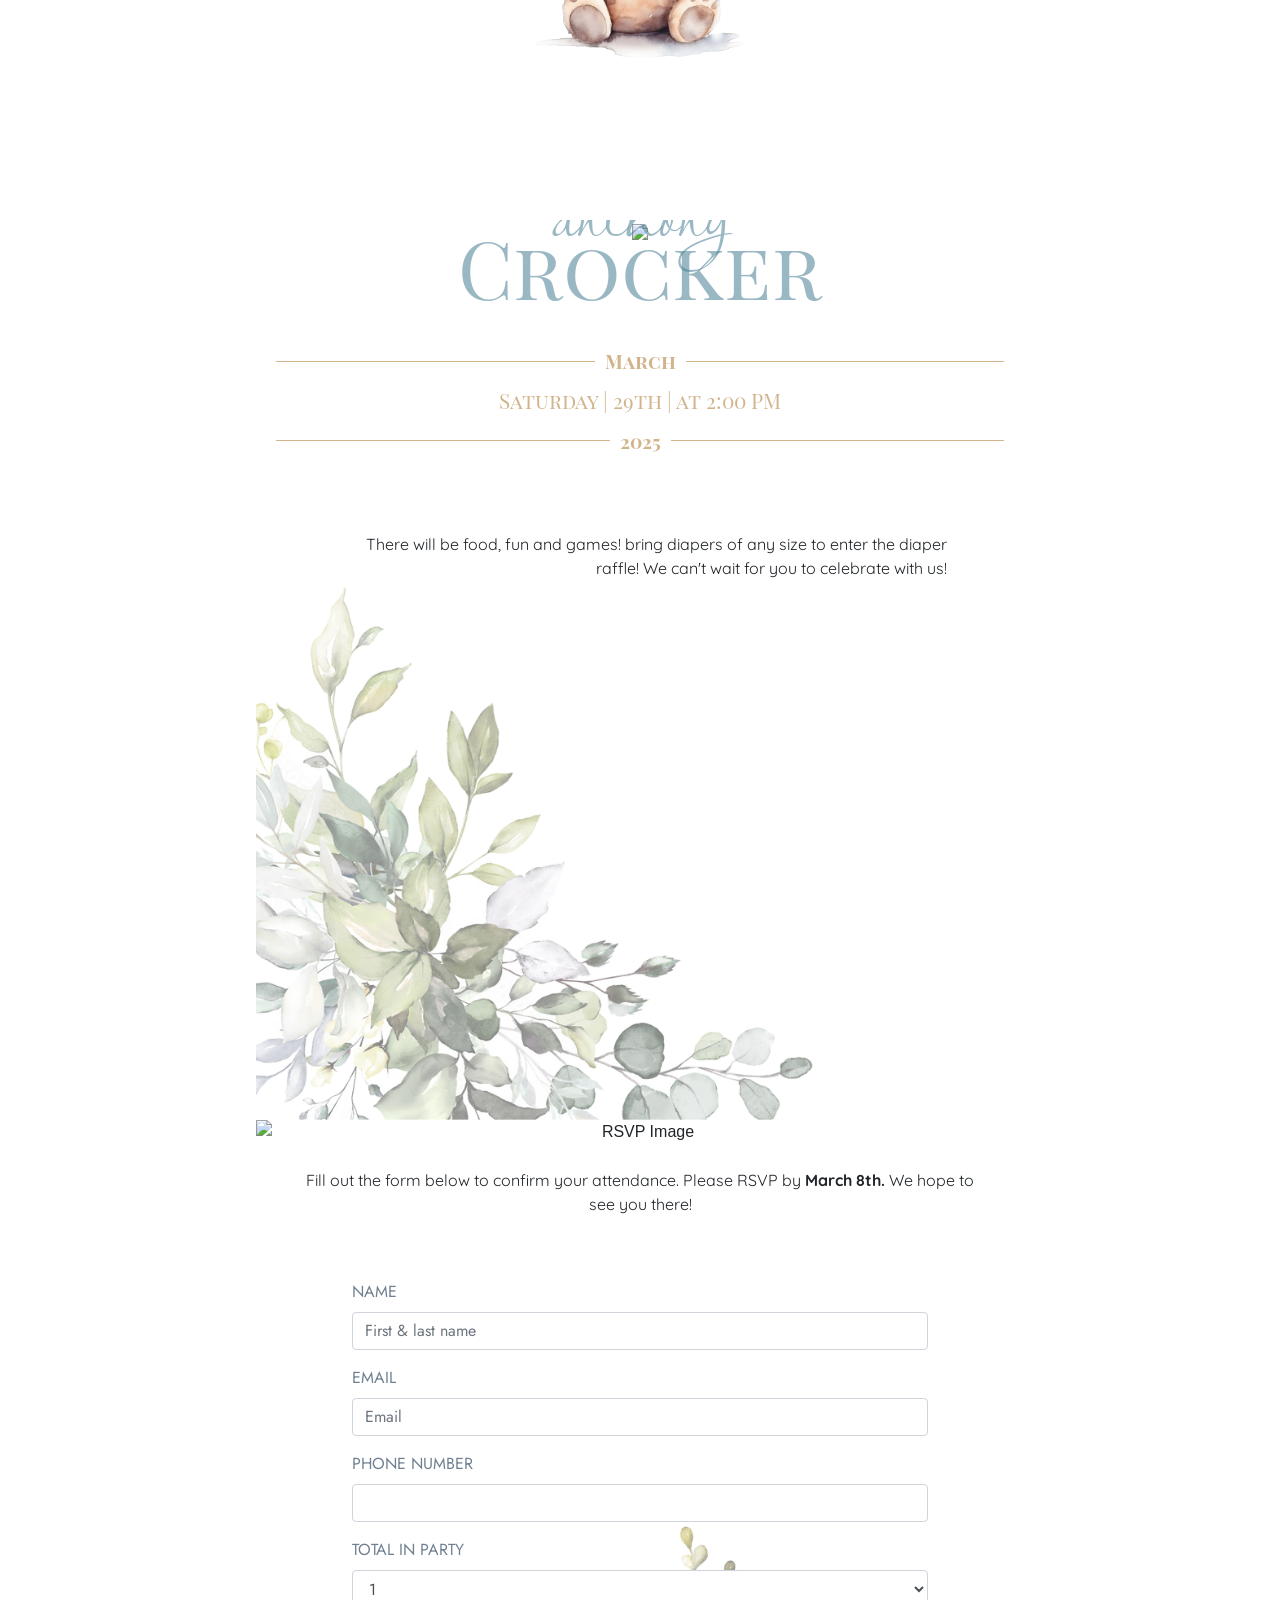
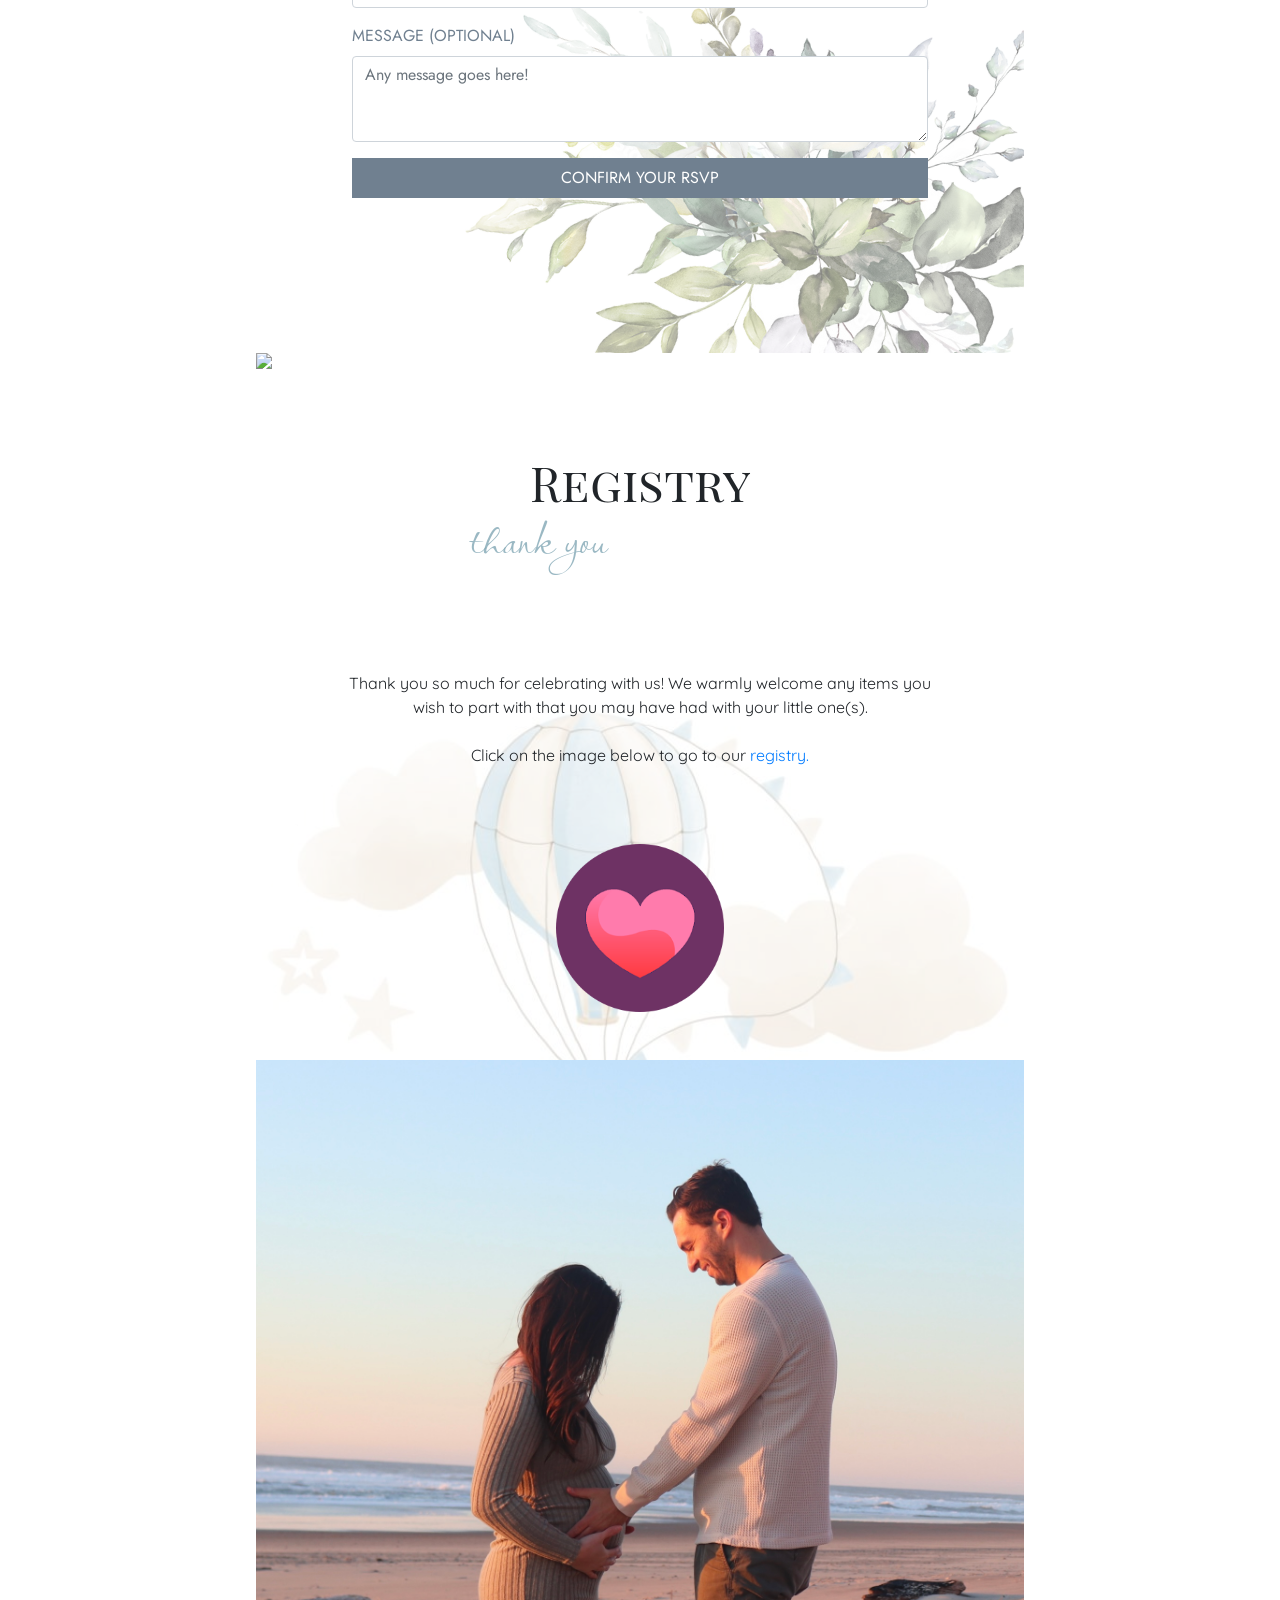
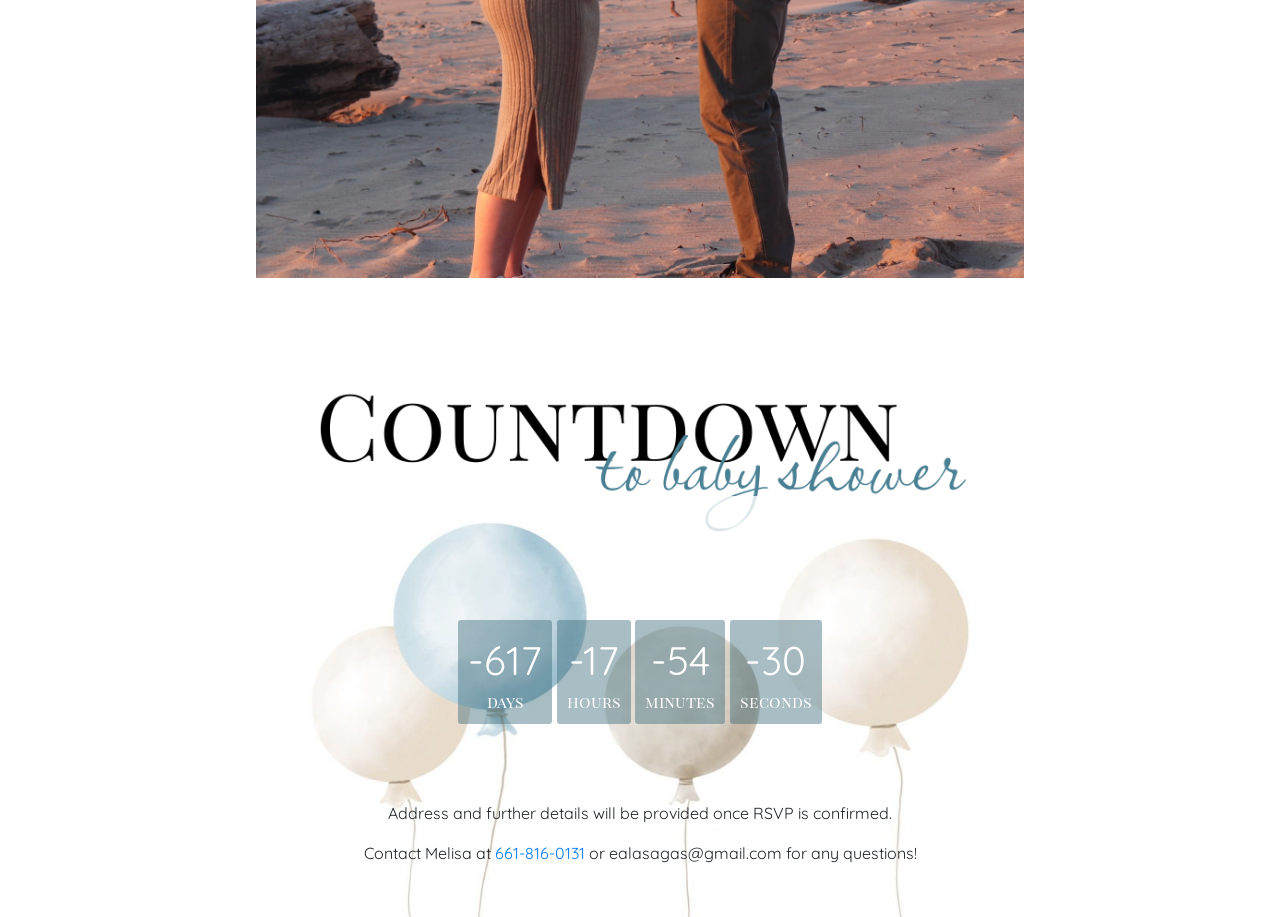
==== commit 2eb3652a: "babyshower photos" ====
--- a/index.html
+++ b/index.html
@@ -43,13 +43,11 @@
                         <br/>Saturday at 2:00 PM
                     </div>
                     <br/>
-                    <a href="https://www.google.com/maps/dir//13603+SE+150th+Terrace,+Clackamas,+OR+97015/data=!4m6!4m5!1m1!4e2!1m2!1m1!1s0x54959e12994229bd:0x1edf29171bc0a6c8?sa=X&ved=1t:707&ictx=111" target="_blank">
-                    <div class="playfair_caps"><i style="font-size:24px" class="fa">&#xf041;</i> Esmero Residence</div>
-                    <div class="playfair_normal" style="margin-bottom: 10%">
-                        <div>13603 SE 150th Ter</div>
-                        <div>Clackamas, OR 97015</div>
-                    </div>
-                    </a>
+                    <div class="playfair_caps text-center my-4">
+                        <a href="https://crocker-babyshower.github.io/photos" class="btn btn-light">
+                          See Baby Shower Photos
+                        </a>
+                      </div>
                 </div>
                 
             </div>
--- a/style.css
+++ b/style.css
@@ -243,12 +243,12 @@
 }
 
 .directions_img {
-    width: 90%;
-    height: 90%;
+    width: 100%;
+    height: 100%;
     object-fit: contain; 
     display: block; /* Ensures no extra space around the image */
     height: auto; /* Maintain aspect ratio */
-    margin: 5%;
+    /* margin: 5%; */
 }
 
 .details_info {
@@ -653,4 +653,117 @@
     max-width: 768px; /* Lock the width even in landscape mode */
     overflow-x: hidden; /* Prevent horizontal scrolling */
 }
-}+}
+
+  /***** GALLERY *****/
+  .photos_title {
+    margin: 5%;
+    text-align: center;
+    font-size: 5rem;
+  }
+  
+  .photo_section {
+    width: 100%;
+    min-height: 100vh;
+  }
+  
+  .gallery {
+    display: flex;
+    flex-wrap: wrap;
+    gap: 10px;
+    justify-content: center;
+  }
+  
+  .gallery img {
+     width: 150px; /* Thumbnail size */
+      height: 125px; /* Adjust as needed */
+      object-fit: cover;
+      cursor: pointer;
+      border-radius: 8px;
+      transition: transform 0.3s;
+      
+  }
+  
+  .gallery img:hover {
+    transform: scale(1.1);
+  }
+  
+  /* Modal Styles */
+.modal_images {
+    display: none;
+    position: fixed;
+    top: 0;
+    left: 0;
+    width: 100%;
+    height: 100%;
+    background-color: rgba(0, 0, 0, 0.5);
+    justify-content: center;
+    align-items: center;
+  } 
+  
+  .modal_images img {
+    max-width: 90%;
+    max-height: 90%;
+    border-radius: 10px;
+  }
+  
+  .modal_images:target {
+    display: flex;
+  }
+  .modal {
+    display: none;
+    position: fixed;
+    top: 0;
+    left: 0;
+    width: 100%;
+    height: 100%;
+    background-color: rgba(0, 0, 0, 0.459);
+    flex-direction: column;
+    align-items: center;
+    justify-content: center;
+    z-index: 1000;
+  }
+  
+  iframe {
+    height: 80%;
+    width: 80%;
+  }
+  
+  .modal_header {
+    display: flex;
+    justify-content: space-between;
+    width: 100%;
+    padding: 10px 20px;
+    position: absolute;
+    top: 50%;
+    z-index: 1100;
+  }
+  
+  .modal-nav {
+    background-color: rgba(255,255,255,0.5);
+    border: none;
+    font-size: 1.5rem;
+    padding: 8px 16px;
+    cursor: pointer;
+    border-radius: 8px;
+    transition: background-color 0.3s;
+  }
+  
+  .modal-nav:hover {
+    background-color: rgba(255,255,255,1);
+  }
+  
+  /* .video-thumbnail {
+    position: relative;
+  } */
+  
+  /* .video-thumbnail::after {
+    content: '▶';
+    position: absolute;
+    color: white;
+    font-size: 2em;
+    top: 50%;
+    left: 50%;
+    transform: translate(-50%, -50%);
+    pointer-events: none;
+  } */
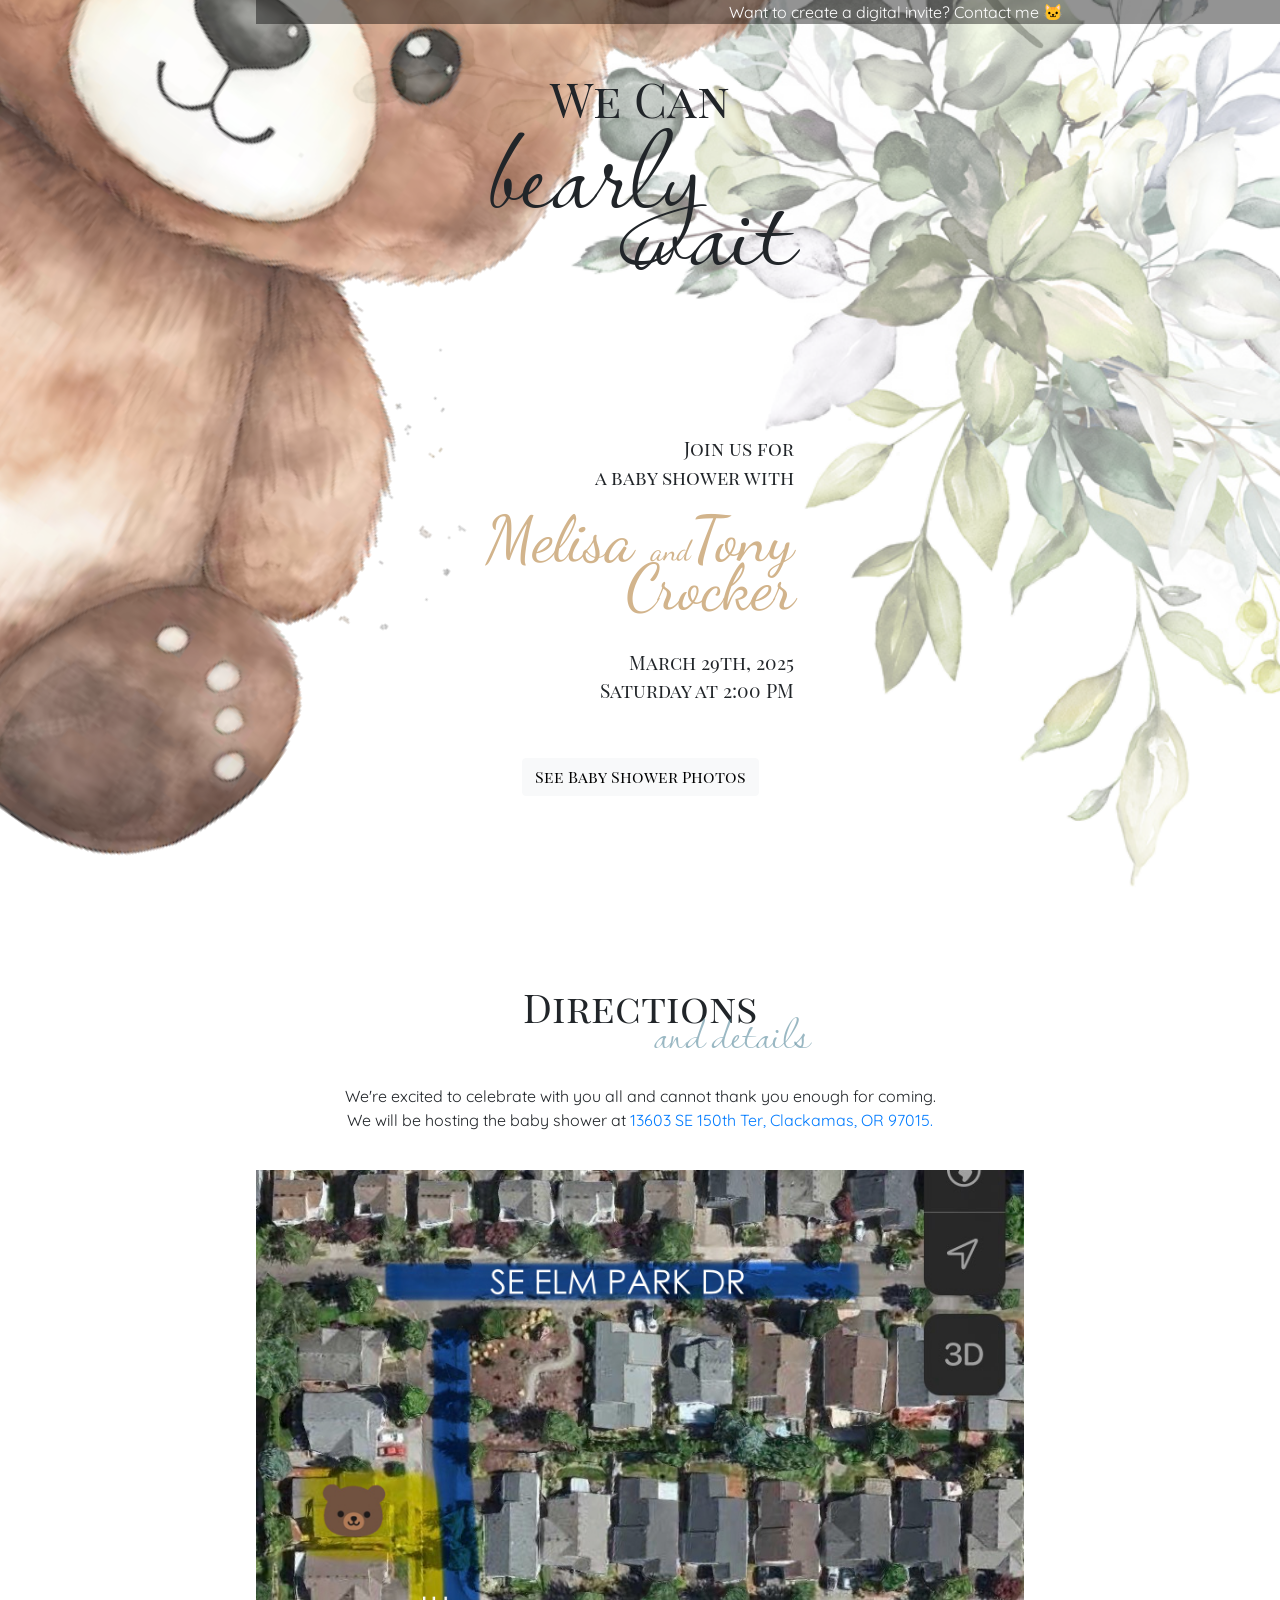
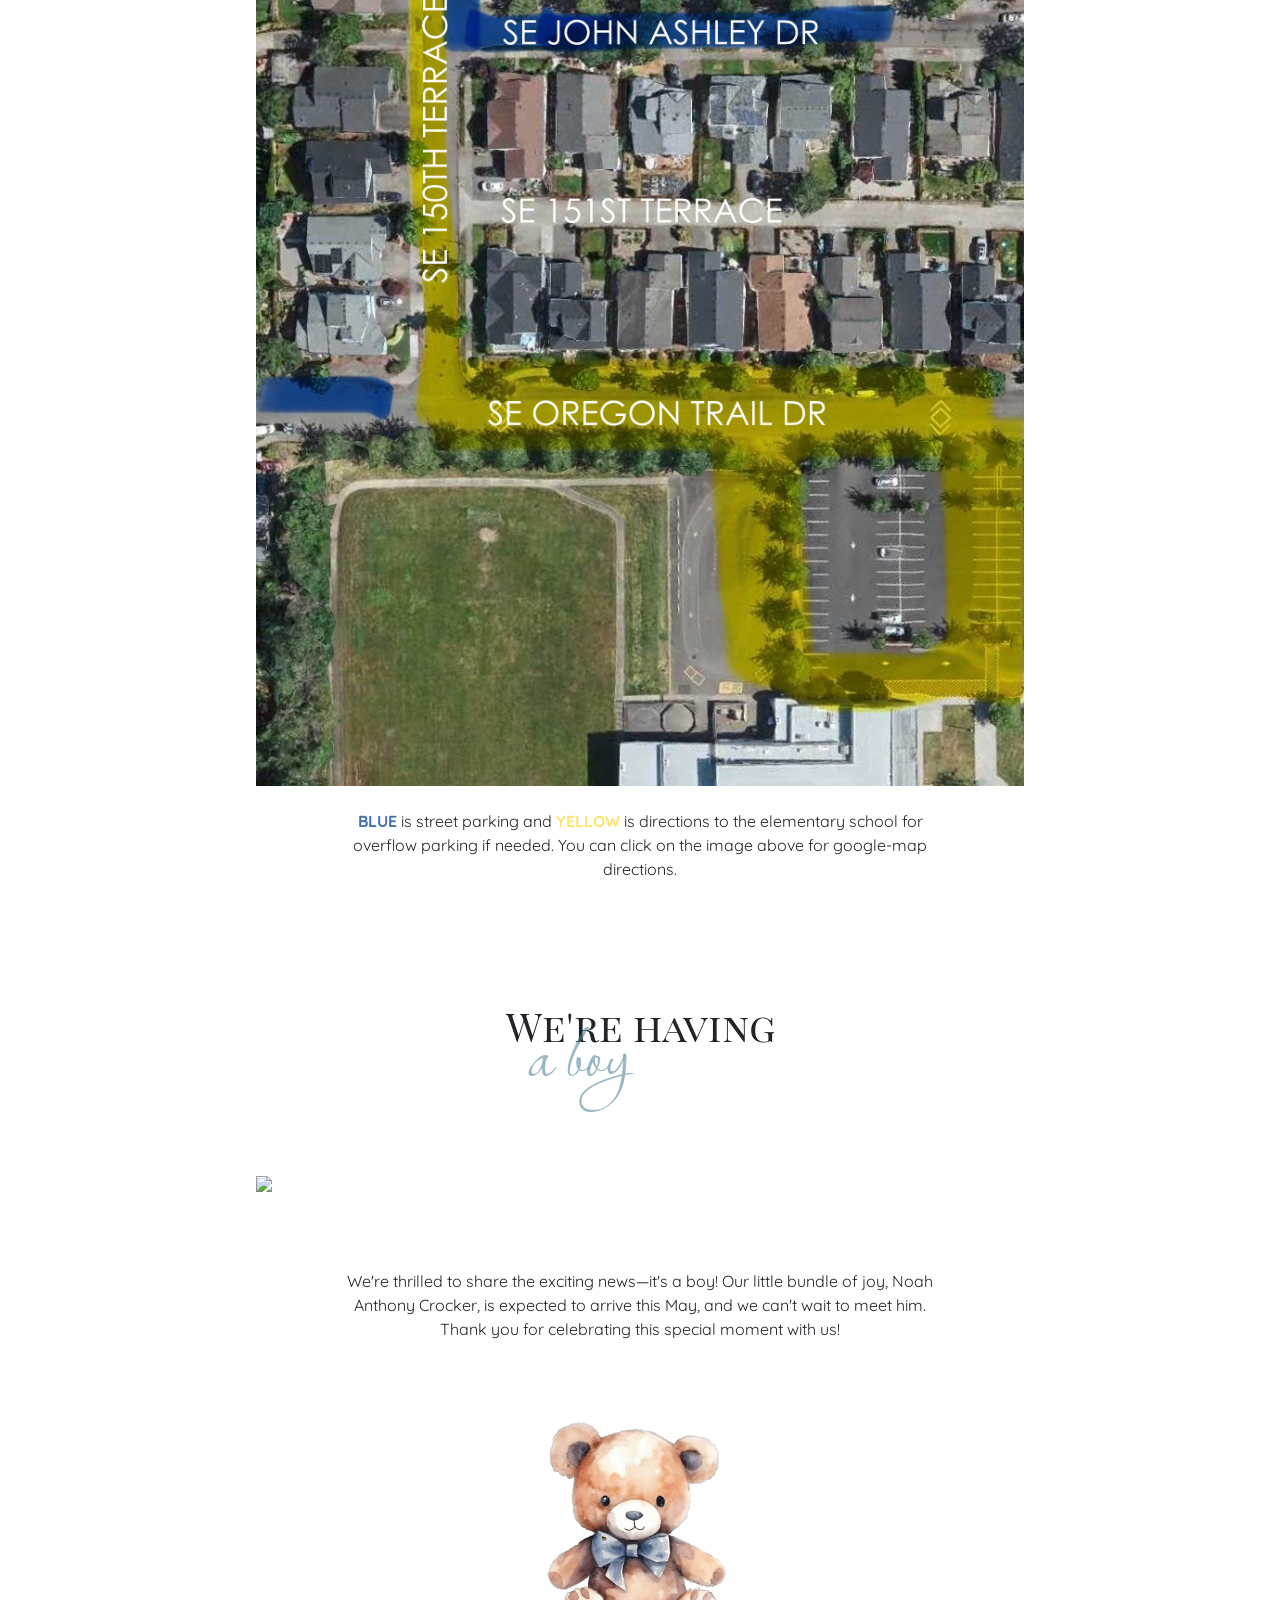
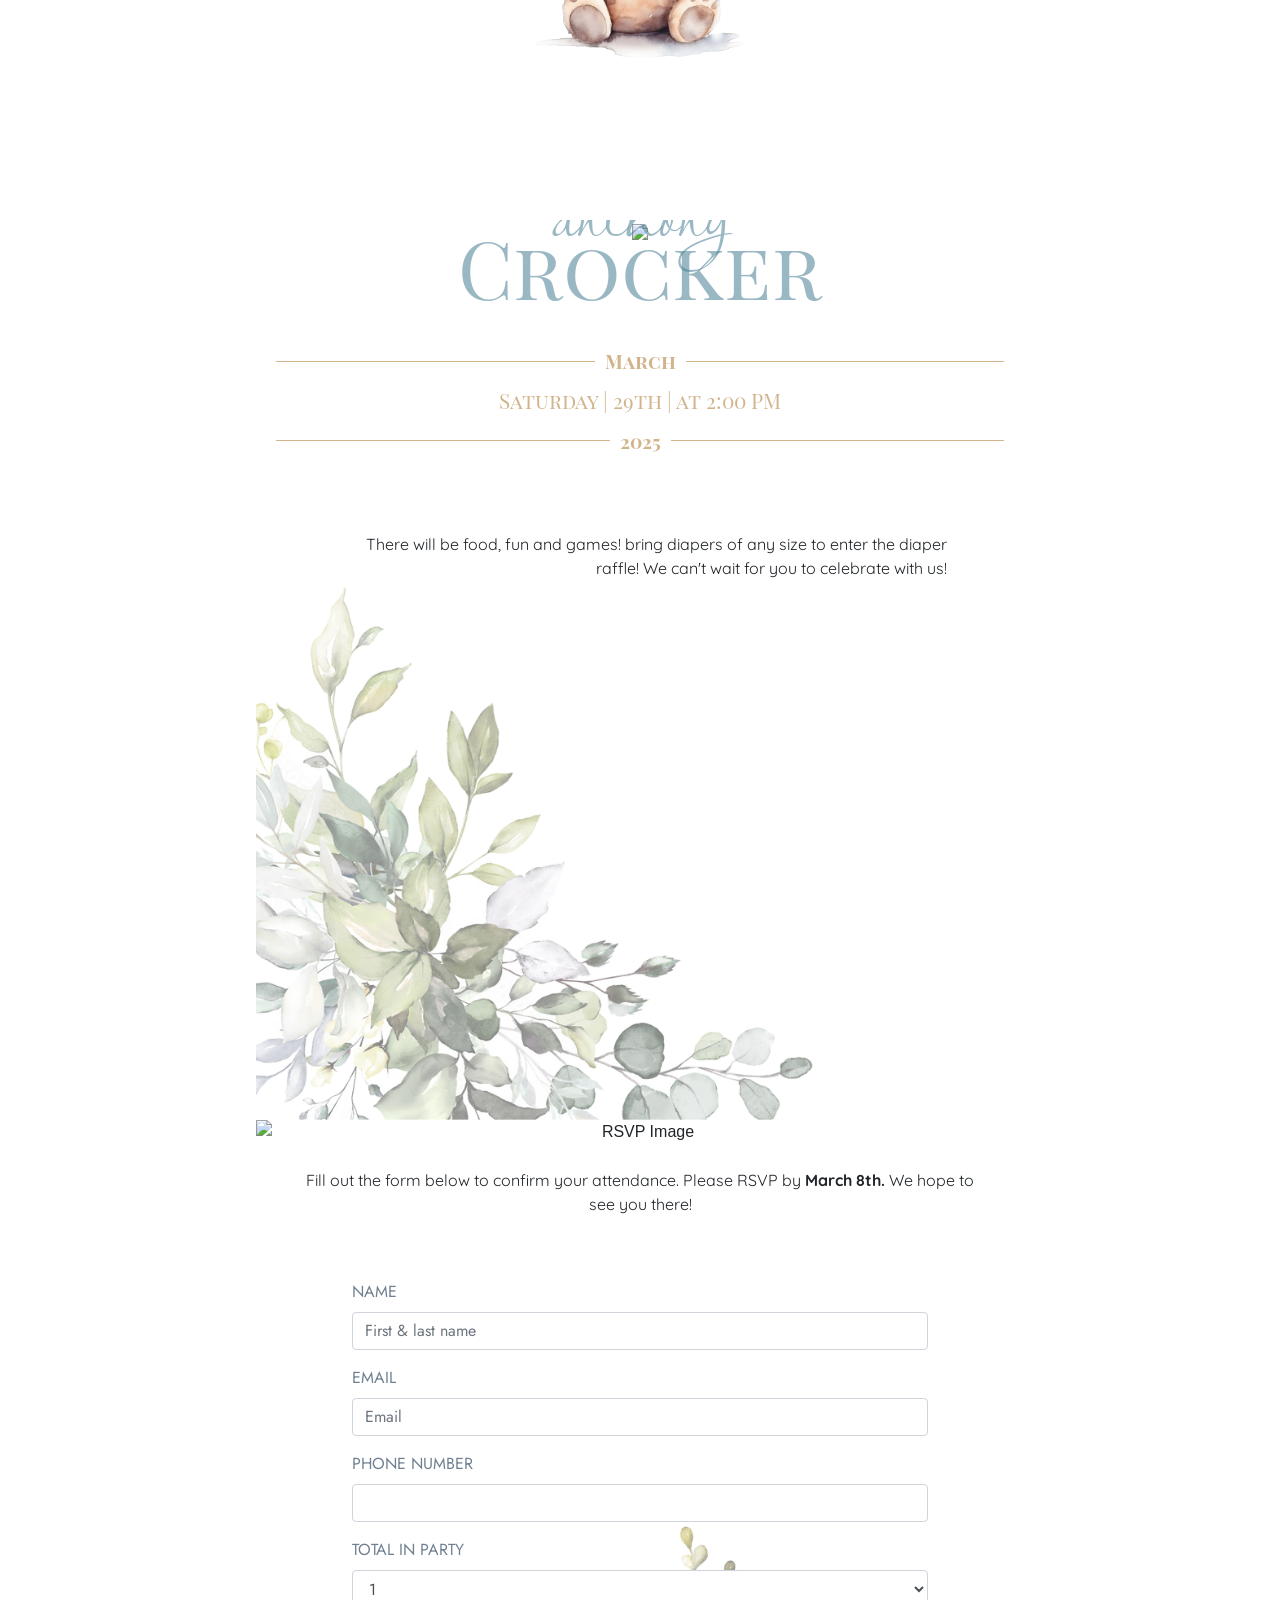
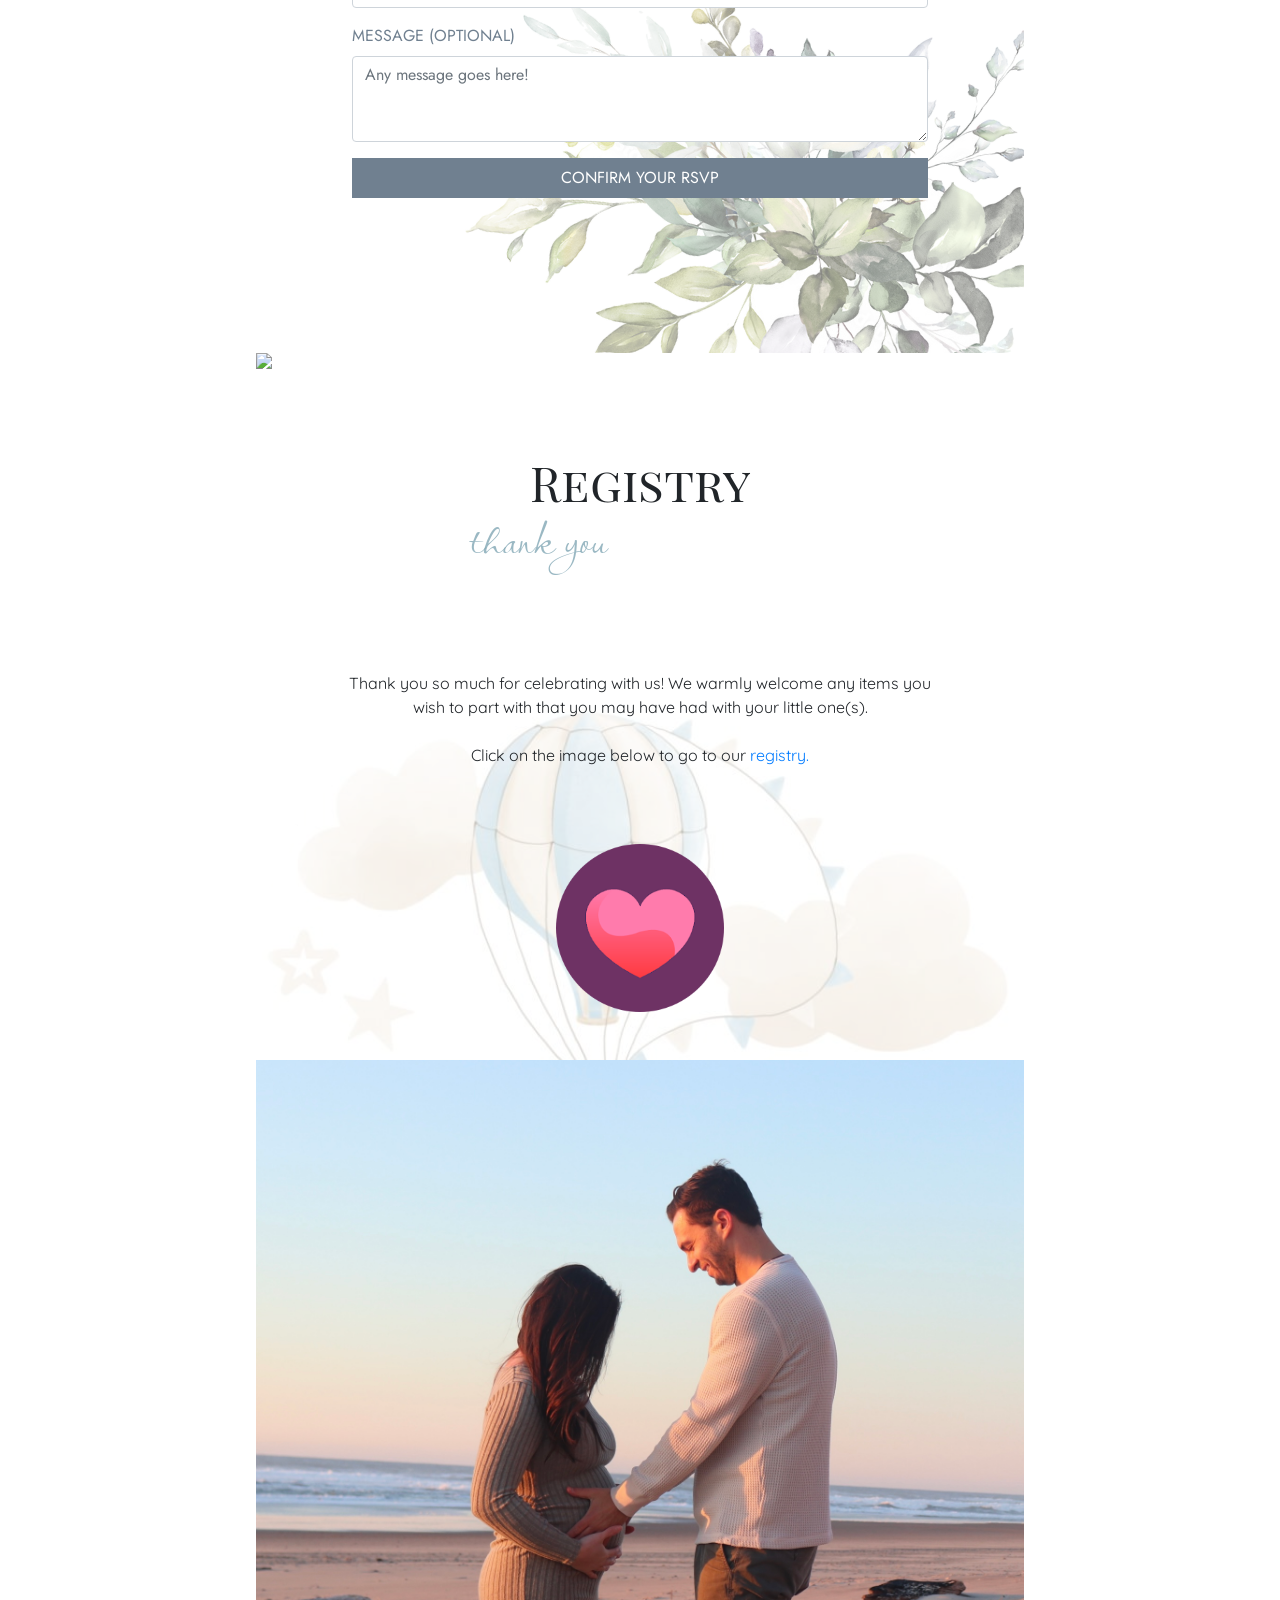
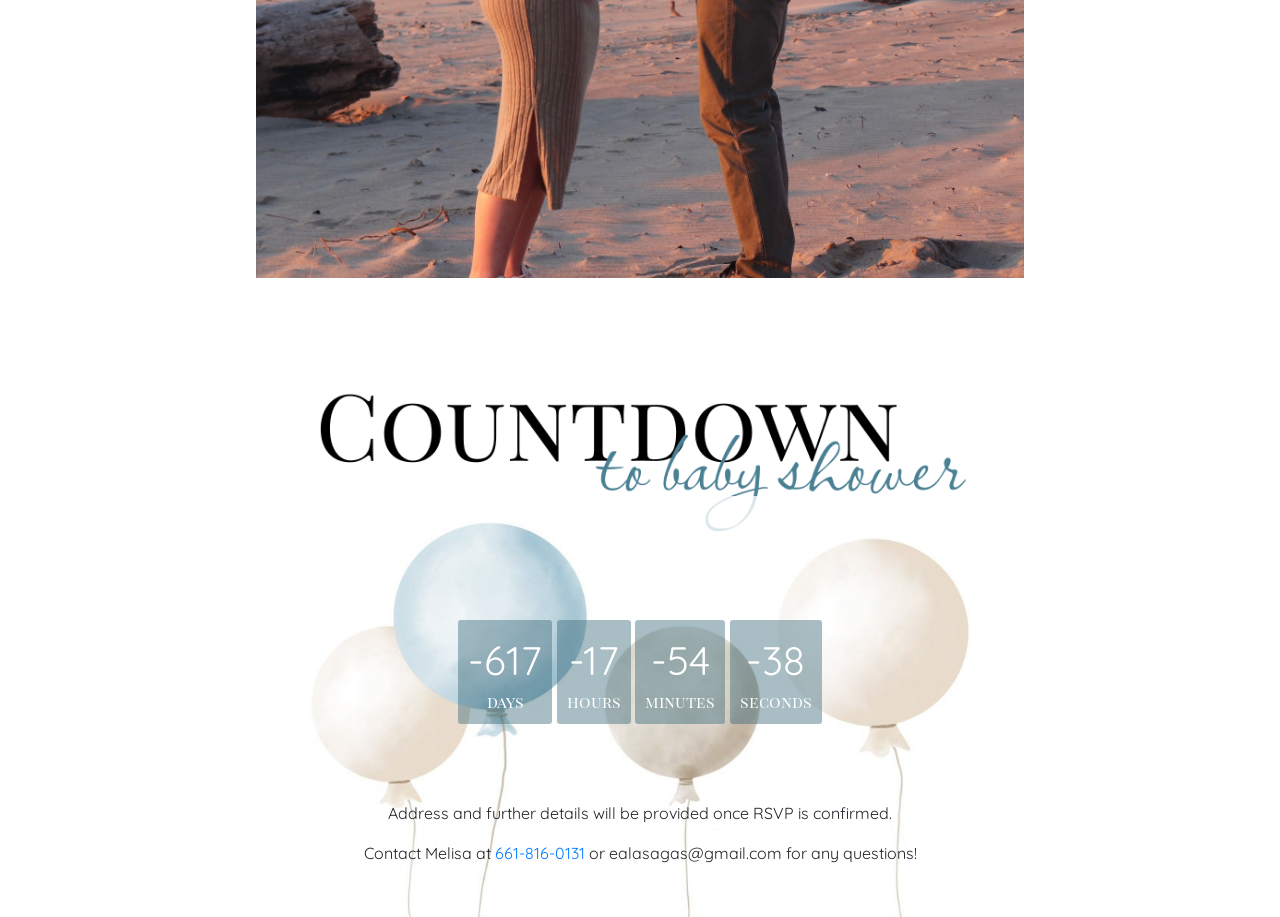
==== commit a99b6822: "digital invites add" ====
--- a/index.html
+++ b/index.html
@@ -23,6 +23,11 @@
            <meta property="og:type" content="website" />
     </head>
     <body>
+        <a href="https://digitalinvite.github.io" target="_blank">
+            <div class="quicksand text-center contact_me_home">
+                Want to create a digital invite? Contact me 🐱
+            </div>
+            </a>
         <!-- HOME -->
         <div class="home">
             <img class="home_bear_img" src="./bear_main.png">
--- a/style.css
+++ b/style.css
@@ -766,4 +766,23 @@
     left: 50%;
     transform: translate(-50%, -50%);
     pointer-events: none;
-  } */+  } */
+
+  .contact_me {
+    background-color: rgba(0, 0, 0, 0.425);
+    color: white;
+    margin: 0;
+    padding: 0;
+  }
+  
+  .contact_me_home{
+    background-color: rgba(0, 0, 0, 0.425);
+    color: white;
+    margin: 0;
+    padding: 0;
+    position: fixed;
+    z-index: 20;
+    position-area: top;
+    width: 100%;
+  }
+  
